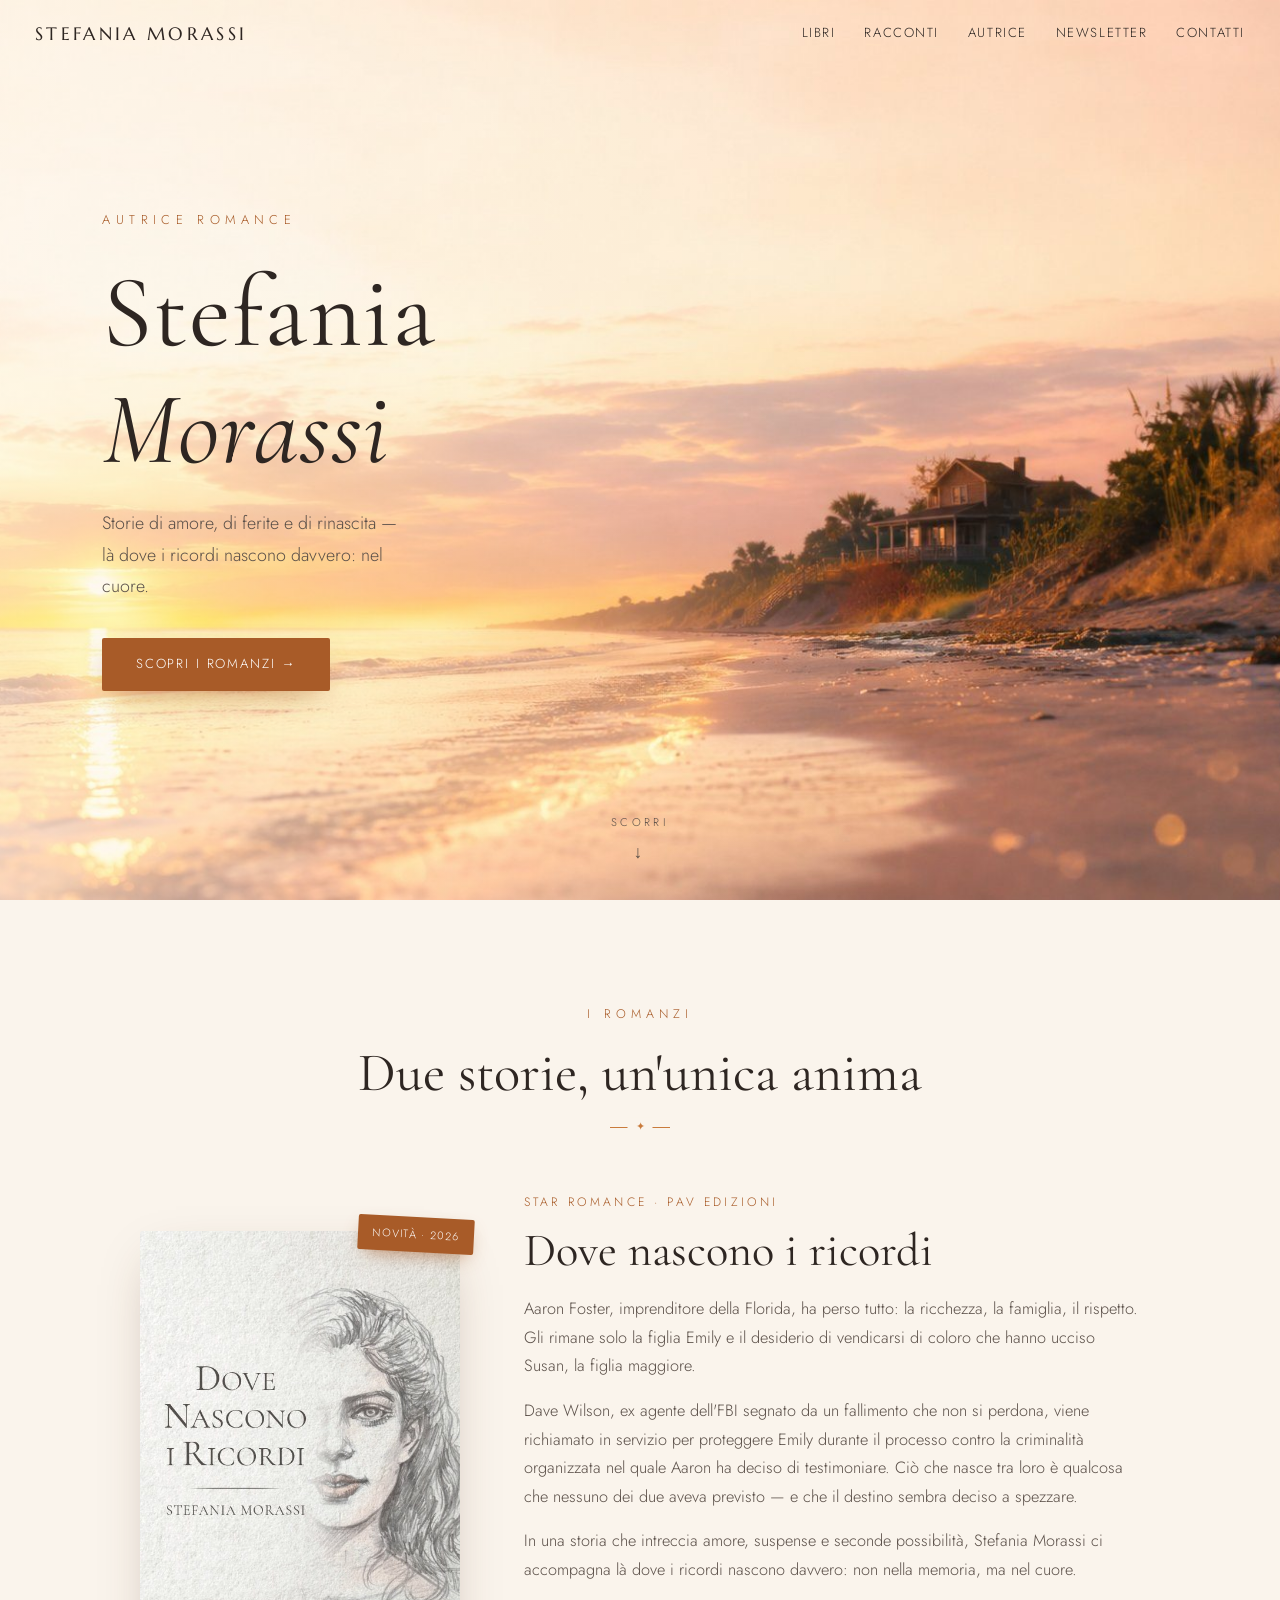
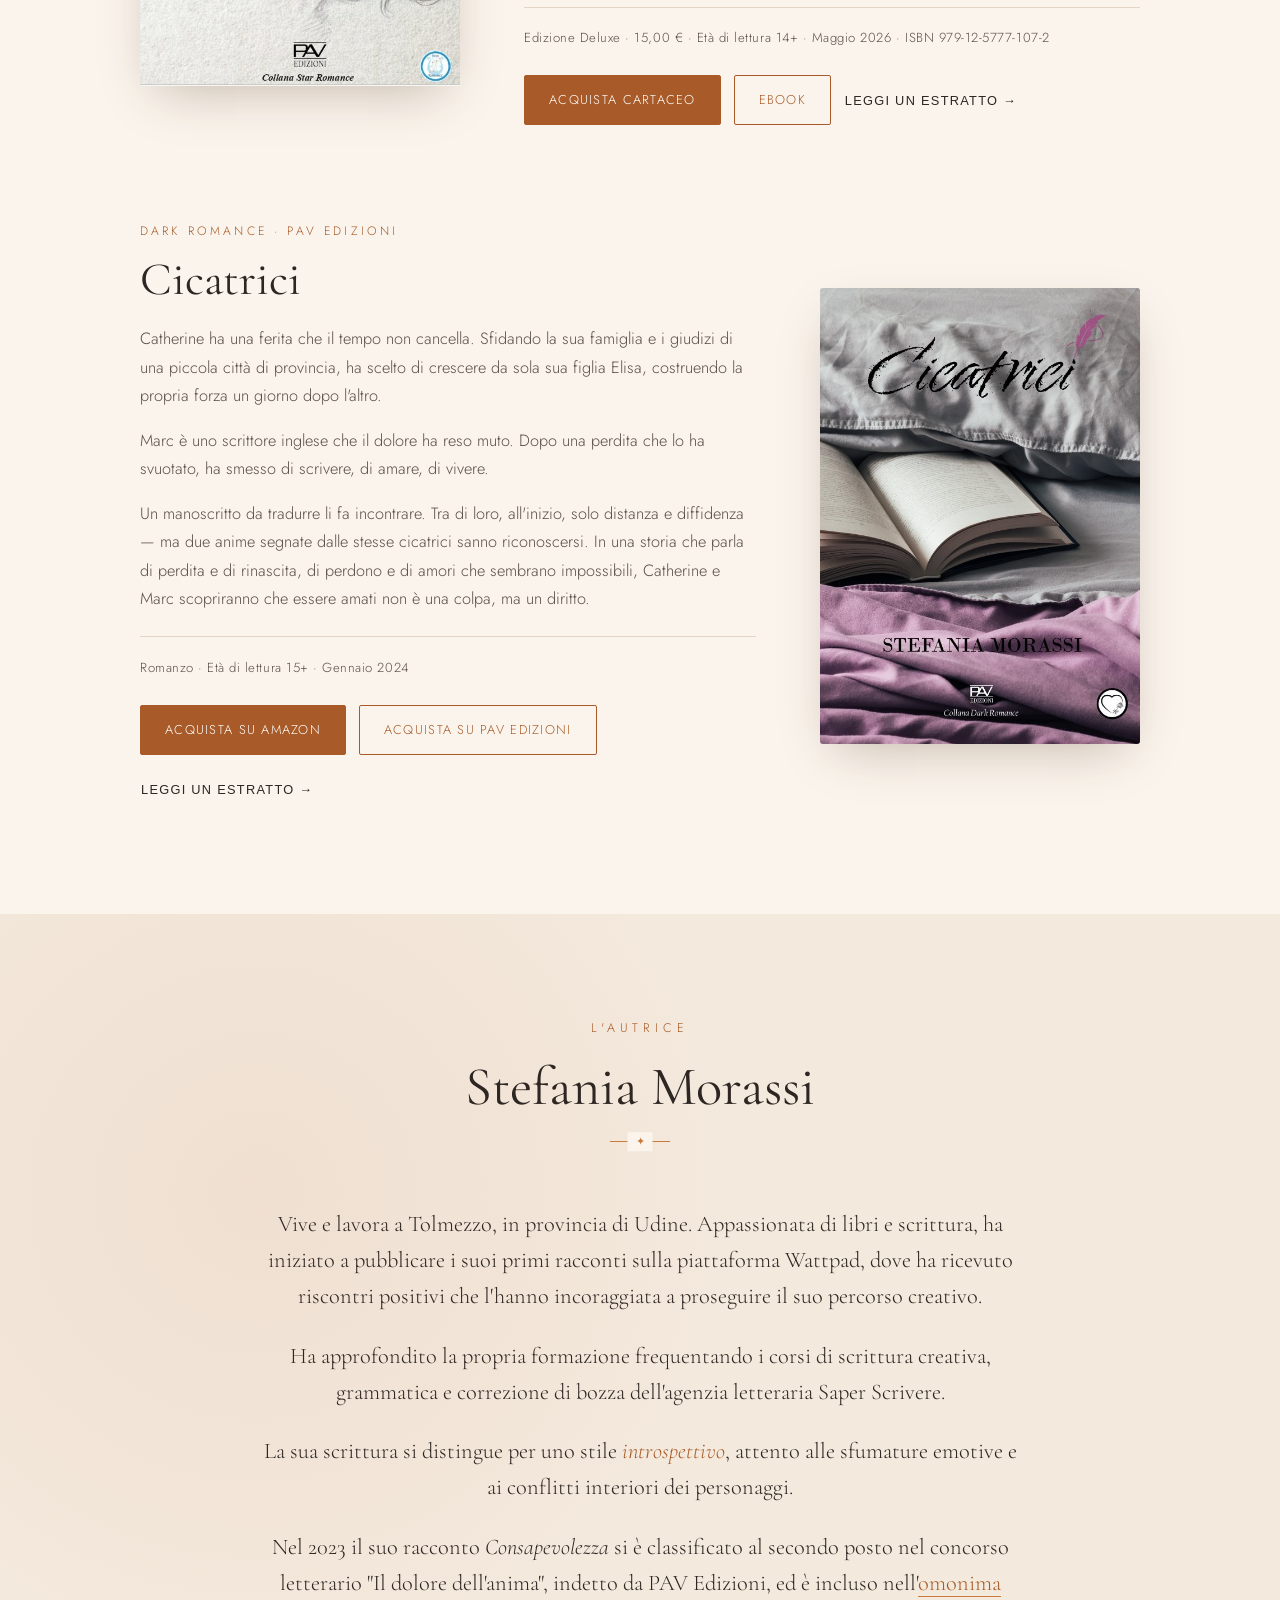
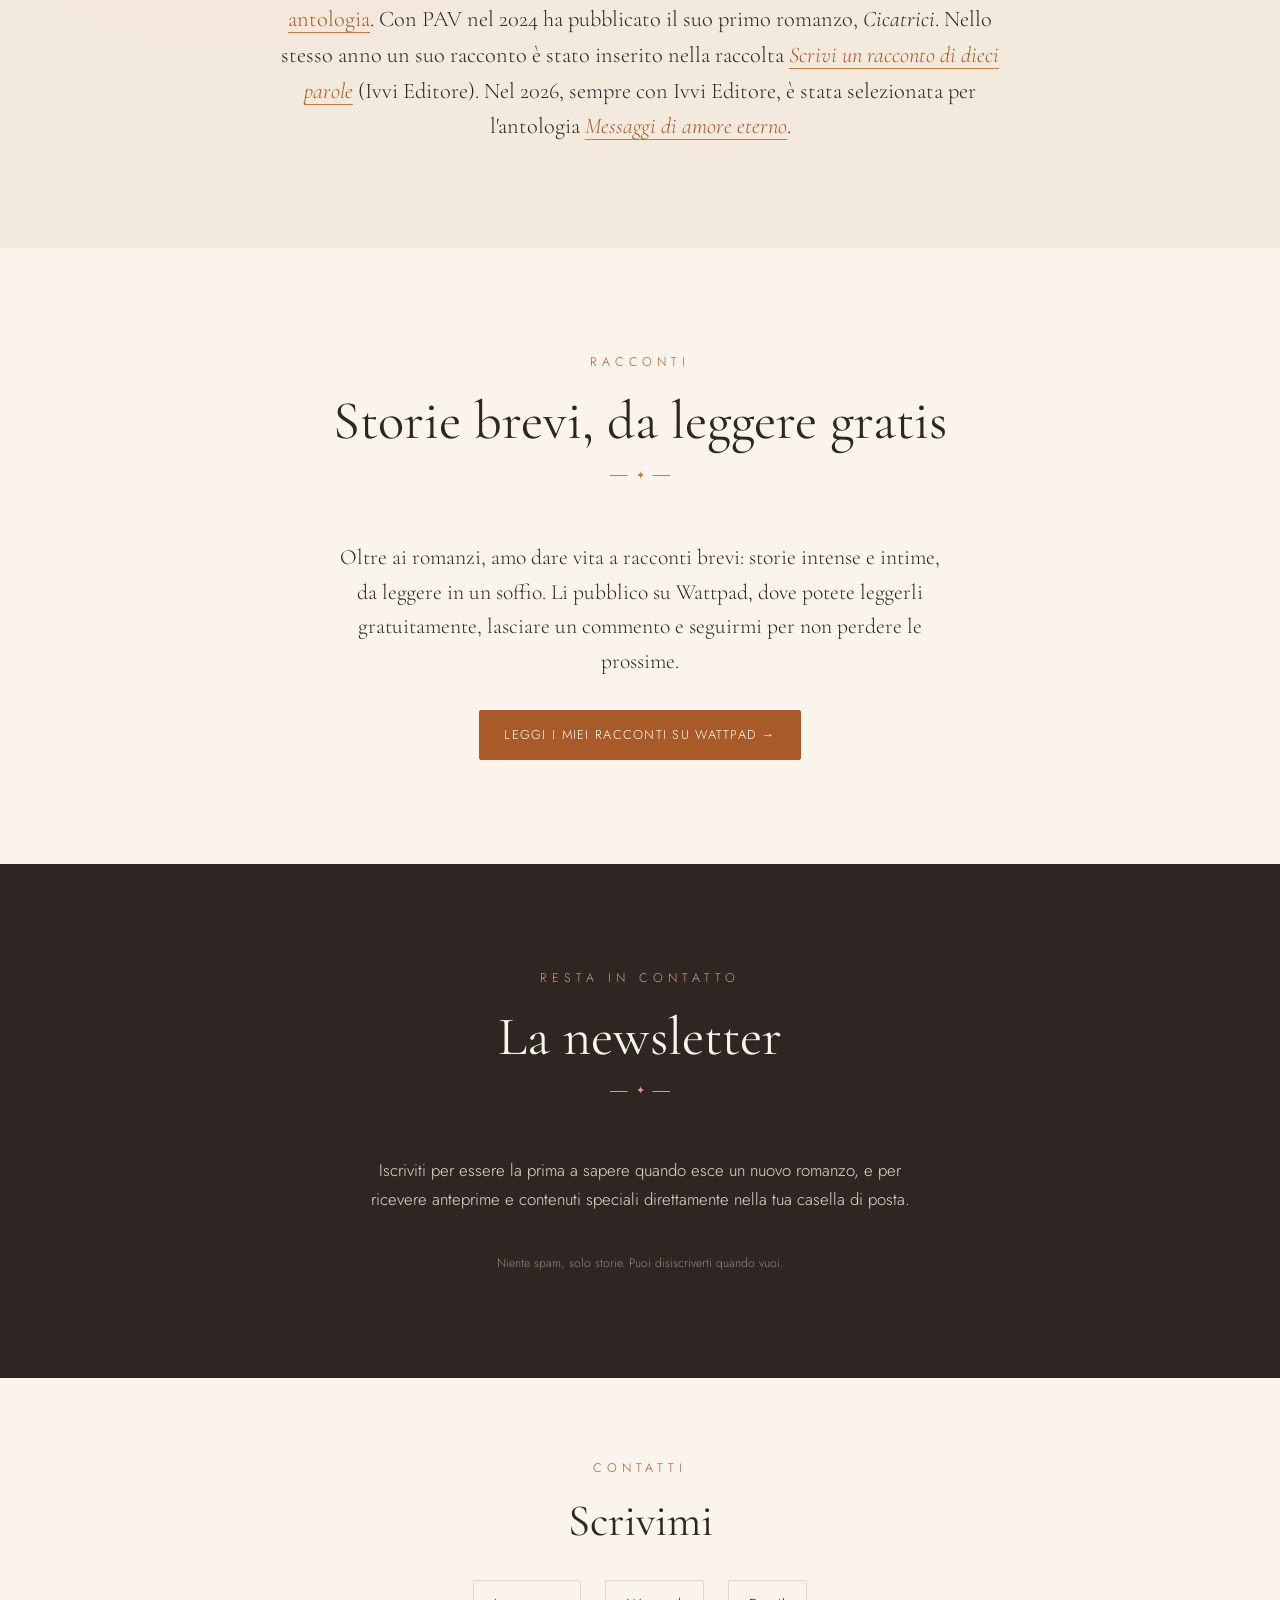
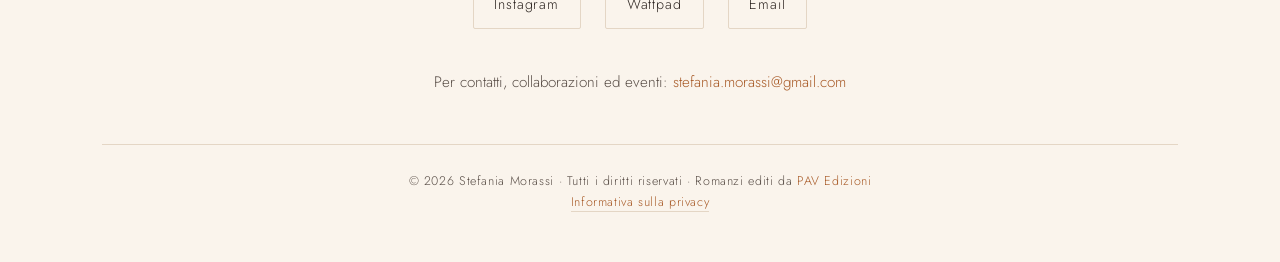
==== index.html @ f65576db "Rename index (18).html to index.html" ====
<!DOCTYPE html>
<html lang="it">
<head>
<meta charset="UTF-8">
<meta name="viewport" content="width=device-width, initial-scale=1.0">
<title>Stefania Morassi — Autrice Romance</title>
<meta name="description" content="Sito ufficiale di Stefania Morassi, autrice di romance pubblicata da PAV Edizioni. Scopri i romanzi Cicatrici e Dove nascono i ricordi.">
<meta name="author" content="Stefania Morassi">

<!-- Open Graph (anteprima sui social) -->
<meta property="og:type" content="website">
<meta property="og:title" content="Stefania Morassi — Autrice Romance">
<meta property="og:description" content="Storie di amore, perdita e rinascita. I romanzi Cicatrici e Dove nascono i ricordi, editi da PAV Edizioni.">
<meta property="og:image" content="images/dove-nascono-i-ricordi.jpg">
<meta property="og:locale" content="it_IT">

<link href="fonts.css" rel="stylesheet">

<style>
  :root {
    --ink: #2e2622;          /* testo principale, bruno scuro */
    --ink-soft: #5a4f48;     /* testo secondario */
    --amber: #c97b3c;        /* accento ambra/tramonto */
    --amber-deep: #a85b28;   /* accento più intenso */
    --rose: #d99a86;         /* rosa cipria */
    --cream: #faf4ec;        /* sfondo chiaro caldo */
    --cream-2: #f3e9dc;      /* sfondo alternato */
    --line: #e4d6c5;         /* linee sottili */
    --shadow: 0 18px 50px -18px rgba(80, 50, 30, 0.35);
  }

  * { margin: 0; padding: 0; box-sizing: border-box; }

  html { scroll-behavior: smooth; }

  body {
    font-family: 'Jost', sans-serif;
    color: var(--ink);
    background: var(--cream);
    line-height: 1.75;
    font-weight: 300;
    overflow-x: hidden;
  }

  h1, h2, h3 { font-weight: normal; line-height: 1.15; }

  /* ---------- NAV ---------- */
  nav {
    position: fixed;
    top: 0; left: 0; right: 0;
    z-index: 100;
    display: flex;
    justify-content: space-between;
    align-items: center;
    padding: 1.1rem 2.2rem;
    transition: background .4s ease, box-shadow .4s ease, padding .4s ease;
  }
  nav.scrolled {
    background: rgba(250, 244, 236, 0.92);
    backdrop-filter: blur(10px);
    box-shadow: 0 2px 20px -10px rgba(80,50,30,.4);
    padding: .7rem 2.2rem;
  }
  nav .brand {
    font-family: 'Marcellus', serif;
    font-size: 1.15rem;
    letter-spacing: .18em;
    text-transform: uppercase;
    color: var(--ink);
    text-decoration: none;
    opacity: 0;
    transition: opacity .4s ease;
  }
  nav.scrolled .brand { opacity: 1; }
  nav .links { display: flex; gap: 1.8rem; }
  nav .links a {
    font-size: .82rem;
    letter-spacing: .12em;
    text-transform: uppercase;
    color: var(--ink);
    text-decoration: none;
    position: relative;
    padding: .2rem 0;
    transition: color .3s;
  }
  nav.scrolled .links a { color: var(--ink); }
  nav .links a::after {
    content: '';
    position: absolute;
    left: 0; bottom: -2px;
    width: 0; height: 1px;
    background: var(--amber-deep);
    transition: width .35s ease;
  }
  nav .links a:hover::after { width: 100%; }
  nav .links a:hover { color: var(--amber-deep); }

  /* Nav su hero: testo scuro perché lo sfondo è chiaro */
  nav:not(.scrolled) .links a { color: var(--ink); text-shadow: 0 1px 6px rgba(255,250,242,.6); }

  .nav-toggle { display: none; }

  /* ---------- HERO ---------- */
  header.hero {
    position: relative;
    min-height: 100vh;
    display: flex;
    flex-direction: column;
    justify-content: center;
    align-items: flex-start;
    padding: 0 8vw;
    background: url('images/sfondo-home.jpg') center 30% / cover no-repeat;
  }
  header.hero::after {
    /* velo chiaro sul lato sinistro per leggibilità del testo scuro */
    content: '';
    position: absolute; inset: 0;
    background: linear-gradient(90deg, rgba(255,251,244,.55) 0%, rgba(255,251,244,.2) 45%, rgba(255,251,244,0) 70%);
    pointer-events: none;
  }
  .hero-content { position: relative; z-index: 2; max-width: 640px; }
  .hero-eyebrow {
    font-family: 'Jost', sans-serif;
    font-size: .8rem;
    letter-spacing: .42em;
    text-transform: uppercase;
    color: var(--amber-deep);
    margin-bottom: 1.4rem;
    opacity: 0;
    animation: fadeUp 1s ease .3s forwards;
  }
  .hero h1 {
    font-family: 'Cormorant Garamond', serif;
    font-size: clamp(3.2rem, 9vw, 6.4rem);
    color: var(--ink);
    letter-spacing: .01em;
    margin-bottom: 1.2rem;
    opacity: 0;
    animation: fadeUp 1s ease .5s forwards;
  }
  .hero h1 .light { display: block; font-style: italic; font-weight: 400; }
  .hero .tagline {
    font-size: 1.12rem;
    color: var(--ink-soft);
    max-width: 30ch;
    margin-bottom: 2.2rem;
    opacity: 0;
    animation: fadeUp 1s ease .7s forwards;
  }
  .hero-cta {
    display: inline-flex;
    align-items: center;
    gap: .7rem;
    background: var(--amber-deep);
    color: #fff;
    text-decoration: none;
    padding: .95rem 2.1rem;
    font-size: .82rem;
    letter-spacing: .14em;
    text-transform: uppercase;
    border-radius: 2px;
    transition: transform .3s ease, background .3s ease, box-shadow .3s ease;
    box-shadow: 0 10px 30px -12px rgba(168,91,40,.7);
    opacity: 0;
    animation: fadeUp 1s ease .9s forwards;
  }
  .hero-cta:hover { background: var(--amber); transform: translateY(-3px); box-shadow: 0 16px 36px -12px rgba(168,91,40,.8); }
  .scroll-hint {
    position: absolute;
    bottom: 2rem; left: 50%;
    transform: translateX(-50%);
    z-index: 2;
    font-size: .7rem;
    letter-spacing: .3em;
    text-transform: uppercase;
    color: var(--ink-soft);
    opacity: 0;
    animation: fadeIn 1s ease 1.4s forwards;
  }
  .scroll-hint span { display: block; text-align: center; font-size: 1.1rem; margin-top: .3rem; animation: bob 2s ease-in-out infinite; }

  @keyframes fadeUp { from { opacity: 0; transform: translateY(24px); } to { opacity: 1; transform: translateY(0); } }
  @keyframes fadeIn { to { opacity: 1; } }
  @keyframes bob { 0%,100% { transform: translateY(0); } 50% { transform: translateY(6px); } }

  /* ---------- SECTIONS ---------- */
  section { padding: 6.5rem 8vw; position: relative; }

  .section-head { text-align: center; max-width: 620px; margin: 0 auto 4rem; }
  .section-head .label {
    font-size: .78rem;
    letter-spacing: .4em;
    text-transform: uppercase;
    color: var(--amber-deep);
    display: block;
    margin-bottom: 1rem;
  }
  .section-head h2 {
    font-family: 'Cormorant Garamond', serif;
    font-size: clamp(2.2rem, 5vw, 3.4rem);
    color: var(--ink);
  }
  .ornament {
    width: 60px; height: 1px;
    background: var(--amber);
    margin: 1.4rem auto 0;
    position: relative;
  }
  .ornament::before {
    content: '✦';
    position: absolute; top: 50%; left: 50%;
    transform: translate(-50%, -50%);
    background: var(--cream);
    color: var(--amber);
    font-size: .7rem;
    padding: 0 .5rem;
  }

  /* ---------- BOOKS ---------- */
  #libri { background: var(--cream); }
  .book {
    display: grid;
    grid-template-columns: 320px 1fr;
    gap: 4rem;
    align-items: center;
    max-width: 1000px;
    margin: 0 auto 6rem;
  }
  .book:last-child { margin-bottom: 0; }
  .book.reverse { grid-template-columns: 1fr 320px; }
  .book.reverse .book-cover { order: 2; }

  .book-cover { position: relative; }
  .book-cover img {
    width: 100%;
    border-radius: 3px;
    box-shadow: var(--shadow);
    display: block;
    transition: transform .5s ease;
  }
  .book-cover:hover img { transform: translateY(-6px) rotate(-1deg); }
  .book-badge {
    position: absolute;
    top: -14px; right: -14px;
    background: var(--amber-deep);
    color: #fff;
    font-size: .68rem;
    letter-spacing: .12em;
    text-transform: uppercase;
    padding: .5rem .9rem;
    border-radius: 2px;
    box-shadow: 0 8px 20px -8px rgba(168,91,40,.8);
    transform: rotate(3deg);
  }

  .book-info .collana {
    font-size: .76rem;
    letter-spacing: .26em;
    text-transform: uppercase;
    color: var(--amber-deep);
    margin-bottom: .8rem;
  }
  .book-info h3 {
    font-family: 'Cormorant Garamond', serif;
    font-size: clamp(2rem, 4vw, 2.9rem);
    color: var(--ink);
    margin-bottom: 1.3rem;
    line-height: 1.05;
  }
  .book-info p.trama {
    color: var(--ink-soft);
    margin-bottom: 1rem;
    font-size: 1.02rem;
  }
  .book-meta {
    font-size: .82rem;
    color: var(--ink-soft);
    letter-spacing: .04em;
    margin: 1.4rem 0 1.6rem;
    padding-top: 1.2rem;
    border-top: 1px solid var(--line);
  }
  .book-actions { display: flex; flex-wrap: wrap; gap: .8rem; }
  .btn {
    display: inline-flex;
    align-items: center;
    gap: .5rem;
    text-decoration: none;
    font-size: .8rem;
    letter-spacing: .1em;
    text-transform: uppercase;
    padding: .8rem 1.5rem;
    border-radius: 2px;
    transition: all .3s ease;
    cursor: pointer;
    border: 1px solid var(--amber-deep);
  }
  .btn-primary { background: var(--amber-deep); color: #fff; }
  .btn-primary:hover { background: var(--amber); border-color: var(--amber); transform: translateY(-2px); }
  .btn-ghost { background: transparent; color: var(--amber-deep); }
  .btn-ghost:hover { background: var(--amber-deep); color: #fff; transform: translateY(-2px); }
  .btn-text { background: transparent; border-color: transparent; color: var(--ink); padding-left: 0; }
  .btn-text:hover { color: var(--amber-deep); }

  /* ---------- ESTRATTO (placeholder) ---------- */
  .estratto-note {
    font-size: .78rem;
    color: var(--ink-soft);
    font-style: italic;
    margin-top: .8rem;
    opacity: .8;
  }

  /* ---------- BIO ---------- */
  #autrice {
    background: var(--cream-2);
    background-image: radial-gradient(circle at 20% 30%, rgba(217,154,134,.12), transparent 40%);
  }
  .bio-wrap { max-width: 760px; margin: 0 auto; text-align: center; }
  .bio-wrap p {
    font-family: 'Cormorant Garamond', serif;
    font-size: 1.4rem;
    color: var(--ink);
    margin-bottom: 1.5rem;
    line-height: 1.6;
  }
  .bio-wrap p:last-of-type { margin-bottom: 0; }
  .bio-wrap .firma {
    font-family: 'Cormorant Garamond', serif;
    font-style: italic;
    font-size: 2rem;
    color: var(--amber-deep);
    margin-top: 2.5rem;
  }
  .bio-highlight { color: var(--amber-deep); font-style: italic; }
  .bio-link {
    color: var(--amber-deep);
    text-decoration: none;
    border-bottom: 1px solid var(--amber);
    transition: color .3s, border-color .3s;
  }
  .bio-link:hover { color: var(--amber); border-color: var(--amber-deep); }

  /* ---------- RACCONTI ---------- */
  #racconti { background: var(--cream); text-align: center; }
  .racconti-wrap { max-width: 620px; margin: 0 auto; }
  .racconti-text {
    font-family: 'Cormorant Garamond', serif;
    font-size: 1.35rem;
    line-height: 1.6;
    color: var(--ink);
    margin-bottom: 2rem;
  }

  /* ---------- NEWSLETTER ---------- */
  #newsletter {
    background: var(--ink);
    color: var(--cream);
    text-align: center;
  }
  #newsletter .section-head h2 { color: var(--cream); }
  #newsletter .section-head .label { color: var(--rose); }
  #newsletter .ornament { background: var(--rose); }
  #newsletter .ornament::before { background: var(--ink); color: var(--rose); }
  .news-text { max-width: 540px; margin: 0 auto 2.4rem; color: #e8dccf; font-size: 1.05rem; }
  .news-form {
    display: flex;
    gap: .8rem;
    max-width: 480px;
    margin: 0 auto;
    flex-wrap: wrap;
    justify-content: center;
  }
  .news-form input {
    flex: 1;
    min-width: 240px;
    padding: .95rem 1.3rem;
    border: 1px solid rgba(255,255,255,.25);
    background: rgba(255,255,255,.06);
    color: #fff;
    font-family: 'Jost', sans-serif;
    font-size: .95rem;
    border-radius: 2px;
  }
  .news-form input::placeholder { color: #b9a89a; }
  .news-form input:focus { outline: none; border-color: var(--rose); }
  .news-form button {
    padding: .95rem 2rem;
    background: var(--amber-deep);
    color: #fff;
    border: none;
    font-family: 'Jost', sans-serif;
    font-size: .82rem;
    letter-spacing: .14em;
    text-transform: uppercase;
    border-radius: 2px;
    cursor: pointer;
    transition: background .3s ease, transform .3s ease;
  }
  .news-form button:hover { background: var(--amber); transform: translateY(-2px); }
  .news-mini { font-size: .76rem; color: #9c8a7c; margin-top: 1.2rem; }
  .news-embed { max-width: 480px; margin: 0 auto; }
  .news-embed .ml-embedded { background: transparent; }

  /* ---------- CONTATTI / FOOTER ---------- */
  footer {
    background: var(--cream);
    text-align: center;
    padding: 5rem 8vw 3rem;
  }
  footer .label {
    font-size: .78rem;
    letter-spacing: .4em;
    text-transform: uppercase;
    color: var(--amber-deep);
    margin-bottom: 1rem;
  }
  footer h2 {
    font-family: 'Cormorant Garamond', serif;
    font-size: clamp(2rem, 4vw, 2.8rem);
    margin-bottom: 2rem;
    color: var(--ink);
  }
  .socials { display: flex; gap: 1.5rem; justify-content: center; margin-bottom: 2.5rem; flex-wrap: wrap; }
  .socials a {
    display: inline-flex;
    align-items: center;
    gap: .5rem;
    color: var(--ink);
    text-decoration: none;
    font-size: .9rem;
    letter-spacing: .06em;
    padding: .7rem 1.3rem;
    border: 1px solid var(--line);
    border-radius: 2px;
    transition: all .3s ease;
  }
  .socials a:hover { border-color: var(--amber-deep); color: var(--amber-deep); transform: translateY(-2px); }
  .footer-contact { color: var(--ink-soft); font-size: .95rem; margin-bottom: .4rem; }
  .footer-contact a { color: var(--amber-deep); text-decoration: none; }
  .footer-contact a:hover { text-decoration: underline; }
  .copyright {
    margin-top: 3rem;
    padding-top: 1.6rem;
    border-top: 1px solid var(--line);
    font-size: .78rem;
    color: var(--ink-soft);
    letter-spacing: .05em;
  }
  .copyright .pav { color: var(--amber-deep); }

  /* ---------- MODAL ESTRATTO ---------- */
  .modal {
    display: none;
    position: fixed; inset: 0;
    z-index: 200;
    background: rgba(46,38,34,.6);
    backdrop-filter: blur(4px);
    justify-content: center;
    align-items: center;
    padding: 2rem;
  }
  .modal.open { display: flex; }
  .modal-box {
    background: var(--cream);
    max-width: 640px;
    width: 100%;
    max-height: 82vh;
    overflow-y: auto;
    padding: 3rem;
    border-radius: 4px;
    position: relative;
    box-shadow: 0 30px 80px -20px rgba(0,0,0,.5);
  }
  .modal-box h3 {
    font-family: 'Cormorant Garamond', serif;
    font-size: 2rem;
    color: var(--ink);
    margin-bottom: .4rem;
  }
  .modal-box .modal-sub { font-size: .8rem; letter-spacing: .2em; text-transform: uppercase; color: var(--amber-deep); margin-bottom: 1.8rem; }
  .modal-box p { color: var(--ink-soft); margin-bottom: 1rem; font-size: 1.02rem; }
  .modal-close {
    position: absolute; top: 1.2rem; right: 1.4rem;
    background: none; border: none;
    font-size: 1.8rem; color: var(--ink-soft);
    cursor: pointer; line-height: 1;
    transition: color .3s;
  }
  .modal-close:hover { color: var(--amber-deep); }
  .modal-placeholder {
    font-style: italic;
    color: var(--ink-soft);
    background: var(--cream-2);
    padding: 1.5rem;
    border-radius: 3px;
    border-left: 3px solid var(--amber);
  }
  .estratto-body { margin-top: .5rem; }
  .estratto-body p {
    font-family: 'Cormorant Garamond', serif;
    font-size: 1.18rem;
    line-height: 1.7;
    color: var(--ink);
    margin-bottom: 1rem;
  }
  .estratto-body .estratto-nota {
    font-family: 'Jost', sans-serif;
    font-style: italic;
    font-size: .92rem;
    color: var(--amber-deep);
    background: var(--cream-2);
    padding: .9rem 1.1rem;
    border-left: 3px solid var(--amber);
    border-radius: 2px;
    margin: 1.6rem 0 1.4rem;
    line-height: 1.55;
  }
  .estratto-body .estratto-nota:first-child { margin-top: 0; }
  .estratto-body .estratto-cit {
    text-align: center;
    font-size: 1.1rem;
    color: var(--ink-soft);
    padding: 0 1rem;
    margin-bottom: 1.4rem;
  }
  .estratto-body .estratto-fine {
    font-family: 'Jost', sans-serif;
    font-style: italic;
    font-size: .9rem;
    color: var(--ink-soft);
    text-align: center;
    margin-top: 2rem;
    padding-top: 1.4rem;
    border-top: 1px solid var(--line);
  }
  .modal-actions { margin-top: 1.8rem; text-align: center; }

  /* ---------- REVEAL ON SCROLL ---------- */
  .reveal { opacity: 0; transform: translateY(40px); transition: opacity .9s ease, transform .9s ease; }
  .reveal.visible { opacity: 1; transform: translateY(0); }

  /* ---------- RESPONSIVE ---------- */
  @media (max-width: 820px) {
    nav { padding: 1rem 1.4rem; }
    nav.scrolled { padding: .7rem 1.4rem; }
    nav .links { gap: 1rem; }
    nav .links a { font-size: .72rem; }
    header.hero { padding: 0 7vw; background-position: center 40%; }
    header.hero::after { background: linear-gradient(180deg, rgba(255,251,244,.3) 0%, rgba(255,251,244,.55) 100%); }
    section { padding: 4.5rem 7vw; }
    .book, .book.reverse { grid-template-columns: 1fr; gap: 2rem; max-width: 420px; }
    .book.reverse .book-cover { order: 0; }
    .book-cover { max-width: 260px; margin: 0 auto; }
    .book-info { text-align: center; }
    .book-meta { text-align: left; }
    .book-actions { justify-content: center; }
    .bio-wrap p { font-size: 1.2rem; }
    .modal-box { padding: 2rem 1.5rem; }
  }
  @media (max-width: 480px) {
    nav .brand { display: none; }
    .hero h1 { font-size: 3rem; }
    .news-form input { min-width: 100%; }
  }
</style>
</head>
<body>

<!-- NAV -->
<nav id="nav">
  <a href="#home" class="brand">Stefania Morassi</a>
  <div class="links">
    <a href="#libri">Libri</a>
    <a href="#racconti">Racconti</a>
    <a href="#autrice">Autrice</a>
    <a href="#newsletter">Newsletter</a>
    <a href="#contatti">Contatti</a>
  </div>
</nav>

<!-- HERO -->
<header class="hero" id="home">
  <div class="hero-content">
    <div class="hero-eyebrow">Autrice Romance</div>
    <h1>Stefania<span class="light">Morassi</span></h1>
    <p class="tagline">Storie di amore, di ferite e di rinascita — là dove i ricordi nascono davvero: nel cuore.</p>
    <a href="#libri" class="hero-cta">Scopri i romanzi →</a>
  </div>
  <div class="scroll-hint">Scorri<span>↓</span></div>
</header>

<!-- LIBRI -->
<section id="libri">
  <div class="section-head reveal">
    <span class="label">I Romanzi</span>
    <h2>Due storie, un'unica anima</h2>
    <div class="ornament"></div>
  </div>

  <!-- Libro 1: Dove nascono i ricordi (novità) -->
  <article class="book reveal">
    <div class="book-cover">
      <span class="book-badge">Novità · 2026</span>
      <img src="images/dove-nascono-i-ricordi.jpg" alt="Copertina del romanzo Dove nascono i ricordi di Stefania Morassi">
    </div>
    <div class="book-info">
      <div class="collana">Star Romance · PAV Edizioni</div>
      <h3>Dove nascono i ricordi</h3>
      <p class="trama">Aaron Foster, imprenditore della Florida, ha perso tutto: la ricchezza, la famiglia, il rispetto. Gli rimane solo la figlia Emily e il desiderio di vendicarsi di coloro che hanno ucciso Susan, la figlia maggiore.</p>
      <p class="trama">Dave Wilson, ex agente dell'FBI segnato da un fallimento che non si perdona, viene richiamato in servizio per proteggere Emily durante il processo contro la criminalità organizzata nel quale Aaron ha deciso di testimoniare. Ciò che nasce tra loro è qualcosa che nessuno dei due aveva previsto — e che il destino sembra deciso a spezzare.</p>
      <p class="trama">In una storia che intreccia amore, suspense e seconde possibilità, Stefania Morassi ci accompagna là dove i ricordi nascono davvero: non nella memoria, ma nel cuore.</p>
      <div class="book-meta">Edizione Deluxe · 15,00 € · Età di lettura 14+ · Maggio 2026 · ISBN 979-12-5777-107-2</div>
      <div class="book-actions">
        <a href="https://www.amazon.it/DOVE-NASCONO-RICORDI-PAV-Editore/dp/B0H2CR21VF/" target="_blank" rel="noopener" class="btn btn-primary">Acquista cartaceo</a>
        <a href="https://www.amazon.it/DOVE-NASCONO-RICORDI-PAV-Editore-ebook/dp/B0H28YP8SX/" target="_blank" rel="noopener" class="btn btn-ghost">Ebook</a>
        <button class="btn btn-text" onclick="openModal('modal-dnr')">Leggi un estratto →</button>
      </div>
    </div>
  </article>

  <!-- Libro 2: Cicatrici -->
  <article class="book reverse reveal">
    <div class="book-cover">
      <img src="images/cicatrici.jpg" alt="Copertina del romanzo Cicatrici di Stefania Morassi">
    </div>
    <div class="book-info">
      <div class="collana">Dark Romance · PAV Edizioni</div>
      <h3>Cicatrici</h3>
      <p class="trama">Catherine ha una ferita che il tempo non cancella. Sfidando la sua famiglia e i giudizi di una piccola città di provincia, ha scelto di crescere da sola sua figlia Elisa, costruendo la propria forza un giorno dopo l'altro.</p>
      <p class="trama">Marc è uno scrittore inglese che il dolore ha reso muto. Dopo una perdita che lo ha svuotato, ha smesso di scrivere, di amare, di vivere.</p>
      <p class="trama">Un manoscritto da tradurre li fa incontrare. Tra di loro, all'inizio, solo distanza e diffidenza — ma due anime segnate dalle stesse cicatrici sanno riconoscersi. In una storia che parla di perdita e di rinascita, di perdono e di amori che sembrano impossibili, Catherine e Marc scopriranno che essere amati non è una colpa, ma un diritto.</p>
      <div class="book-meta">Romanzo · Età di lettura 15+ · Gennaio 2024</div>
      <div class="book-actions">
        <a href="https://www.amazon.it/CICATRICI-PAV-edizioni-editore/dp/B0CS6XB6QN/" target="_blank" rel="noopener" class="btn btn-primary">Acquista su Amazon</a>
        <a href="https://pavedizioni.it/prodotto/cicatrici" target="_blank" rel="noopener" class="btn btn-ghost">Acquista su PAV Edizioni</a>
        <button class="btn btn-text" onclick="openModal('modal-cic')">Leggi un estratto →</button>
      </div>
    </div>
  </article>
</section>

<!-- AUTRICE -->
<section id="autrice">
  <div class="section-head reveal">
    <span class="label">L'Autrice</span>
    <h2>Stefania Morassi</h2>
    <div class="ornament"></div>
  </div>
  <div class="bio-wrap reveal">
    <p>Vive e lavora a Tolmezzo, in provincia di Udine. Appassionata di libri e scrittura, ha iniziato a pubblicare i suoi primi racconti sulla piattaforma Wattpad, dove ha ricevuto riscontri positivi che l'hanno incoraggiata a proseguire il suo percorso creativo.</p>
    <p>Ha approfondito la propria formazione frequentando i corsi di scrittura creativa, grammatica e correzione di bozza dell'agenzia letteraria Saper Scrivere.</p>
    <p>La sua scrittura si distingue per uno stile <span class="bio-highlight">introspettivo</span>, attento alle sfumature emotive e ai conflitti interiori dei personaggi.</p>
    <p>Nel 2023 il suo racconto <em>Consapevolezza</em> si è classificato al secondo posto nel concorso letterario "Il dolore dell'anima", indetto da PAV Edizioni, ed è incluso nell'<a href="https://pavedizioni.it/prodotto/il-dolore-dellanima" target="_blank" rel="noopener" class="bio-link">omonima antologia</a>. Con PAV nel 2024 ha pubblicato il suo primo romanzo, <em>Cicatrici</em>. Nello stesso anno un suo racconto è stato inserito nella raccolta <a href="https://www.ivvi.it/product/scrivi-un-racconto-di-dieci-parole/" target="_blank" rel="noopener" class="bio-link"><em>Scrivi un racconto di dieci parole</em></a> (Ivvi Editore). Nel 2026, sempre con Ivvi Editore, è stata selezionata per l'antologia <a href="https://www.ivvi.it/product/messaggi-di-amore-eterno/" target="_blank" rel="noopener" class="bio-link"><em>Messaggi di amore eterno</em></a>.</p>
  </div>
</section>

<!-- RACCONTI -->
<section id="racconti">
  <div class="section-head reveal">
    <span class="label">Racconti</span>
    <h2>Storie brevi, da leggere gratis</h2>
    <div class="ornament"></div>
  </div>
  <div class="racconti-wrap reveal">
    <p class="racconti-text">Oltre ai romanzi, amo dare vita a racconti brevi: storie intense e intime, da leggere in un soffio. Li pubblico su Wattpad, dove potete leggerli gratuitamente, lasciare un commento e seguirmi per non perdere le prossime.</p>
    <a href="https://www.wattpad.com/user/buinesere" target="_blank" rel="noopener" class="btn btn-primary">Leggi i miei racconti su Wattpad →</a>
  </div>
</section>

<!-- NEWSLETTER -->
<section id="newsletter">
  <div class="section-head reveal">
    <span class="label">Resta in contatto</span>
    <h2>La newsletter</h2>
    <div class="ornament"></div>
  </div>
  <p class="news-text reveal">Iscriviti per essere la prima a sapere quando esce un nuovo romanzo, e per ricevere anteprime e contenuti speciali direttamente nella tua casella di posta.</p>
  <div class="news-embed reveal">
    <!-- MailerLite form -->
    <div class="ml-embedded" data-form="j1P2R1"></div>
  </div>
  <p class="news-mini reveal">Niente spam, solo storie. Puoi disiscriverti quando vuoi.</p>
</section>

<!-- CONTATTI / FOOTER -->
<footer id="contatti">
  <div class="label reveal">Contatti</div>
  <h2 class="reveal">Scrivimi</h2>
  <div class="socials reveal">
    <a href="https://www.instagram.com/s.morassi/" target="_blank" rel="noopener">Instagram</a>
    <a href="https://www.wattpad.com/user/buinesere" target="_blank" rel="noopener">Wattpad</a>
    <a href="mailto:stefania.morassi@gmail.com">Email</a>
  </div>
  <p class="footer-contact reveal">Per contatti, collaborazioni ed eventi: <a href="mailto:stefania.morassi@gmail.com">stefania.morassi@gmail.com</a></p>
  <div class="copyright">
    © <span id="year"></span> Stefania Morassi · Tutti i diritti riservati · Romanzi editi da <span class="pav">PAV Edizioni</span><br>
    <a href="privacy.html" style="color:var(--amber-deep); text-decoration:none; border-bottom:1px solid var(--line);">Informativa sulla privacy</a>
  </div>
</footer>

<!-- MODALI ESTRATTI -->
<div class="modal" id="modal-dnr">
  <div class="modal-box">
    <button class="modal-close" onclick="closeModal('modal-dnr')">&times;</button>
    <h3>Dove nascono i ricordi</h3>
    <div class="modal-sub">Estratto</div>
    <div class="estratto-body">
<p class="estratto-nota">Dall'inizio del romanzo. Il direttore Carter si presenta da Dave Wilson, ex agente dell'FBI, per chiedergli di tornare in servizio.</p>

<p>«Mi conosce, Wilson, se non fosse davvero importante non sarei mai venuto fin qui a chiedere il suo aiuto. Ma in questa indagine abbiamo investito tanto, lei lo sa, e ora che finalmente siamo giunti al processo non posso permettere che tutto venga gettato alle ortiche.»</p>
<p>«La capisco direttore, dico sul serio, ma io ormai non appartengo più a quel mondo. Sono cinque anni che ne ho preso le distanze e ho giurato a me stesso che non sarei più tornato indietro.»</p>
<p>Il direttore Carter, un uomo sulla sessantina piuttosto corpulento, guardò con attenzione Dave e, dopo un attimo di riflessione, parlò di nuovo: «So bene ciò che è accaduto, e so anche che si sente responsabile, ma non deve. Il nostro mestiere comporta dei rischi e&hellip;».</p>
<p>«Quello che lei chiama rischio è stato un colossale errore che poteva essere evitato», lo interruppe Dave accalorandosi, «se solo avessi seguito il mio istinto invece di ubbidire a un ordine che sapevo essere sbagliato. E lei lo sa bene.»</p>
<p>«Ha solo seguito la procedura», insistette ancora il direttore.</p>
<p>«Già, la procedura&hellip; e questo ha portato alla morte della ragazza», concluse amareggiato Dave.</p>

<p class="estratto-nota">Dave accetta l'incarico e porta Emily, la figlia del testimone, in un cottage isolato sulla costa della Florida. Per non destare sospetti, in paese si fingono una coppia in vacanza&hellip; e qualcosa, tra loro, comincia a incrinarsi.</p>

<p>Appena furono all'esterno lei cercò di liberarsi, ma lui rafforzò la presa. «Ti prego non fare scenate», le sussurrò all'orecchio. «Sono sicuro che quel tipo ora ci sta guardando.»</p>
<p>Emily si voltò quel tanto che bastava per controllare, quindi si sporse a dargli un bacio sulla guancia, strusciandosi leggermente su di lui.</p>
<p>«Cosa diavolo stai facendo?» sibilò Dave, più sorpreso che arrabbiato.</p>
<p>«Avevi ragione: ci sta guardando e io cerco di essere credibile.»</p>
<p>Emily aveva capito benissimo qual era il motivo per cui Dave l'aveva definita "la sua fidanzata", ciononostante ne era rimasta lusingata, e quando le aveva afferrato la mano aveva provato un leggero turbamento. Ora gli sedeva accanto, mentre lui guidava verso casa e, di tanto in tanto, ne sbirciava il profilo, chiedendosi se per caso non si stesse invaghendo o, peggio ancora, innamorando.</p>

<p class="estratto-nota">Con il passare dei giorni, tra i due nasce una confidenza inattesa.</p>

<p>«A volte, semplicemente, l'amore finisce e ti accorgi che chi ti sta accanto è diventato un estraneo», osservò Emily.</p>
<p>«Sembra che tu parli per esperienza.»</p>
<p>«Il matrimonio tra mio padre e mia madre, credo sia stato un buon matrimonio, ma tra loro non ho mai percepito un gran trasporto o un'intesa particolare, e spesso mi sono chiesta quanto, in realtà, si amassero.»</p>
<p>«Mi dispiace», commentò Dave, stringendole la mano. Lei ricambiò, grata di quel contatto.</p>

<p class="estratto-fine">L'estratto finisce qui. La storia continua tra le pagine di <em>Dove nascono i ricordi</em>.</p>
    </div>
    <div class="modal-actions">
      <a href="https://www.amazon.it/DOVE-NASCONO-RICORDI-PAV-Editore/dp/B0H2CR21VF/" target="_blank" rel="noopener" class="btn btn-primary">Acquista il libro</a>
    </div>
  </div>
</div>

<div class="modal" id="modal-cic">
  <div class="modal-box">
    <button class="modal-close" onclick="closeModal('modal-cic')">&times;</button>
    <h3>Cicatrici</h3>
    <div class="modal-sub">Estratto</div>
    <div class="estratto-body">
<p class="estratto-nota">Dall'inizio del romanzo. Catherine custodisce un biglietto di sua nonna.</p>

<p class="estratto-cit"><em>La vita è per il dieci per cento cosa ti accade e per il novanta per cento come reagisci.</em><br>&mdash; Charles R. Swindoll</p>
<p>Catherine ripiegò il biglietto, ormai sgualcito per le innumerevoli volte che lo aveva aperto e letto, e lo ripose con cura nel portagioie in cui conservava i ricordi più cari di sua nonna: la sua fede nuziale, i suoi orecchini di madreperla e numerose fotografie che la ritraevano prima ragazza, poi donna, moglie, madre e infine nonna. Quelle poche parole scritte con una calligrafia minuta ed elegante, com'era stata lei, rappresentavano per Catherine più di un regalo: erano una regola di vita!</p>
<p>Con un sospiro chiuse il portagioie e lo ripose nell'ultimo scatolone. Poi, in punta di piedi si diresse verso la camera dove dormiva il "dieci per cento" della sua vita: sua figlia Elisa.</p>

<p class="estratto-nota">Lontano da lei, in Inghilterra, Marc &mdash; uno scrittore che il dolore ha allontanato dalla vita &mdash; ha appena ripreso a scrivere. Il suo manoscritto custodisce parole che Catherine, incaricata di tradurlo, sentirà stranamente proprie.</p>

<p>Quanto dura un attimo? Ve lo siete mai chiesti? Secondi? Minuti? Un battito di ciglia? Eppure è una parola che usiamo spesso, addirittura ne abusiamo: "Aspetta un attimo&hellip; dammi un attimo&hellip; hai un attimo?"</p>
<p>Quell'attimo significa tutto e niente. Può cambiarti l'esistenza, può nascondersi dietro a uno sguardo, un sorriso, una parola appena sussurrata, una mano tesa&hellip;</p>
<p>Ci sono attimi che aspettiamo per tutta la vita e che non arrivano mai, altri che non vorremmo mai vivere e che invece ci piombano addosso annientandoci&hellip; Ci sono attimi eterni che sembrano non passare e altri che sono talmente fugaci che ci pare di non averli neppure vissuti. Io li ho incontrati entrambi, anzi sono convinto che per tutti sia così, perché la vita è questo: una successione di attimi, di istanti unici e irripetibili. Pensateci!</p>

<p class="estratto-nota">Dopo un primo, burrascoso incontro con Catherine, Marc si ritrova a provare qualcosa che non sentiva da tempo.</p>

<p>Marc era arrabbiato. Per la prima volta dopo tanto tempo provava un sentimento diverso dalla compassione per se stesso, e quella rabbia lo faceva sentire stranamente vivo, aumentando per questo i suoi sensi di colpa.</p>
<p>Seguito da Spike, corse per chilometri fino a sentire i polmoni bruciare per lo sforzo e la mancanza d'aria. Allora si fermò, accorgendosi solo in quel momento di essere arrivato al faro di Falmouth, dove lui e Brian si recavano spesso a guardare le navi in lontananza. Ricordare faceva male, ma non poteva evitarlo.</p>

<p class="estratto-fine">L'estratto finisce qui. La storia continua tra le pagine di <em>Cicatrici</em>.</p>
    </div>
    <div class="modal-actions">
      <a href="https://www.amazon.it/CICATRICI-PAV-edizioni-editore/dp/B0CS6XB6QN/" target="_blank" rel="noopener" class="btn btn-primary">Acquista il libro</a>
    </div>
  </div>
</div>

<script>
  // Anno corrente
  document.getElementById('year').textContent = new Date().getFullYear();

  // Nav che cambia allo scroll
  const nav = document.getElementById('nav');
  window.addEventListener('scroll', () => {
    if (window.scrollY > 60) nav.classList.add('scrolled');
    else nav.classList.remove('scrolled');
  });

  // Reveal on scroll
  const io = new IntersectionObserver((entries) => {
    entries.forEach(e => { if (e.isIntersecting) e.target.classList.add('visible'); });
  }, { threshold: 0.15 });
  document.querySelectorAll('.reveal').forEach(el => io.observe(el));

  // Modali estratto
  function openModal(id) { document.getElementById(id).classList.add('open'); document.body.style.overflow = 'hidden'; }
  function closeModal(id) { document.getElementById(id).classList.remove('open'); document.body.style.overflow = ''; }
  document.querySelectorAll('.modal').forEach(m => {
    m.addEventListener('click', (e) => { if (e.target === m) { m.classList.remove('open'); document.body.style.overflow = ''; } });
  });
  document.addEventListener('keydown', (e) => {
    if (e.key === 'Escape') document.querySelectorAll('.modal.open').forEach(m => { m.classList.remove('open'); document.body.style.overflow = ''; });
  });
</script>

<!-- MailerLite Universal -->
<script>
  (function(w,d,e,u,f,l,n){w[f]=w[f]||function(){(w[f].q=w[f].q||[])
  .push(arguments);},l=d.createElement(e),l.async=1,l.src=u,
  n=d.getElementsByTagName(e)[0],n.parentNode.insertBefore(l,n);})
  (window,document,'script','https://assets.mailerlite.com/js/universal.js','ml');
  ml('account', '2404253');
</script>
<!-- End MailerLite Universal -->
</body>
</html>
---- fonts.css ----
/* Font ospitati localmente — nessuna chiamata a Google */

/* Cormorant Garamond (variable, pesi 400–600) */
@font-face {
  font-family: 'Cormorant Garamond';
  src: url('CormorantGaramond-variable.woff2') format('woff2');
  font-weight: 300 700;
  font-style: normal;
  font-display: swap;
}
@font-face {
  font-family: 'Cormorant Garamond';
  src: url('CormorantGaramond-Italic-variable.woff2') format('woff2');
  font-weight: 300 700;
  font-style: italic;
  font-display: swap;
}

/* Marcellus (un solo peso) */
@font-face {
  font-family: 'Marcellus';
  src: url('Marcellus-Regular.woff2') format('woff2');
  font-weight: 400;
  font-style: normal;
  font-display: swap;
}

/* Jost (variable, pesi 300–500) */
@font-face {
  font-family: 'Jost';
  src: url('Jost-variable.woff2') format('woff2');
  font-weight: 300 500;
  font-style: normal;
  font-display: swap;
}
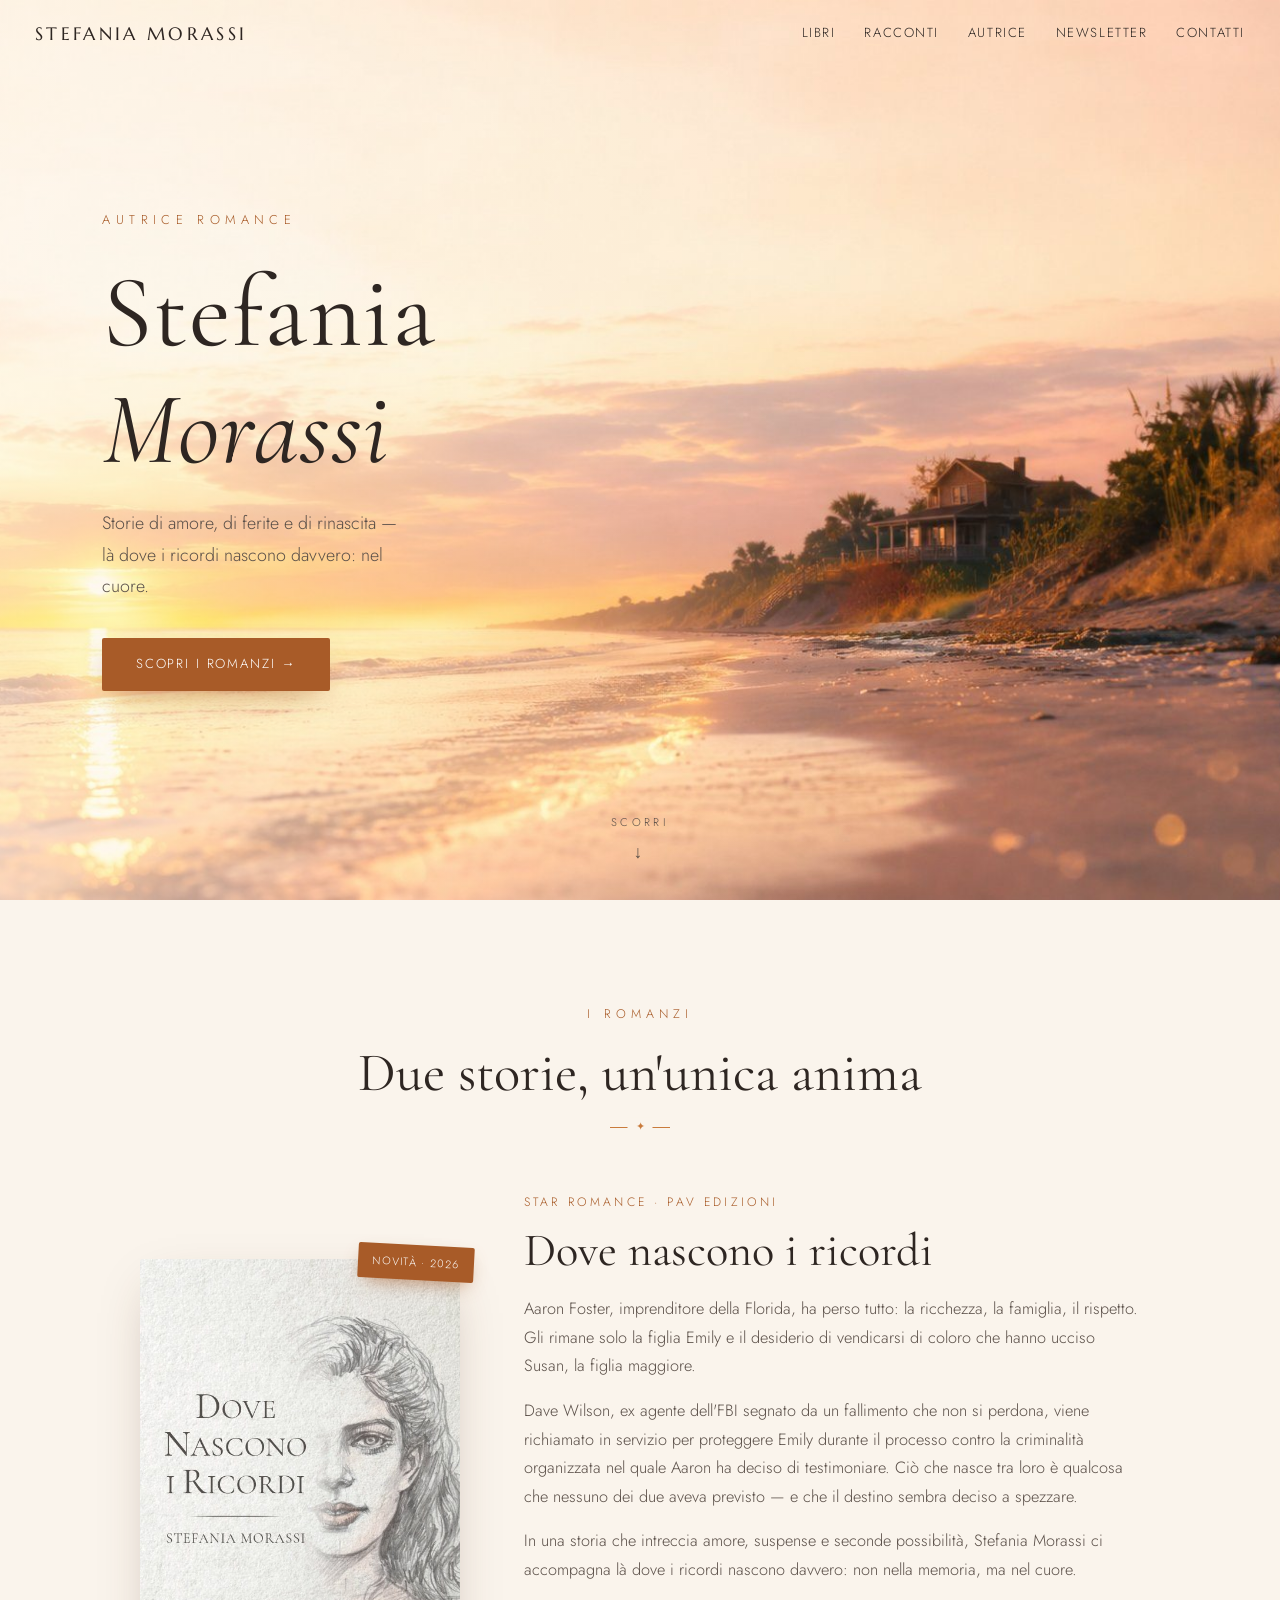
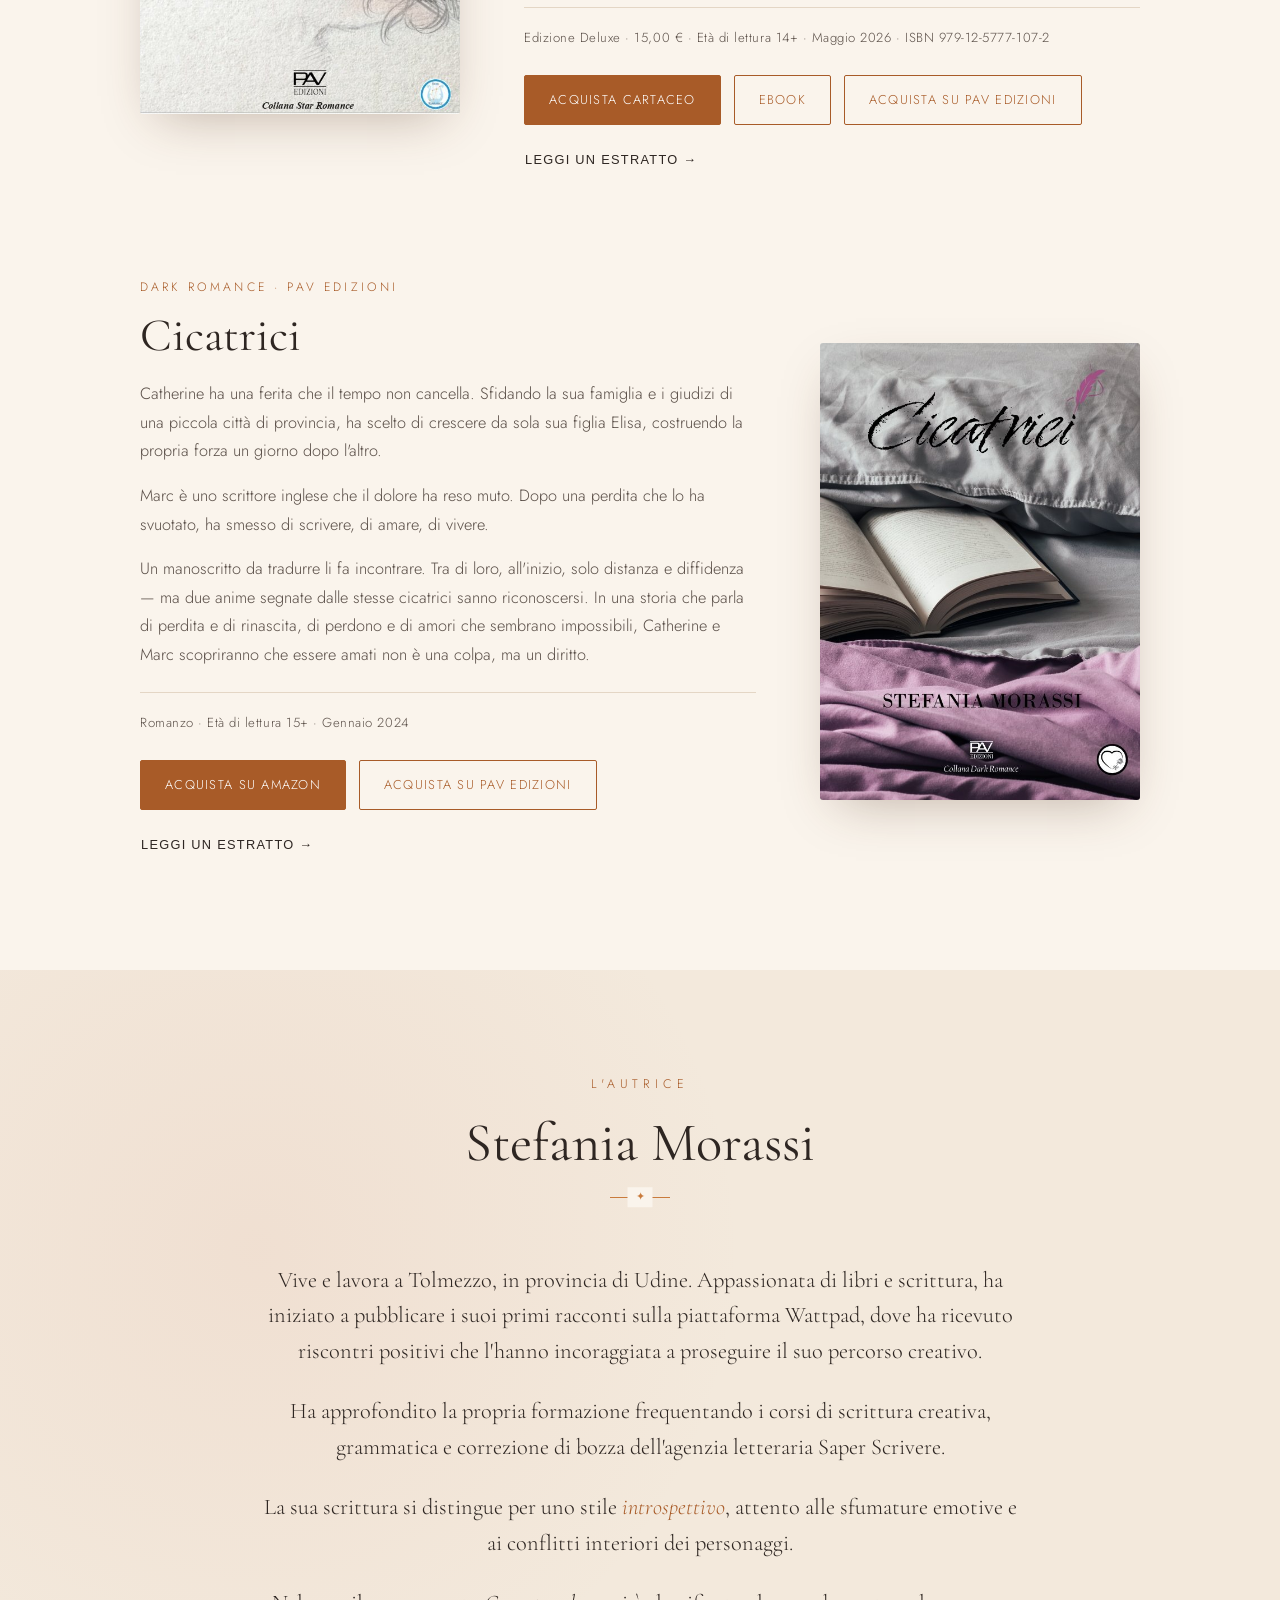
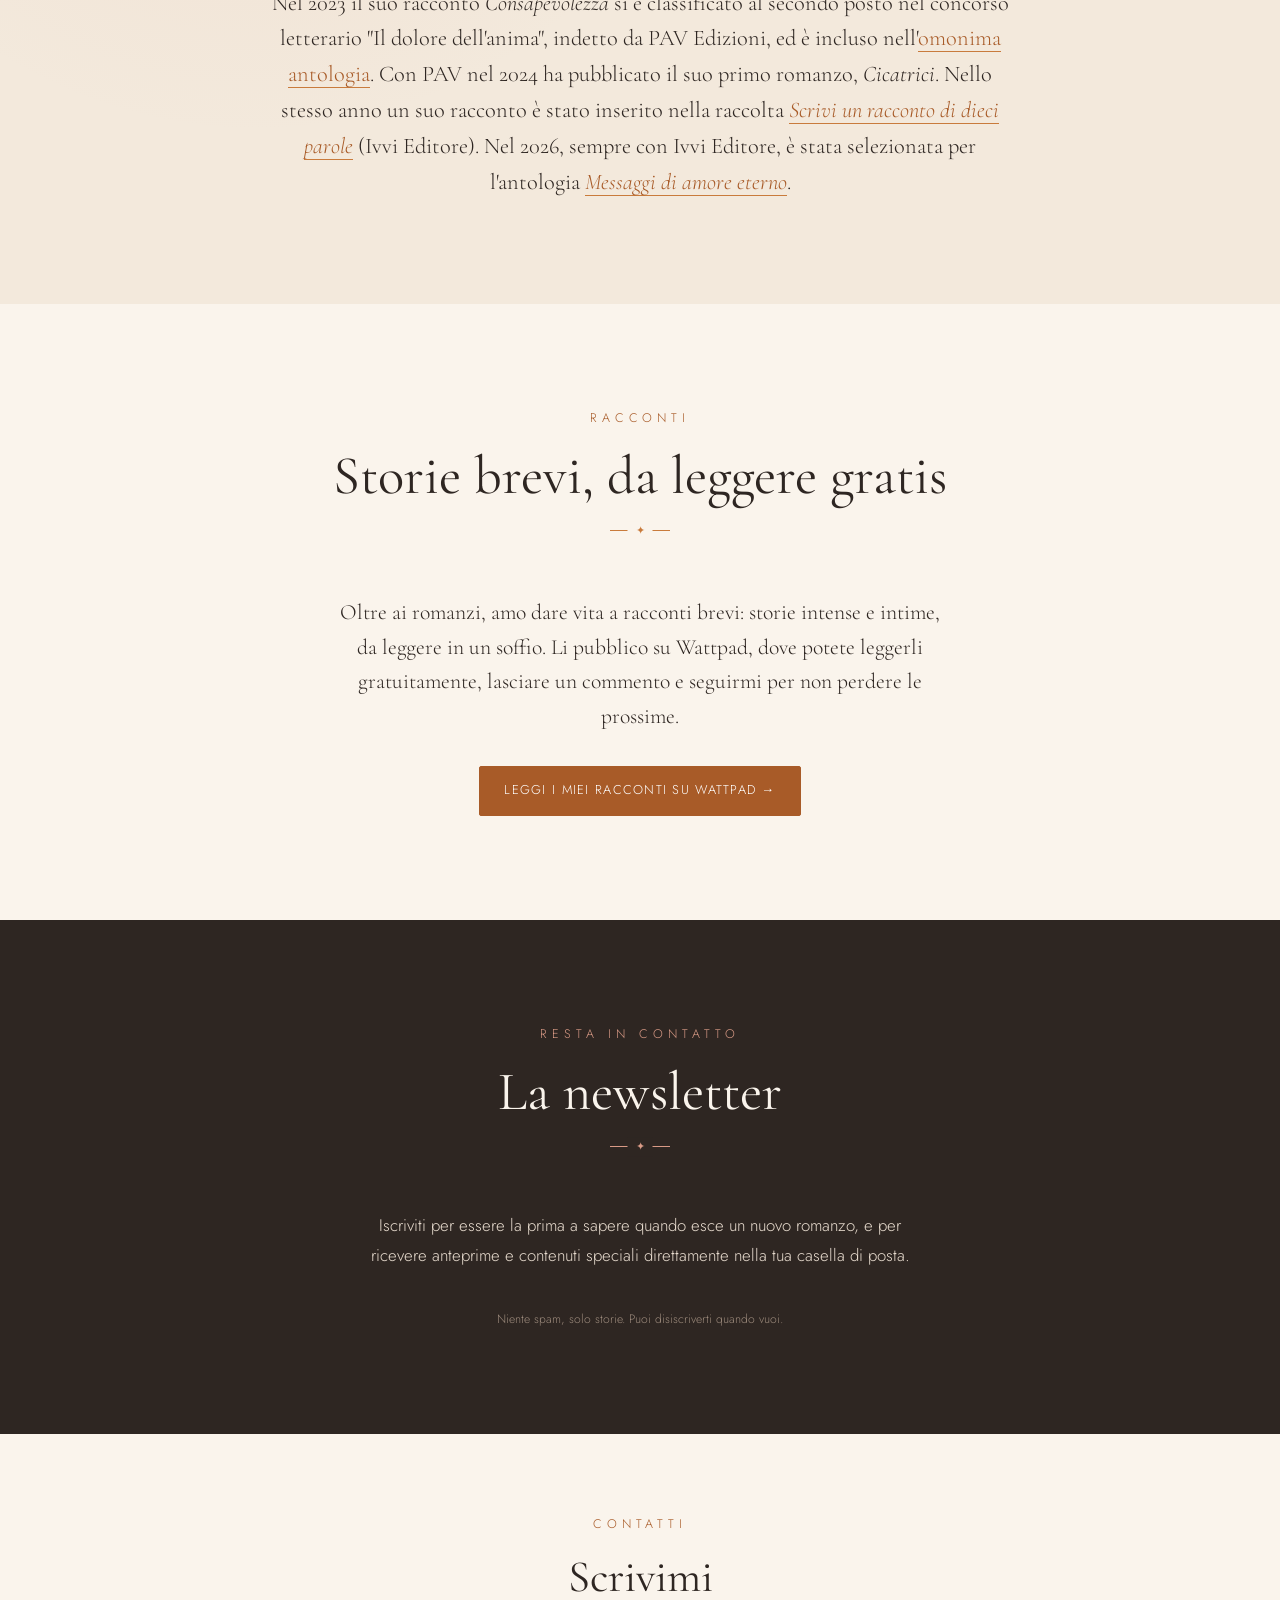
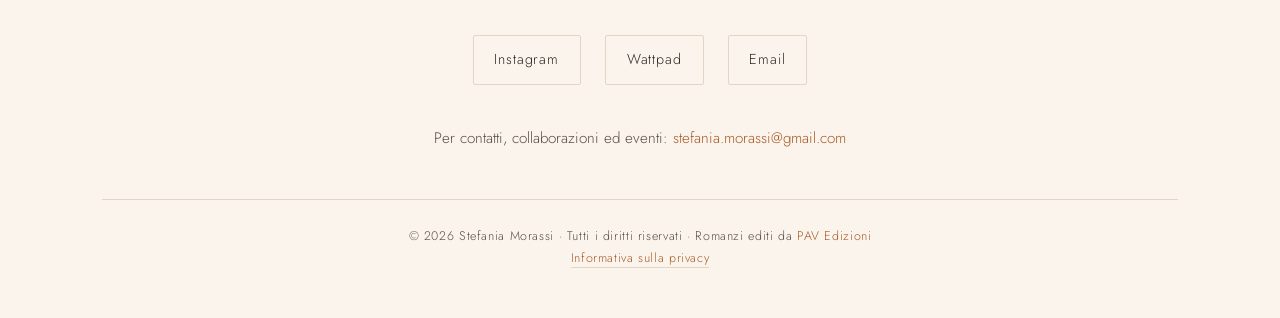
==== commit f63e0708: "Add files via upload" ====
--- a/index.html
+++ b/index.html
@@ -1,810 +1,811 @@
-<!DOCTYPE html>
-<html lang="it">
-<head>
-<meta charset="UTF-8">
-<meta name="viewport" content="width=device-width, initial-scale=1.0">
-<title>Stefania Morassi — Autrice Romance</title>
-<meta name="description" content="Sito ufficiale di Stefania Morassi, autrice di romance pubblicata da PAV Edizioni. Scopri i romanzi Cicatrici e Dove nascono i ricordi.">
-<meta name="author" content="Stefania Morassi">
-
-<!-- Open Graph (anteprima sui social) -->
-<meta property="og:type" content="website">
-<meta property="og:title" content="Stefania Morassi — Autrice Romance">
-<meta property="og:description" content="Storie di amore, perdita e rinascita. I romanzi Cicatrici e Dove nascono i ricordi, editi da PAV Edizioni.">
-<meta property="og:image" content="images/dove-nascono-i-ricordi.jpg">
-<meta property="og:locale" content="it_IT">
-
-<link href="fonts.css" rel="stylesheet">
-
-<style>
-  :root {
-    --ink: #2e2622;          /* testo principale, bruno scuro */
-    --ink-soft: #5a4f48;     /* testo secondario */
-    --amber: #c97b3c;        /* accento ambra/tramonto */
-    --amber-deep: #a85b28;   /* accento più intenso */
-    --rose: #d99a86;         /* rosa cipria */
-    --cream: #faf4ec;        /* sfondo chiaro caldo */
-    --cream-2: #f3e9dc;      /* sfondo alternato */
-    --line: #e4d6c5;         /* linee sottili */
-    --shadow: 0 18px 50px -18px rgba(80, 50, 30, 0.35);
-  }
-
-  * { margin: 0; padding: 0; box-sizing: border-box; }
-
-  html { scroll-behavior: smooth; }
-
-  body {
-    font-family: 'Jost', sans-serif;
-    color: var(--ink);
-    background: var(--cream);
-    line-height: 1.75;
-    font-weight: 300;
-    overflow-x: hidden;
-  }
-
-  h1, h2, h3 { font-weight: normal; line-height: 1.15; }
-
-  /* ---------- NAV ---------- */
-  nav {
-    position: fixed;
-    top: 0; left: 0; right: 0;
-    z-index: 100;
-    display: flex;
-    justify-content: space-between;
-    align-items: center;
-    padding: 1.1rem 2.2rem;
-    transition: background .4s ease, box-shadow .4s ease, padding .4s ease;
-  }
-  nav.scrolled {
-    background: rgba(250, 244, 236, 0.92);
-    backdrop-filter: blur(10px);
-    box-shadow: 0 2px 20px -10px rgba(80,50,30,.4);
-    padding: .7rem 2.2rem;
-  }
-  nav .brand {
-    font-family: 'Marcellus', serif;
-    font-size: 1.15rem;
-    letter-spacing: .18em;
-    text-transform: uppercase;
-    color: var(--ink);
-    text-decoration: none;
-    opacity: 0;
-    transition: opacity .4s ease;
-  }
-  nav.scrolled .brand { opacity: 1; }
-  nav .links { display: flex; gap: 1.8rem; }
-  nav .links a {
-    font-size: .82rem;
-    letter-spacing: .12em;
-    text-transform: uppercase;
-    color: var(--ink);
-    text-decoration: none;
-    position: relative;
-    padding: .2rem 0;
-    transition: color .3s;
-  }
-  nav.scrolled .links a { color: var(--ink); }
-  nav .links a::after {
-    content: '';
-    position: absolute;
-    left: 0; bottom: -2px;
-    width: 0; height: 1px;
-    background: var(--amber-deep);
-    transition: width .35s ease;
-  }
-  nav .links a:hover::after { width: 100%; }
-  nav .links a:hover { color: var(--amber-deep); }
-
-  /* Nav su hero: testo scuro perché lo sfondo è chiaro */
-  nav:not(.scrolled) .links a { color: var(--ink); text-shadow: 0 1px 6px rgba(255,250,242,.6); }
-
-  .nav-toggle { display: none; }
-
-  /* ---------- HERO ---------- */
-  header.hero {
-    position: relative;
-    min-height: 100vh;
-    display: flex;
-    flex-direction: column;
-    justify-content: center;
-    align-items: flex-start;
-    padding: 0 8vw;
-    background: url('images/sfondo-home.jpg') center 30% / cover no-repeat;
-  }
-  header.hero::after {
-    /* velo chiaro sul lato sinistro per leggibilità del testo scuro */
-    content: '';
-    position: absolute; inset: 0;
-    background: linear-gradient(90deg, rgba(255,251,244,.55) 0%, rgba(255,251,244,.2) 45%, rgba(255,251,244,0) 70%);
-    pointer-events: none;
-  }
-  .hero-content { position: relative; z-index: 2; max-width: 640px; }
-  .hero-eyebrow {
-    font-family: 'Jost', sans-serif;
-    font-size: .8rem;
-    letter-spacing: .42em;
-    text-transform: uppercase;
-    color: var(--amber-deep);
-    margin-bottom: 1.4rem;
-    opacity: 0;
-    animation: fadeUp 1s ease .3s forwards;
-  }
-  .hero h1 {
-    font-family: 'Cormorant Garamond', serif;
-    font-size: clamp(3.2rem, 9vw, 6.4rem);
-    color: var(--ink);
-    letter-spacing: .01em;
-    margin-bottom: 1.2rem;
-    opacity: 0;
-    animation: fadeUp 1s ease .5s forwards;
-  }
-  .hero h1 .light { display: block; font-style: italic; font-weight: 400; }
-  .hero .tagline {
-    font-size: 1.12rem;
-    color: var(--ink-soft);
-    max-width: 30ch;
-    margin-bottom: 2.2rem;
-    opacity: 0;
-    animation: fadeUp 1s ease .7s forwards;
-  }
-  .hero-cta {
-    display: inline-flex;
-    align-items: center;
-    gap: .7rem;
-    background: var(--amber-deep);
-    color: #fff;
-    text-decoration: none;
-    padding: .95rem 2.1rem;
-    font-size: .82rem;
-    letter-spacing: .14em;
-    text-transform: uppercase;
-    border-radius: 2px;
-    transition: transform .3s ease, background .3s ease, box-shadow .3s ease;
-    box-shadow: 0 10px 30px -12px rgba(168,91,40,.7);
-    opacity: 0;
-    animation: fadeUp 1s ease .9s forwards;
-  }
-  .hero-cta:hover { background: var(--amber); transform: translateY(-3px); box-shadow: 0 16px 36px -12px rgba(168,91,40,.8); }
-  .scroll-hint {
-    position: absolute;
-    bottom: 2rem; left: 50%;
-    transform: translateX(-50%);
-    z-index: 2;
-    font-size: .7rem;
-    letter-spacing: .3em;
-    text-transform: uppercase;
-    color: var(--ink-soft);
-    opacity: 0;
-    animation: fadeIn 1s ease 1.4s forwards;
-  }
-  .scroll-hint span { display: block; text-align: center; font-size: 1.1rem; margin-top: .3rem; animation: bob 2s ease-in-out infinite; }
-
-  @keyframes fadeUp { from { opacity: 0; transform: translateY(24px); } to { opacity: 1; transform: translateY(0); } }
-  @keyframes fadeIn { to { opacity: 1; } }
-  @keyframes bob { 0%,100% { transform: translateY(0); } 50% { transform: translateY(6px); } }
-
-  /* ---------- SECTIONS ---------- */
-  section { padding: 6.5rem 8vw; position: relative; }
-
-  .section-head { text-align: center; max-width: 620px; margin: 0 auto 4rem; }
-  .section-head .label {
-    font-size: .78rem;
-    letter-spacing: .4em;
-    text-transform: uppercase;
-    color: var(--amber-deep);
-    display: block;
-    margin-bottom: 1rem;
-  }
-  .section-head h2 {
-    font-family: 'Cormorant Garamond', serif;
-    font-size: clamp(2.2rem, 5vw, 3.4rem);
-    color: var(--ink);
-  }
-  .ornament {
-    width: 60px; height: 1px;
-    background: var(--amber);
-    margin: 1.4rem auto 0;
-    position: relative;
-  }
-  .ornament::before {
-    content: '✦';
-    position: absolute; top: 50%; left: 50%;
-    transform: translate(-50%, -50%);
-    background: var(--cream);
-    color: var(--amber);
-    font-size: .7rem;
-    padding: 0 .5rem;
-  }
-
-  /* ---------- BOOKS ---------- */
-  #libri { background: var(--cream); }
-  .book {
-    display: grid;
-    grid-template-columns: 320px 1fr;
-    gap: 4rem;
-    align-items: center;
-    max-width: 1000px;
-    margin: 0 auto 6rem;
-  }
-  .book:last-child { margin-bottom: 0; }
-  .book.reverse { grid-template-columns: 1fr 320px; }
-  .book.reverse .book-cover { order: 2; }
-
-  .book-cover { position: relative; }
-  .book-cover img {
-    width: 100%;
-    border-radius: 3px;
-    box-shadow: var(--shadow);
-    display: block;
-    transition: transform .5s ease;
-  }
-  .book-cover:hover img { transform: translateY(-6px) rotate(-1deg); }
-  .book-badge {
-    position: absolute;
-    top: -14px; right: -14px;
-    background: var(--amber-deep);
-    color: #fff;
-    font-size: .68rem;
-    letter-spacing: .12em;
-    text-transform: uppercase;
-    padding: .5rem .9rem;
-    border-radius: 2px;
-    box-shadow: 0 8px 20px -8px rgba(168,91,40,.8);
-    transform: rotate(3deg);
-  }
-
-  .book-info .collana {
-    font-size: .76rem;
-    letter-spacing: .26em;
-    text-transform: uppercase;
-    color: var(--amber-deep);
-    margin-bottom: .8rem;
-  }
-  .book-info h3 {
-    font-family: 'Cormorant Garamond', serif;
-    font-size: clamp(2rem, 4vw, 2.9rem);
-    color: var(--ink);
-    margin-bottom: 1.3rem;
-    line-height: 1.05;
-  }
-  .book-info p.trama {
-    color: var(--ink-soft);
-    margin-bottom: 1rem;
-    font-size: 1.02rem;
-  }
-  .book-meta {
-    font-size: .82rem;
-    color: var(--ink-soft);
-    letter-spacing: .04em;
-    margin: 1.4rem 0 1.6rem;
-    padding-top: 1.2rem;
-    border-top: 1px solid var(--line);
-  }
-  .book-actions { display: flex; flex-wrap: wrap; gap: .8rem; }
-  .btn {
-    display: inline-flex;
-    align-items: center;
-    gap: .5rem;
-    text-decoration: none;
-    font-size: .8rem;
-    letter-spacing: .1em;
-    text-transform: uppercase;
-    padding: .8rem 1.5rem;
-    border-radius: 2px;
-    transition: all .3s ease;
-    cursor: pointer;
-    border: 1px solid var(--amber-deep);
-  }
-  .btn-primary { background: var(--amber-deep); color: #fff; }
-  .btn-primary:hover { background: var(--amber); border-color: var(--amber); transform: translateY(-2px); }
-  .btn-ghost { background: transparent; color: var(--amber-deep); }
-  .btn-ghost:hover { background: var(--amber-deep); color: #fff; transform: translateY(-2px); }
-  .btn-text { background: transparent; border-color: transparent; color: var(--ink); padding-left: 0; }
-  .btn-text:hover { color: var(--amber-deep); }
-
-  /* ---------- ESTRATTO (placeholder) ---------- */
-  .estratto-note {
-    font-size: .78rem;
-    color: var(--ink-soft);
-    font-style: italic;
-    margin-top: .8rem;
-    opacity: .8;
-  }
-
-  /* ---------- BIO ---------- */
-  #autrice {
-    background: var(--cream-2);
-    background-image: radial-gradient(circle at 20% 30%, rgba(217,154,134,.12), transparent 40%);
-  }
-  .bio-wrap { max-width: 760px; margin: 0 auto; text-align: center; }
-  .bio-wrap p {
-    font-family: 'Cormorant Garamond', serif;
-    font-size: 1.4rem;
-    color: var(--ink);
-    margin-bottom: 1.5rem;
-    line-height: 1.6;
-  }
-  .bio-wrap p:last-of-type { margin-bottom: 0; }
-  .bio-wrap .firma {
-    font-family: 'Cormorant Garamond', serif;
-    font-style: italic;
-    font-size: 2rem;
-    color: var(--amber-deep);
-    margin-top: 2.5rem;
-  }
-  .bio-highlight { color: var(--amber-deep); font-style: italic; }
-  .bio-link {
-    color: var(--amber-deep);
-    text-decoration: none;
-    border-bottom: 1px solid var(--amber);
-    transition: color .3s, border-color .3s;
-  }
-  .bio-link:hover { color: var(--amber); border-color: var(--amber-deep); }
-
-  /* ---------- RACCONTI ---------- */
-  #racconti { background: var(--cream); text-align: center; }
-  .racconti-wrap { max-width: 620px; margin: 0 auto; }
-  .racconti-text {
-    font-family: 'Cormorant Garamond', serif;
-    font-size: 1.35rem;
-    line-height: 1.6;
-    color: var(--ink);
-    margin-bottom: 2rem;
-  }
-
-  /* ---------- NEWSLETTER ---------- */
-  #newsletter {
-    background: var(--ink);
-    color: var(--cream);
-    text-align: center;
-  }
-  #newsletter .section-head h2 { color: var(--cream); }
-  #newsletter .section-head .label { color: var(--rose); }
-  #newsletter .ornament { background: var(--rose); }
-  #newsletter .ornament::before { background: var(--ink); color: var(--rose); }
-  .news-text { max-width: 540px; margin: 0 auto 2.4rem; color: #e8dccf; font-size: 1.05rem; }
-  .news-form {
-    display: flex;
-    gap: .8rem;
-    max-width: 480px;
-    margin: 0 auto;
-    flex-wrap: wrap;
-    justify-content: center;
-  }
-  .news-form input {
-    flex: 1;
-    min-width: 240px;
-    padding: .95rem 1.3rem;
-    border: 1px solid rgba(255,255,255,.25);
-    background: rgba(255,255,255,.06);
-    color: #fff;
-    font-family: 'Jost', sans-serif;
-    font-size: .95rem;
-    border-radius: 2px;
-  }
-  .news-form input::placeholder { color: #b9a89a; }
-  .news-form input:focus { outline: none; border-color: var(--rose); }
-  .news-form button {
-    padding: .95rem 2rem;
-    background: var(--amber-deep);
-    color: #fff;
-    border: none;
-    font-family: 'Jost', sans-serif;
-    font-size: .82rem;
-    letter-spacing: .14em;
-    text-transform: uppercase;
-    border-radius: 2px;
-    cursor: pointer;
-    transition: background .3s ease, transform .3s ease;
-  }
-  .news-form button:hover { background: var(--amber); transform: translateY(-2px); }
-  .news-mini { font-size: .76rem; color: #9c8a7c; margin-top: 1.2rem; }
-  .news-embed { max-width: 480px; margin: 0 auto; }
-  .news-embed .ml-embedded { background: transparent; }
-
-  /* ---------- CONTATTI / FOOTER ---------- */
-  footer {
-    background: var(--cream);
-    text-align: center;
-    padding: 5rem 8vw 3rem;
-  }
-  footer .label {
-    font-size: .78rem;
-    letter-spacing: .4em;
-    text-transform: uppercase;
-    color: var(--amber-deep);
-    margin-bottom: 1rem;
-  }
-  footer h2 {
-    font-family: 'Cormorant Garamond', serif;
-    font-size: clamp(2rem, 4vw, 2.8rem);
-    margin-bottom: 2rem;
-    color: var(--ink);
-  }
-  .socials { display: flex; gap: 1.5rem; justify-content: center; margin-bottom: 2.5rem; flex-wrap: wrap; }
-  .socials a {
-    display: inline-flex;
-    align-items: center;
-    gap: .5rem;
-    color: var(--ink);
-    text-decoration: none;
-    font-size: .9rem;
-    letter-spacing: .06em;
-    padding: .7rem 1.3rem;
-    border: 1px solid var(--line);
-    border-radius: 2px;
-    transition: all .3s ease;
-  }
-  .socials a:hover { border-color: var(--amber-deep); color: var(--amber-deep); transform: translateY(-2px); }
-  .footer-contact { color: var(--ink-soft); font-size: .95rem; margin-bottom: .4rem; }
-  .footer-contact a { color: var(--amber-deep); text-decoration: none; }
-  .footer-contact a:hover { text-decoration: underline; }
-  .copyright {
-    margin-top: 3rem;
-    padding-top: 1.6rem;
-    border-top: 1px solid var(--line);
-    font-size: .78rem;
-    color: var(--ink-soft);
-    letter-spacing: .05em;
-  }
-  .copyright .pav { color: var(--amber-deep); }
-
-  /* ---------- MODAL ESTRATTO ---------- */
-  .modal {
-    display: none;
-    position: fixed; inset: 0;
-    z-index: 200;
-    background: rgba(46,38,34,.6);
-    backdrop-filter: blur(4px);
-    justify-content: center;
-    align-items: center;
-    padding: 2rem;
-  }
-  .modal.open { display: flex; }
-  .modal-box {
-    background: var(--cream);
-    max-width: 640px;
-    width: 100%;
-    max-height: 82vh;
-    overflow-y: auto;
-    padding: 3rem;
-    border-radius: 4px;
-    position: relative;
-    box-shadow: 0 30px 80px -20px rgba(0,0,0,.5);
-  }
-  .modal-box h3 {
-    font-family: 'Cormorant Garamond', serif;
-    font-size: 2rem;
-    color: var(--ink);
-    margin-bottom: .4rem;
-  }
-  .modal-box .modal-sub { font-size: .8rem; letter-spacing: .2em; text-transform: uppercase; color: var(--amber-deep); margin-bottom: 1.8rem; }
-  .modal-box p { color: var(--ink-soft); margin-bottom: 1rem; font-size: 1.02rem; }
-  .modal-close {
-    position: absolute; top: 1.2rem; right: 1.4rem;
-    background: none; border: none;
-    font-size: 1.8rem; color: var(--ink-soft);
-    cursor: pointer; line-height: 1;
-    transition: color .3s;
-  }
-  .modal-close:hover { color: var(--amber-deep); }
-  .modal-placeholder {
-    font-style: italic;
-    color: var(--ink-soft);
-    background: var(--cream-2);
-    padding: 1.5rem;
-    border-radius: 3px;
-    border-left: 3px solid var(--amber);
-  }
-  .estratto-body { margin-top: .5rem; }
-  .estratto-body p {
-    font-family: 'Cormorant Garamond', serif;
-    font-size: 1.18rem;
-    line-height: 1.7;
-    color: var(--ink);
-    margin-bottom: 1rem;
-  }
-  .estratto-body .estratto-nota {
-    font-family: 'Jost', sans-serif;
-    font-style: italic;
-    font-size: .92rem;
-    color: var(--amber-deep);
-    background: var(--cream-2);
-    padding: .9rem 1.1rem;
-    border-left: 3px solid var(--amber);
-    border-radius: 2px;
-    margin: 1.6rem 0 1.4rem;
-    line-height: 1.55;
-  }
-  .estratto-body .estratto-nota:first-child { margin-top: 0; }
-  .estratto-body .estratto-cit {
-    text-align: center;
-    font-size: 1.1rem;
-    color: var(--ink-soft);
-    padding: 0 1rem;
-    margin-bottom: 1.4rem;
-  }
-  .estratto-body .estratto-fine {
-    font-family: 'Jost', sans-serif;
-    font-style: italic;
-    font-size: .9rem;
-    color: var(--ink-soft);
-    text-align: center;
-    margin-top: 2rem;
-    padding-top: 1.4rem;
-    border-top: 1px solid var(--line);
-  }
-  .modal-actions { margin-top: 1.8rem; text-align: center; }
-
-  /* ---------- REVEAL ON SCROLL ---------- */
-  .reveal { opacity: 0; transform: translateY(40px); transition: opacity .9s ease, transform .9s ease; }
-  .reveal.visible { opacity: 1; transform: translateY(0); }
-
-  /* ---------- RESPONSIVE ---------- */
-  @media (max-width: 820px) {
-    nav { padding: 1rem 1.4rem; }
-    nav.scrolled { padding: .7rem 1.4rem; }
-    nav .links { gap: 1rem; }
-    nav .links a { font-size: .72rem; }
-    header.hero { padding: 0 7vw; background-position: center 40%; }
-    header.hero::after { background: linear-gradient(180deg, rgba(255,251,244,.3) 0%, rgba(255,251,244,.55) 100%); }
-    section { padding: 4.5rem 7vw; }
-    .book, .book.reverse { grid-template-columns: 1fr; gap: 2rem; max-width: 420px; }
-    .book.reverse .book-cover { order: 0; }
-    .book-cover { max-width: 260px; margin: 0 auto; }
-    .book-info { text-align: center; }
-    .book-meta { text-align: left; }
-    .book-actions { justify-content: center; }
-    .bio-wrap p { font-size: 1.2rem; }
-    .modal-box { padding: 2rem 1.5rem; }
-  }
-  @media (max-width: 480px) {
-    nav .brand { display: none; }
-    .hero h1 { font-size: 3rem; }
-    .news-form input { min-width: 100%; }
-  }
-</style>
-</head>
-<body>
-
-<!-- NAV -->
-<nav id="nav">
-  <a href="#home" class="brand">Stefania Morassi</a>
-  <div class="links">
-    <a href="#libri">Libri</a>
-    <a href="#racconti">Racconti</a>
-    <a href="#autrice">Autrice</a>
-    <a href="#newsletter">Newsletter</a>
-    <a href="#contatti">Contatti</a>
-  </div>
-</nav>
-
-<!-- HERO -->
-<header class="hero" id="home">
-  <div class="hero-content">
-    <div class="hero-eyebrow">Autrice Romance</div>
-    <h1>Stefania<span class="light">Morassi</span></h1>
-    <p class="tagline">Storie di amore, di ferite e di rinascita — là dove i ricordi nascono davvero: nel cuore.</p>
-    <a href="#libri" class="hero-cta">Scopri i romanzi →</a>
-  </div>
-  <div class="scroll-hint">Scorri<span>↓</span></div>
-</header>
-
-<!-- LIBRI -->
-<section id="libri">
-  <div class="section-head reveal">
-    <span class="label">I Romanzi</span>
-    <h2>Due storie, un'unica anima</h2>
-    <div class="ornament"></div>
-  </div>
-
-  <!-- Libro 1: Dove nascono i ricordi (novità) -->
-  <article class="book reveal">
-    <div class="book-cover">
-      <span class="book-badge">Novità · 2026</span>
-      <img src="images/dove-nascono-i-ricordi.jpg" alt="Copertina del romanzo Dove nascono i ricordi di Stefania Morassi">
-    </div>
-    <div class="book-info">
-      <div class="collana">Star Romance · PAV Edizioni</div>
-      <h3>Dove nascono i ricordi</h3>
-      <p class="trama">Aaron Foster, imprenditore della Florida, ha perso tutto: la ricchezza, la famiglia, il rispetto. Gli rimane solo la figlia Emily e il desiderio di vendicarsi di coloro che hanno ucciso Susan, la figlia maggiore.</p>
-      <p class="trama">Dave Wilson, ex agente dell'FBI segnato da un fallimento che non si perdona, viene richiamato in servizio per proteggere Emily durante il processo contro la criminalità organizzata nel quale Aaron ha deciso di testimoniare. Ciò che nasce tra loro è qualcosa che nessuno dei due aveva previsto — e che il destino sembra deciso a spezzare.</p>
-      <p class="trama">In una storia che intreccia amore, suspense e seconde possibilità, Stefania Morassi ci accompagna là dove i ricordi nascono davvero: non nella memoria, ma nel cuore.</p>
-      <div class="book-meta">Edizione Deluxe · 15,00 € · Età di lettura 14+ · Maggio 2026 · ISBN 979-12-5777-107-2</div>
-      <div class="book-actions">
-        <a href="https://www.amazon.it/DOVE-NASCONO-RICORDI-PAV-Editore/dp/B0H2CR21VF/" target="_blank" rel="noopener" class="btn btn-primary">Acquista cartaceo</a>
-        <a href="https://www.amazon.it/DOVE-NASCONO-RICORDI-PAV-Editore-ebook/dp/B0H28YP8SX/" target="_blank" rel="noopener" class="btn btn-ghost">Ebook</a>
-        <button class="btn btn-text" onclick="openModal('modal-dnr')">Leggi un estratto →</button>
-      </div>
-    </div>
-  </article>
-
-  <!-- Libro 2: Cicatrici -->
-  <article class="book reverse reveal">
-    <div class="book-cover">
-      <img src="images/cicatrici.jpg" alt="Copertina del romanzo Cicatrici di Stefania Morassi">
-    </div>
-    <div class="book-info">
-      <div class="collana">Dark Romance · PAV Edizioni</div>
-      <h3>Cicatrici</h3>
-      <p class="trama">Catherine ha una ferita che il tempo non cancella. Sfidando la sua famiglia e i giudizi di una piccola città di provincia, ha scelto di crescere da sola sua figlia Elisa, costruendo la propria forza un giorno dopo l'altro.</p>
-      <p class="trama">Marc è uno scrittore inglese che il dolore ha reso muto. Dopo una perdita che lo ha svuotato, ha smesso di scrivere, di amare, di vivere.</p>
-      <p class="trama">Un manoscritto da tradurre li fa incontrare. Tra di loro, all'inizio, solo distanza e diffidenza — ma due anime segnate dalle stesse cicatrici sanno riconoscersi. In una storia che parla di perdita e di rinascita, di perdono e di amori che sembrano impossibili, Catherine e Marc scopriranno che essere amati non è una colpa, ma un diritto.</p>
-      <div class="book-meta">Romanzo · Età di lettura 15+ · Gennaio 2024</div>
-      <div class="book-actions">
-        <a href="https://www.amazon.it/CICATRICI-PAV-edizioni-editore/dp/B0CS6XB6QN/" target="_blank" rel="noopener" class="btn btn-primary">Acquista su Amazon</a>
-        <a href="https://pavedizioni.it/prodotto/cicatrici" target="_blank" rel="noopener" class="btn btn-ghost">Acquista su PAV Edizioni</a>
-        <button class="btn btn-text" onclick="openModal('modal-cic')">Leggi un estratto →</button>
-      </div>
-    </div>
-  </article>
-</section>
-
-<!-- AUTRICE -->
-<section id="autrice">
-  <div class="section-head reveal">
-    <span class="label">L'Autrice</span>
-    <h2>Stefania Morassi</h2>
-    <div class="ornament"></div>
-  </div>
-  <div class="bio-wrap reveal">
-    <p>Vive e lavora a Tolmezzo, in provincia di Udine. Appassionata di libri e scrittura, ha iniziato a pubblicare i suoi primi racconti sulla piattaforma Wattpad, dove ha ricevuto riscontri positivi che l'hanno incoraggiata a proseguire il suo percorso creativo.</p>
-    <p>Ha approfondito la propria formazione frequentando i corsi di scrittura creativa, grammatica e correzione di bozza dell'agenzia letteraria Saper Scrivere.</p>
-    <p>La sua scrittura si distingue per uno stile <span class="bio-highlight">introspettivo</span>, attento alle sfumature emotive e ai conflitti interiori dei personaggi.</p>
-    <p>Nel 2023 il suo racconto <em>Consapevolezza</em> si è classificato al secondo posto nel concorso letterario "Il dolore dell'anima", indetto da PAV Edizioni, ed è incluso nell'<a href="https://pavedizioni.it/prodotto/il-dolore-dellanima" target="_blank" rel="noopener" class="bio-link">omonima antologia</a>. Con PAV nel 2024 ha pubblicato il suo primo romanzo, <em>Cicatrici</em>. Nello stesso anno un suo racconto è stato inserito nella raccolta <a href="https://www.ivvi.it/product/scrivi-un-racconto-di-dieci-parole/" target="_blank" rel="noopener" class="bio-link"><em>Scrivi un racconto di dieci parole</em></a> (Ivvi Editore). Nel 2026, sempre con Ivvi Editore, è stata selezionata per l'antologia <a href="https://www.ivvi.it/product/messaggi-di-amore-eterno/" target="_blank" rel="noopener" class="bio-link"><em>Messaggi di amore eterno</em></a>.</p>
-  </div>
-</section>
-
-<!-- RACCONTI -->
-<section id="racconti">
-  <div class="section-head reveal">
-    <span class="label">Racconti</span>
-    <h2>Storie brevi, da leggere gratis</h2>
-    <div class="ornament"></div>
-  </div>
-  <div class="racconti-wrap reveal">
-    <p class="racconti-text">Oltre ai romanzi, amo dare vita a racconti brevi: storie intense e intime, da leggere in un soffio. Li pubblico su Wattpad, dove potete leggerli gratuitamente, lasciare un commento e seguirmi per non perdere le prossime.</p>
-    <a href="https://www.wattpad.com/user/buinesere" target="_blank" rel="noopener" class="btn btn-primary">Leggi i miei racconti su Wattpad →</a>
-  </div>
-</section>
-
-<!-- NEWSLETTER -->
-<section id="newsletter">
-  <div class="section-head reveal">
-    <span class="label">Resta in contatto</span>
-    <h2>La newsletter</h2>
-    <div class="ornament"></div>
-  </div>
-  <p class="news-text reveal">Iscriviti per essere la prima a sapere quando esce un nuovo romanzo, e per ricevere anteprime e contenuti speciali direttamente nella tua casella di posta.</p>
-  <div class="news-embed reveal">
-    <!-- MailerLite form -->
-    <div class="ml-embedded" data-form="j1P2R1"></div>
-  </div>
-  <p class="news-mini reveal">Niente spam, solo storie. Puoi disiscriverti quando vuoi.</p>
-</section>
-
-<!-- CONTATTI / FOOTER -->
-<footer id="contatti">
-  <div class="label reveal">Contatti</div>
-  <h2 class="reveal">Scrivimi</h2>
-  <div class="socials reveal">
-    <a href="https://www.instagram.com/s.morassi/" target="_blank" rel="noopener">Instagram</a>
-    <a href="https://www.wattpad.com/user/buinesere" target="_blank" rel="noopener">Wattpad</a>
-    <a href="mailto:stefania.morassi@gmail.com">Email</a>
-  </div>
-  <p class="footer-contact reveal">Per contatti, collaborazioni ed eventi: <a href="mailto:stefania.morassi@gmail.com">stefania.morassi@gmail.com</a></p>
-  <div class="copyright">
-    © <span id="year"></span> Stefania Morassi · Tutti i diritti riservati · Romanzi editi da <span class="pav">PAV Edizioni</span><br>
-    <a href="privacy.html" style="color:var(--amber-deep); text-decoration:none; border-bottom:1px solid var(--line);">Informativa sulla privacy</a>
-  </div>
-</footer>
-
-<!-- MODALI ESTRATTI -->
-<div class="modal" id="modal-dnr">
-  <div class="modal-box">
-    <button class="modal-close" onclick="closeModal('modal-dnr')">&times;</button>
-    <h3>Dove nascono i ricordi</h3>
-    <div class="modal-sub">Estratto</div>
-    <div class="estratto-body">
-<p class="estratto-nota">Dall'inizio del romanzo. Il direttore Carter si presenta da Dave Wilson, ex agente dell'FBI, per chiedergli di tornare in servizio.</p>
-
-<p>«Mi conosce, Wilson, se non fosse davvero importante non sarei mai venuto fin qui a chiedere il suo aiuto. Ma in questa indagine abbiamo investito tanto, lei lo sa, e ora che finalmente siamo giunti al processo non posso permettere che tutto venga gettato alle ortiche.»</p>
-<p>«La capisco direttore, dico sul serio, ma io ormai non appartengo più a quel mondo. Sono cinque anni che ne ho preso le distanze e ho giurato a me stesso che non sarei più tornato indietro.»</p>
-<p>Il direttore Carter, un uomo sulla sessantina piuttosto corpulento, guardò con attenzione Dave e, dopo un attimo di riflessione, parlò di nuovo: «So bene ciò che è accaduto, e so anche che si sente responsabile, ma non deve. Il nostro mestiere comporta dei rischi e&hellip;».</p>
-<p>«Quello che lei chiama rischio è stato un colossale errore che poteva essere evitato», lo interruppe Dave accalorandosi, «se solo avessi seguito il mio istinto invece di ubbidire a un ordine che sapevo essere sbagliato. E lei lo sa bene.»</p>
-<p>«Ha solo seguito la procedura», insistette ancora il direttore.</p>
-<p>«Già, la procedura&hellip; e questo ha portato alla morte della ragazza», concluse amareggiato Dave.</p>
-
-<p class="estratto-nota">Dave accetta l'incarico e porta Emily, la figlia del testimone, in un cottage isolato sulla costa della Florida. Per non destare sospetti, in paese si fingono una coppia in vacanza&hellip; e qualcosa, tra loro, comincia a incrinarsi.</p>
-
-<p>Appena furono all'esterno lei cercò di liberarsi, ma lui rafforzò la presa. «Ti prego non fare scenate», le sussurrò all'orecchio. «Sono sicuro che quel tipo ora ci sta guardando.»</p>
-<p>Emily si voltò quel tanto che bastava per controllare, quindi si sporse a dargli un bacio sulla guancia, strusciandosi leggermente su di lui.</p>
-<p>«Cosa diavolo stai facendo?» sibilò Dave, più sorpreso che arrabbiato.</p>
-<p>«Avevi ragione: ci sta guardando e io cerco di essere credibile.»</p>
-<p>Emily aveva capito benissimo qual era il motivo per cui Dave l'aveva definita "la sua fidanzata", ciononostante ne era rimasta lusingata, e quando le aveva afferrato la mano aveva provato un leggero turbamento. Ora gli sedeva accanto, mentre lui guidava verso casa e, di tanto in tanto, ne sbirciava il profilo, chiedendosi se per caso non si stesse invaghendo o, peggio ancora, innamorando.</p>
-
-<p class="estratto-nota">Con il passare dei giorni, tra i due nasce una confidenza inattesa.</p>
-
-<p>«A volte, semplicemente, l'amore finisce e ti accorgi che chi ti sta accanto è diventato un estraneo», osservò Emily.</p>
-<p>«Sembra che tu parli per esperienza.»</p>
-<p>«Il matrimonio tra mio padre e mia madre, credo sia stato un buon matrimonio, ma tra loro non ho mai percepito un gran trasporto o un'intesa particolare, e spesso mi sono chiesta quanto, in realtà, si amassero.»</p>
-<p>«Mi dispiace», commentò Dave, stringendole la mano. Lei ricambiò, grata di quel contatto.</p>
-
-<p class="estratto-fine">L'estratto finisce qui. La storia continua tra le pagine di <em>Dove nascono i ricordi</em>.</p>
-    </div>
-    <div class="modal-actions">
-      <a href="https://www.amazon.it/DOVE-NASCONO-RICORDI-PAV-Editore/dp/B0H2CR21VF/" target="_blank" rel="noopener" class="btn btn-primary">Acquista il libro</a>
-    </div>
-  </div>
-</div>
-
-<div class="modal" id="modal-cic">
-  <div class="modal-box">
-    <button class="modal-close" onclick="closeModal('modal-cic')">&times;</button>
-    <h3>Cicatrici</h3>
-    <div class="modal-sub">Estratto</div>
-    <div class="estratto-body">
-<p class="estratto-nota">Dall'inizio del romanzo. Catherine custodisce un biglietto di sua nonna.</p>
-
-<p class="estratto-cit"><em>La vita è per il dieci per cento cosa ti accade e per il novanta per cento come reagisci.</em><br>&mdash; Charles R. Swindoll</p>
-<p>Catherine ripiegò il biglietto, ormai sgualcito per le innumerevoli volte che lo aveva aperto e letto, e lo ripose con cura nel portagioie in cui conservava i ricordi più cari di sua nonna: la sua fede nuziale, i suoi orecchini di madreperla e numerose fotografie che la ritraevano prima ragazza, poi donna, moglie, madre e infine nonna. Quelle poche parole scritte con una calligrafia minuta ed elegante, com'era stata lei, rappresentavano per Catherine più di un regalo: erano una regola di vita!</p>
-<p>Con un sospiro chiuse il portagioie e lo ripose nell'ultimo scatolone. Poi, in punta di piedi si diresse verso la camera dove dormiva il "dieci per cento" della sua vita: sua figlia Elisa.</p>
-
-<p class="estratto-nota">Lontano da lei, in Inghilterra, Marc &mdash; uno scrittore che il dolore ha allontanato dalla vita &mdash; ha appena ripreso a scrivere. Il suo manoscritto custodisce parole che Catherine, incaricata di tradurlo, sentirà stranamente proprie.</p>
-
-<p>Quanto dura un attimo? Ve lo siete mai chiesti? Secondi? Minuti? Un battito di ciglia? Eppure è una parola che usiamo spesso, addirittura ne abusiamo: "Aspetta un attimo&hellip; dammi un attimo&hellip; hai un attimo?"</p>
-<p>Quell'attimo significa tutto e niente. Può cambiarti l'esistenza, può nascondersi dietro a uno sguardo, un sorriso, una parola appena sussurrata, una mano tesa&hellip;</p>
-<p>Ci sono attimi che aspettiamo per tutta la vita e che non arrivano mai, altri che non vorremmo mai vivere e che invece ci piombano addosso annientandoci&hellip; Ci sono attimi eterni che sembrano non passare e altri che sono talmente fugaci che ci pare di non averli neppure vissuti. Io li ho incontrati entrambi, anzi sono convinto che per tutti sia così, perché la vita è questo: una successione di attimi, di istanti unici e irripetibili. Pensateci!</p>
-
-<p class="estratto-nota">Dopo un primo, burrascoso incontro con Catherine, Marc si ritrova a provare qualcosa che non sentiva da tempo.</p>
-
-<p>Marc era arrabbiato. Per la prima volta dopo tanto tempo provava un sentimento diverso dalla compassione per se stesso, e quella rabbia lo faceva sentire stranamente vivo, aumentando per questo i suoi sensi di colpa.</p>
-<p>Seguito da Spike, corse per chilometri fino a sentire i polmoni bruciare per lo sforzo e la mancanza d'aria. Allora si fermò, accorgendosi solo in quel momento di essere arrivato al faro di Falmouth, dove lui e Brian si recavano spesso a guardare le navi in lontananza. Ricordare faceva male, ma non poteva evitarlo.</p>
-
-<p class="estratto-fine">L'estratto finisce qui. La storia continua tra le pagine di <em>Cicatrici</em>.</p>
-    </div>
-    <div class="modal-actions">
-      <a href="https://www.amazon.it/CICATRICI-PAV-edizioni-editore/dp/B0CS6XB6QN/" target="_blank" rel="noopener" class="btn btn-primary">Acquista il libro</a>
-    </div>
-  </div>
-</div>
-
-<script>
-  // Anno corrente
-  document.getElementById('year').textContent = new Date().getFullYear();
-
-  // Nav che cambia allo scroll
-  const nav = document.getElementById('nav');
-  window.addEventListener('scroll', () => {
-    if (window.scrollY > 60) nav.classList.add('scrolled');
-    else nav.classList.remove('scrolled');
-  });
-
-  // Reveal on scroll
-  const io = new IntersectionObserver((entries) => {
-    entries.forEach(e => { if (e.isIntersecting) e.target.classList.add('visible'); });
-  }, { threshold: 0.15 });
-  document.querySelectorAll('.reveal').forEach(el => io.observe(el));
-
-  // Modali estratto
-  function openModal(id) { document.getElementById(id).classList.add('open'); document.body.style.overflow = 'hidden'; }
-  function closeModal(id) { document.getElementById(id).classList.remove('open'); document.body.style.overflow = ''; }
-  document.querySelectorAll('.modal').forEach(m => {
-    m.addEventListener('click', (e) => { if (e.target === m) { m.classList.remove('open'); document.body.style.overflow = ''; } });
-  });
-  document.addEventListener('keydown', (e) => {
-    if (e.key === 'Escape') document.querySelectorAll('.modal.open').forEach(m => { m.classList.remove('open'); document.body.style.overflow = ''; });
-  });
-</script>
-
-<!-- MailerLite Universal -->
-<script>
-  (function(w,d,e,u,f,l,n){w[f]=w[f]||function(){(w[f].q=w[f].q||[])
-  .push(arguments);},l=d.createElement(e),l.async=1,l.src=u,
-  n=d.getElementsByTagName(e)[0],n.parentNode.insertBefore(l,n);})
-  (window,document,'script','https://assets.mailerlite.com/js/universal.js','ml');
-  ml('account', '2404253');
-</script>
-<!-- End MailerLite Universal -->
-</body>
-</html>
+<!DOCTYPE html>
+<html lang="it">
+<head>
+<meta charset="UTF-8">
+<meta name="viewport" content="width=device-width, initial-scale=1.0">
+<title>Stefania Morassi — Autrice Romance</title>
+<meta name="description" content="Sito ufficiale di Stefania Morassi, autrice di romance pubblicata da PAV Edizioni. Scopri i romanzi Cicatrici e Dove nascono i ricordi.">
+<meta name="author" content="Stefania Morassi">
+
+<!-- Open Graph (anteprima sui social) -->
+<meta property="og:type" content="website">
+<meta property="og:title" content="Stefania Morassi — Autrice Romance">
+<meta property="og:description" content="Storie di amore, perdita e rinascita. I romanzi Cicatrici e Dove nascono i ricordi, editi da PAV Edizioni.">
+<meta property="og:image" content="images/dove-nascono-i-ricordi.jpg">
+<meta property="og:locale" content="it_IT">
+
+<link href="fonts.css" rel="stylesheet">
+
+<style>
+  :root {
+    --ink: #2e2622;          /* testo principale, bruno scuro */
+    --ink-soft: #5a4f48;     /* testo secondario */
+    --amber: #c97b3c;        /* accento ambra/tramonto */
+    --amber-deep: #a85b28;   /* accento più intenso */
+    --rose: #d99a86;         /* rosa cipria */
+    --cream: #faf4ec;        /* sfondo chiaro caldo */
+    --cream-2: #f3e9dc;      /* sfondo alternato */
+    --line: #e4d6c5;         /* linee sottili */
+    --shadow: 0 18px 50px -18px rgba(80, 50, 30, 0.35);
+  }
+
+  * { margin: 0; padding: 0; box-sizing: border-box; }
+
+  html { scroll-behavior: smooth; }
+
+  body {
+    font-family: 'Jost', sans-serif;
+    color: var(--ink);
+    background: var(--cream);
+    line-height: 1.75;
+    font-weight: 300;
+    overflow-x: hidden;
+  }
+
+  h1, h2, h3 { font-weight: normal; line-height: 1.15; }
+
+  /* ---------- NAV ---------- */
+  nav {
+    position: fixed;
+    top: 0; left: 0; right: 0;
+    z-index: 100;
+    display: flex;
+    justify-content: space-between;
+    align-items: center;
+    padding: 1.1rem 2.2rem;
+    transition: background .4s ease, box-shadow .4s ease, padding .4s ease;
+  }
+  nav.scrolled {
+    background: rgba(250, 244, 236, 0.92);
+    backdrop-filter: blur(10px);
+    box-shadow: 0 2px 20px -10px rgba(80,50,30,.4);
+    padding: .7rem 2.2rem;
+  }
+  nav .brand {
+    font-family: 'Marcellus', serif;
+    font-size: 1.15rem;
+    letter-spacing: .18em;
+    text-transform: uppercase;
+    color: var(--ink);
+    text-decoration: none;
+    opacity: 0;
+    transition: opacity .4s ease;
+  }
+  nav.scrolled .brand { opacity: 1; }
+  nav .links { display: flex; gap: 1.8rem; }
+  nav .links a {
+    font-size: .82rem;
+    letter-spacing: .12em;
+    text-transform: uppercase;
+    color: var(--ink);
+    text-decoration: none;
+    position: relative;
+    padding: .2rem 0;
+    transition: color .3s;
+  }
+  nav.scrolled .links a { color: var(--ink); }
+  nav .links a::after {
+    content: '';
+    position: absolute;
+    left: 0; bottom: -2px;
+    width: 0; height: 1px;
+    background: var(--amber-deep);
+    transition: width .35s ease;
+  }
+  nav .links a:hover::after { width: 100%; }
+  nav .links a:hover { color: var(--amber-deep); }
+
+  /* Nav su hero: testo scuro perché lo sfondo è chiaro */
+  nav:not(.scrolled) .links a { color: var(--ink); text-shadow: 0 1px 6px rgba(255,250,242,.6); }
+
+  .nav-toggle { display: none; }
+
+  /* ---------- HERO ---------- */
+  header.hero {
+    position: relative;
+    min-height: 100vh;
+    display: flex;
+    flex-direction: column;
+    justify-content: center;
+    align-items: flex-start;
+    padding: 0 8vw;
+    background: url('images/sfondo-home.jpg') center 30% / cover no-repeat;
+  }
+  header.hero::after {
+    /* velo chiaro sul lato sinistro per leggibilità del testo scuro */
+    content: '';
+    position: absolute; inset: 0;
+    background: linear-gradient(90deg, rgba(255,251,244,.55) 0%, rgba(255,251,244,.2) 45%, rgba(255,251,244,0) 70%);
+    pointer-events: none;
+  }
+  .hero-content { position: relative; z-index: 2; max-width: 640px; }
+  .hero-eyebrow {
+    font-family: 'Jost', sans-serif;
+    font-size: .8rem;
+    letter-spacing: .42em;
+    text-transform: uppercase;
+    color: var(--amber-deep);
+    margin-bottom: 1.4rem;
+    opacity: 0;
+    animation: fadeUp 1s ease .3s forwards;
+  }
+  .hero h1 {
+    font-family: 'Cormorant Garamond', serif;
+    font-size: clamp(3.2rem, 9vw, 6.4rem);
+    color: var(--ink);
+    letter-spacing: .01em;
+    margin-bottom: 1.2rem;
+    opacity: 0;
+    animation: fadeUp 1s ease .5s forwards;
+  }
+  .hero h1 .light { display: block; font-style: italic; font-weight: 400; }
+  .hero .tagline {
+    font-size: 1.12rem;
+    color: var(--ink-soft);
+    max-width: 30ch;
+    margin-bottom: 2.2rem;
+    opacity: 0;
+    animation: fadeUp 1s ease .7s forwards;
+  }
+  .hero-cta {
+    display: inline-flex;
+    align-items: center;
+    gap: .7rem;
+    background: var(--amber-deep);
+    color: #fff;
+    text-decoration: none;
+    padding: .95rem 2.1rem;
+    font-size: .82rem;
+    letter-spacing: .14em;
+    text-transform: uppercase;
+    border-radius: 2px;
+    transition: transform .3s ease, background .3s ease, box-shadow .3s ease;
+    box-shadow: 0 10px 30px -12px rgba(168,91,40,.7);
+    opacity: 0;
+    animation: fadeUp 1s ease .9s forwards;
+  }
+  .hero-cta:hover { background: var(--amber); transform: translateY(-3px); box-shadow: 0 16px 36px -12px rgba(168,91,40,.8); }
+  .scroll-hint {
+    position: absolute;
+    bottom: 2rem; left: 50%;
+    transform: translateX(-50%);
+    z-index: 2;
+    font-size: .7rem;
+    letter-spacing: .3em;
+    text-transform: uppercase;
+    color: var(--ink-soft);
+    opacity: 0;
+    animation: fadeIn 1s ease 1.4s forwards;
+  }
+  .scroll-hint span { display: block; text-align: center; font-size: 1.1rem; margin-top: .3rem; animation: bob 2s ease-in-out infinite; }
+
+  @keyframes fadeUp { from { opacity: 0; transform: translateY(24px); } to { opacity: 1; transform: translateY(0); } }
+  @keyframes fadeIn { to { opacity: 1; } }
+  @keyframes bob { 0%,100% { transform: translateY(0); } 50% { transform: translateY(6px); } }
+
+  /* ---------- SECTIONS ---------- */
+  section { padding: 6.5rem 8vw; position: relative; }
+
+  .section-head { text-align: center; max-width: 620px; margin: 0 auto 4rem; }
+  .section-head .label {
+    font-size: .78rem;
+    letter-spacing: .4em;
+    text-transform: uppercase;
+    color: var(--amber-deep);
+    display: block;
+    margin-bottom: 1rem;
+  }
+  .section-head h2 {
+    font-family: 'Cormorant Garamond', serif;
+    font-size: clamp(2.2rem, 5vw, 3.4rem);
+    color: var(--ink);
+  }
+  .ornament {
+    width: 60px; height: 1px;
+    background: var(--amber);
+    margin: 1.4rem auto 0;
+    position: relative;
+  }
+  .ornament::before {
+    content: '✦';
+    position: absolute; top: 50%; left: 50%;
+    transform: translate(-50%, -50%);
+    background: var(--cream);
+    color: var(--amber);
+    font-size: .7rem;
+    padding: 0 .5rem;
+  }
+
+  /* ---------- BOOKS ---------- */
+  #libri { background: var(--cream); }
+  .book {
+    display: grid;
+    grid-template-columns: 320px 1fr;
+    gap: 4rem;
+    align-items: center;
+    max-width: 1000px;
+    margin: 0 auto 6rem;
+  }
+  .book:last-child { margin-bottom: 0; }
+  .book.reverse { grid-template-columns: 1fr 320px; }
+  .book.reverse .book-cover { order: 2; }
+
+  .book-cover { position: relative; }
+  .book-cover img {
+    width: 100%;
+    border-radius: 3px;
+    box-shadow: var(--shadow);
+    display: block;
+    transition: transform .5s ease;
+  }
+  .book-cover:hover img { transform: translateY(-6px) rotate(-1deg); }
+  .book-badge {
+    position: absolute;
+    top: -14px; right: -14px;
+    background: var(--amber-deep);
+    color: #fff;
+    font-size: .68rem;
+    letter-spacing: .12em;
+    text-transform: uppercase;
+    padding: .5rem .9rem;
+    border-radius: 2px;
+    box-shadow: 0 8px 20px -8px rgba(168,91,40,.8);
+    transform: rotate(3deg);
+  }
+
+  .book-info .collana {
+    font-size: .76rem;
+    letter-spacing: .26em;
+    text-transform: uppercase;
+    color: var(--amber-deep);
+    margin-bottom: .8rem;
+  }
+  .book-info h3 {
+    font-family: 'Cormorant Garamond', serif;
+    font-size: clamp(2rem, 4vw, 2.9rem);
+    color: var(--ink);
+    margin-bottom: 1.3rem;
+    line-height: 1.05;
+  }
+  .book-info p.trama {
+    color: var(--ink-soft);
+    margin-bottom: 1rem;
+    font-size: 1.02rem;
+  }
+  .book-meta {
+    font-size: .82rem;
+    color: var(--ink-soft);
+    letter-spacing: .04em;
+    margin: 1.4rem 0 1.6rem;
+    padding-top: 1.2rem;
+    border-top: 1px solid var(--line);
+  }
+  .book-actions { display: flex; flex-wrap: wrap; gap: .8rem; }
+  .btn {
+    display: inline-flex;
+    align-items: center;
+    gap: .5rem;
+    text-decoration: none;
+    font-size: .8rem;
+    letter-spacing: .1em;
+    text-transform: uppercase;
+    padding: .8rem 1.5rem;
+    border-radius: 2px;
+    transition: all .3s ease;
+    cursor: pointer;
+    border: 1px solid var(--amber-deep);
+  }
+  .btn-primary { background: var(--amber-deep); color: #fff; }
+  .btn-primary:hover { background: var(--amber); border-color: var(--amber); transform: translateY(-2px); }
+  .btn-ghost { background: transparent; color: var(--amber-deep); }
+  .btn-ghost:hover { background: var(--amber-deep); color: #fff; transform: translateY(-2px); }
+  .btn-text { background: transparent; border-color: transparent; color: var(--ink); padding-left: 0; }
+  .btn-text:hover { color: var(--amber-deep); }
+
+  /* ---------- ESTRATTO (placeholder) ---------- */
+  .estratto-note {
+    font-size: .78rem;
+    color: var(--ink-soft);
+    font-style: italic;
+    margin-top: .8rem;
+    opacity: .8;
+  }
+
+  /* ---------- BIO ---------- */
+  #autrice {
+    background: var(--cream-2);
+    background-image: radial-gradient(circle at 20% 30%, rgba(217,154,134,.12), transparent 40%);
+  }
+  .bio-wrap { max-width: 760px; margin: 0 auto; text-align: center; }
+  .bio-wrap p {
+    font-family: 'Cormorant Garamond', serif;
+    font-size: 1.4rem;
+    color: var(--ink);
+    margin-bottom: 1.5rem;
+    line-height: 1.6;
+  }
+  .bio-wrap p:last-of-type { margin-bottom: 0; }
+  .bio-wrap .firma {
+    font-family: 'Cormorant Garamond', serif;
+    font-style: italic;
+    font-size: 2rem;
+    color: var(--amber-deep);
+    margin-top: 2.5rem;
+  }
+  .bio-highlight { color: var(--amber-deep); font-style: italic; }
+  .bio-link {
+    color: var(--amber-deep);
+    text-decoration: none;
+    border-bottom: 1px solid var(--amber);
+    transition: color .3s, border-color .3s;
+  }
+  .bio-link:hover { color: var(--amber); border-color: var(--amber-deep); }
+
+  /* ---------- RACCONTI ---------- */
+  #racconti { background: var(--cream); text-align: center; }
+  .racconti-wrap { max-width: 620px; margin: 0 auto; }
+  .racconti-text {
+    font-family: 'Cormorant Garamond', serif;
+    font-size: 1.35rem;
+    line-height: 1.6;
+    color: var(--ink);
+    margin-bottom: 2rem;
+  }
+
+  /* ---------- NEWSLETTER ---------- */
+  #newsletter {
+    background: var(--ink);
+    color: var(--cream);
+    text-align: center;
+  }
+  #newsletter .section-head h2 { color: var(--cream); }
+  #newsletter .section-head .label { color: var(--rose); }
+  #newsletter .ornament { background: var(--rose); }
+  #newsletter .ornament::before { background: var(--ink); color: var(--rose); }
+  .news-text { max-width: 540px; margin: 0 auto 2.4rem; color: #e8dccf; font-size: 1.05rem; }
+  .news-form {
+    display: flex;
+    gap: .8rem;
+    max-width: 480px;
+    margin: 0 auto;
+    flex-wrap: wrap;
+    justify-content: center;
+  }
+  .news-form input {
+    flex: 1;
+    min-width: 240px;
+    padding: .95rem 1.3rem;
+    border: 1px solid rgba(255,255,255,.25);
+    background: rgba(255,255,255,.06);
+    color: #fff;
+    font-family: 'Jost', sans-serif;
+    font-size: .95rem;
+    border-radius: 2px;
+  }
+  .news-form input::placeholder { color: #b9a89a; }
+  .news-form input:focus { outline: none; border-color: var(--rose); }
+  .news-form button {
+    padding: .95rem 2rem;
+    background: var(--amber-deep);
+    color: #fff;
+    border: none;
+    font-family: 'Jost', sans-serif;
+    font-size: .82rem;
+    letter-spacing: .14em;
+    text-transform: uppercase;
+    border-radius: 2px;
+    cursor: pointer;
+    transition: background .3s ease, transform .3s ease;
+  }
+  .news-form button:hover { background: var(--amber); transform: translateY(-2px); }
+  .news-mini { font-size: .76rem; color: #9c8a7c; margin-top: 1.2rem; }
+  .news-embed { max-width: 480px; margin: 0 auto; }
+  .news-embed .ml-embedded { background: transparent; }
+
+  /* ---------- CONTATTI / FOOTER ---------- */
+  footer {
+    background: var(--cream);
+    text-align: center;
+    padding: 5rem 8vw 3rem;
+  }
+  footer .label {
+    font-size: .78rem;
+    letter-spacing: .4em;
+    text-transform: uppercase;
+    color: var(--amber-deep);
+    margin-bottom: 1rem;
+  }
+  footer h2 {
+    font-family: 'Cormorant Garamond', serif;
+    font-size: clamp(2rem, 4vw, 2.8rem);
+    margin-bottom: 2rem;
+    color: var(--ink);
+  }
+  .socials { display: flex; gap: 1.5rem; justify-content: center; margin-bottom: 2.5rem; flex-wrap: wrap; }
+  .socials a {
+    display: inline-flex;
+    align-items: center;
+    gap: .5rem;
+    color: var(--ink);
+    text-decoration: none;
+    font-size: .9rem;
+    letter-spacing: .06em;
+    padding: .7rem 1.3rem;
+    border: 1px solid var(--line);
+    border-radius: 2px;
+    transition: all .3s ease;
+  }
+  .socials a:hover { border-color: var(--amber-deep); color: var(--amber-deep); transform: translateY(-2px); }
+  .footer-contact { color: var(--ink-soft); font-size: .95rem; margin-bottom: .4rem; }
+  .footer-contact a { color: var(--amber-deep); text-decoration: none; }
+  .footer-contact a:hover { text-decoration: underline; }
+  .copyright {
+    margin-top: 3rem;
+    padding-top: 1.6rem;
+    border-top: 1px solid var(--line);
+    font-size: .78rem;
+    color: var(--ink-soft);
+    letter-spacing: .05em;
+  }
+  .copyright .pav { color: var(--amber-deep); }
+
+  /* ---------- MODAL ESTRATTO ---------- */
+  .modal {
+    display: none;
+    position: fixed; inset: 0;
+    z-index: 200;
+    background: rgba(46,38,34,.6);
+    backdrop-filter: blur(4px);
+    justify-content: center;
+    align-items: center;
+    padding: 2rem;
+  }
+  .modal.open { display: flex; }
+  .modal-box {
+    background: var(--cream);
+    max-width: 640px;
+    width: 100%;
+    max-height: 82vh;
+    overflow-y: auto;
+    padding: 3rem;
+    border-radius: 4px;
+    position: relative;
+    box-shadow: 0 30px 80px -20px rgba(0,0,0,.5);
+  }
+  .modal-box h3 {
+    font-family: 'Cormorant Garamond', serif;
+    font-size: 2rem;
+    color: var(--ink);
+    margin-bottom: .4rem;
+  }
+  .modal-box .modal-sub { font-size: .8rem; letter-spacing: .2em; text-transform: uppercase; color: var(--amber-deep); margin-bottom: 1.8rem; }
+  .modal-box p { color: var(--ink-soft); margin-bottom: 1rem; font-size: 1.02rem; }
+  .modal-close {
+    position: absolute; top: 1.2rem; right: 1.4rem;
+    background: none; border: none;
+    font-size: 1.8rem; color: var(--ink-soft);
+    cursor: pointer; line-height: 1;
+    transition: color .3s;
+  }
+  .modal-close:hover { color: var(--amber-deep); }
+  .modal-placeholder {
+    font-style: italic;
+    color: var(--ink-soft);
+    background: var(--cream-2);
+    padding: 1.5rem;
+    border-radius: 3px;
+    border-left: 3px solid var(--amber);
+  }
+  .estratto-body { margin-top: .5rem; }
+  .estratto-body p {
+    font-family: 'Cormorant Garamond', serif;
+    font-size: 1.18rem;
+    line-height: 1.7;
+    color: var(--ink);
+    margin-bottom: 1rem;
+  }
+  .estratto-body .estratto-nota {
+    font-family: 'Jost', sans-serif;
+    font-style: italic;
+    font-size: .92rem;
+    color: var(--amber-deep);
+    background: var(--cream-2);
+    padding: .9rem 1.1rem;
+    border-left: 3px solid var(--amber);
+    border-radius: 2px;
+    margin: 1.6rem 0 1.4rem;
+    line-height: 1.55;
+  }
+  .estratto-body .estratto-nota:first-child { margin-top: 0; }
+  .estratto-body .estratto-cit {
+    text-align: center;
+    font-size: 1.1rem;
+    color: var(--ink-soft);
+    padding: 0 1rem;
+    margin-bottom: 1.4rem;
+  }
+  .estratto-body .estratto-fine {
+    font-family: 'Jost', sans-serif;
+    font-style: italic;
+    font-size: .9rem;
+    color: var(--ink-soft);
+    text-align: center;
+    margin-top: 2rem;
+    padding-top: 1.4rem;
+    border-top: 1px solid var(--line);
+  }
+  .modal-actions { margin-top: 1.8rem; text-align: center; }
+
+  /* ---------- REVEAL ON SCROLL ---------- */
+  .reveal { opacity: 0; transform: translateY(40px); transition: opacity .9s ease, transform .9s ease; }
+  .reveal.visible { opacity: 1; transform: translateY(0); }
+
+  /* ---------- RESPONSIVE ---------- */
+  @media (max-width: 820px) {
+    nav { padding: 1rem 1.4rem; }
+    nav.scrolled { padding: .7rem 1.4rem; }
+    nav .links { gap: 1rem; }
+    nav .links a { font-size: .72rem; }
+    header.hero { padding: 0 7vw; background-position: center 40%; }
+    header.hero::after { background: linear-gradient(180deg, rgba(255,251,244,.3) 0%, rgba(255,251,244,.55) 100%); }
+    section { padding: 4.5rem 7vw; }
+    .book, .book.reverse { grid-template-columns: 1fr; gap: 2rem; max-width: 420px; }
+    .book.reverse .book-cover { order: 0; }
+    .book-cover { max-width: 260px; margin: 0 auto; }
+    .book-info { text-align: center; }
+    .book-meta { text-align: left; }
+    .book-actions { justify-content: center; }
+    .bio-wrap p { font-size: 1.2rem; }
+    .modal-box { padding: 2rem 1.5rem; }
+  }
+  @media (max-width: 480px) {
+    nav .brand { display: none; }
+    .hero h1 { font-size: 3rem; }
+    .news-form input { min-width: 100%; }
+  }
+</style>
+</head>
+<body>
+
+<!-- NAV -->
+<nav id="nav">
+  <a href="#home" class="brand">Stefania Morassi</a>
+  <div class="links">
+    <a href="#libri">Libri</a>
+    <a href="#racconti">Racconti</a>
+    <a href="#autrice">Autrice</a>
+    <a href="#newsletter">Newsletter</a>
+    <a href="#contatti">Contatti</a>
+  </div>
+</nav>
+
+<!-- HERO -->
+<header class="hero" id="home">
+  <div class="hero-content">
+    <div class="hero-eyebrow">Autrice Romance</div>
+    <h1>Stefania<span class="light">Morassi</span></h1>
+    <p class="tagline">Storie di amore, di ferite e di rinascita — là dove i ricordi nascono davvero: nel cuore.</p>
+    <a href="#libri" class="hero-cta">Scopri i romanzi →</a>
+  </div>
+  <div class="scroll-hint">Scorri<span>↓</span></div>
+</header>
+
+<!-- LIBRI -->
+<section id="libri">
+  <div class="section-head reveal">
+    <span class="label">I Romanzi</span>
+    <h2>Due storie, un'unica anima</h2>
+    <div class="ornament"></div>
+  </div>
+
+  <!-- Libro 1: Dove nascono i ricordi (novità) -->
+  <article class="book reveal">
+    <div class="book-cover">
+      <span class="book-badge">Novità · 2026</span>
+      <img src="images/dove-nascono-i-ricordi.jpg" alt="Copertina del romanzo Dove nascono i ricordi di Stefania Morassi">
+    </div>
+    <div class="book-info">
+      <div class="collana">Star Romance · PAV Edizioni</div>
+      <h3>Dove nascono i ricordi</h3>
+      <p class="trama">Aaron Foster, imprenditore della Florida, ha perso tutto: la ricchezza, la famiglia, il rispetto. Gli rimane solo la figlia Emily e il desiderio di vendicarsi di coloro che hanno ucciso Susan, la figlia maggiore.</p>
+      <p class="trama">Dave Wilson, ex agente dell'FBI segnato da un fallimento che non si perdona, viene richiamato in servizio per proteggere Emily durante il processo contro la criminalità organizzata nel quale Aaron ha deciso di testimoniare. Ciò che nasce tra loro è qualcosa che nessuno dei due aveva previsto — e che il destino sembra deciso a spezzare.</p>
+      <p class="trama">In una storia che intreccia amore, suspense e seconde possibilità, Stefania Morassi ci accompagna là dove i ricordi nascono davvero: non nella memoria, ma nel cuore.</p>
+      <div class="book-meta">Edizione Deluxe · 15,00 € · Età di lettura 14+ · Maggio 2026 · ISBN 979-12-5777-107-2</div>
+      <div class="book-actions">
+        <a href="https://www.amazon.it/DOVE-NASCONO-RICORDI-PAV-Editore/dp/B0H2CR21VF/" target="_blank" rel="noopener" class="btn btn-primary">Acquista cartaceo</a>
+        <a href="https://www.amazon.it/DOVE-NASCONO-RICORDI-PAV-Editore-ebook/dp/B0H28YP8SX/" target="_blank" rel="noopener" class="btn btn-ghost">Ebook</a>
+        <a href="https://pavedizioni.it/prodotto/dove-nascono-i-ricordi" target="_blank" rel="noopener" class="btn btn-ghost">Acquista su PAV Edizioni</a>
+        <button class="btn btn-text" onclick="openModal('modal-dnr')">Leggi un estratto →</button>
+      </div>
+    </div>
+  </article>
+
+  <!-- Libro 2: Cicatrici -->
+  <article class="book reverse reveal">
+    <div class="book-cover">
+      <img src="images/cicatrici.jpg" alt="Copertina del romanzo Cicatrici di Stefania Morassi">
+    </div>
+    <div class="book-info">
+      <div class="collana">Dark Romance · PAV Edizioni</div>
+      <h3>Cicatrici</h3>
+      <p class="trama">Catherine ha una ferita che il tempo non cancella. Sfidando la sua famiglia e i giudizi di una piccola città di provincia, ha scelto di crescere da sola sua figlia Elisa, costruendo la propria forza un giorno dopo l'altro.</p>
+      <p class="trama">Marc è uno scrittore inglese che il dolore ha reso muto. Dopo una perdita che lo ha svuotato, ha smesso di scrivere, di amare, di vivere.</p>
+      <p class="trama">Un manoscritto da tradurre li fa incontrare. Tra di loro, all'inizio, solo distanza e diffidenza — ma due anime segnate dalle stesse cicatrici sanno riconoscersi. In una storia che parla di perdita e di rinascita, di perdono e di amori che sembrano impossibili, Catherine e Marc scopriranno che essere amati non è una colpa, ma un diritto.</p>
+      <div class="book-meta">Romanzo · Età di lettura 15+ · Gennaio 2024</div>
+      <div class="book-actions">
+        <a href="https://www.amazon.it/CICATRICI-PAV-edizioni-editore/dp/B0CS6XB6QN/" target="_blank" rel="noopener" class="btn btn-primary">Acquista su Amazon</a>
+        <a href="https://pavedizioni.it/prodotto/cicatrici" target="_blank" rel="noopener" class="btn btn-ghost">Acquista su PAV Edizioni</a>
+        <button class="btn btn-text" onclick="openModal('modal-cic')">Leggi un estratto →</button>
+      </div>
+    </div>
+  </article>
+</section>
+
+<!-- AUTRICE -->
+<section id="autrice">
+  <div class="section-head reveal">
+    <span class="label">L'Autrice</span>
+    <h2>Stefania Morassi</h2>
+    <div class="ornament"></div>
+  </div>
+  <div class="bio-wrap reveal">
+    <p>Vive e lavora a Tolmezzo, in provincia di Udine. Appassionata di libri e scrittura, ha iniziato a pubblicare i suoi primi racconti sulla piattaforma Wattpad, dove ha ricevuto riscontri positivi che l'hanno incoraggiata a proseguire il suo percorso creativo.</p>
+    <p>Ha approfondito la propria formazione frequentando i corsi di scrittura creativa, grammatica e correzione di bozza dell'agenzia letteraria Saper Scrivere.</p>
+    <p>La sua scrittura si distingue per uno stile <span class="bio-highlight">introspettivo</span>, attento alle sfumature emotive e ai conflitti interiori dei personaggi.</p>
+    <p>Nel 2023 il suo racconto <em>Consapevolezza</em> si è classificato al secondo posto nel concorso letterario "Il dolore dell'anima", indetto da PAV Edizioni, ed è incluso nell'<a href="https://pavedizioni.it/prodotto/il-dolore-dellanima" target="_blank" rel="noopener" class="bio-link">omonima antologia</a>. Con PAV nel 2024 ha pubblicato il suo primo romanzo, <em>Cicatrici</em>. Nello stesso anno un suo racconto è stato inserito nella raccolta <a href="https://www.ivvi.it/product/scrivi-un-racconto-di-dieci-parole/" target="_blank" rel="noopener" class="bio-link"><em>Scrivi un racconto di dieci parole</em></a> (Ivvi Editore). Nel 2026, sempre con Ivvi Editore, è stata selezionata per l'antologia <a href="https://www.ivvi.it/product/messaggi-di-amore-eterno/" target="_blank" rel="noopener" class="bio-link"><em>Messaggi di amore eterno</em></a>.</p>
+  </div>
+</section>
+
+<!-- RACCONTI -->
+<section id="racconti">
+  <div class="section-head reveal">
+    <span class="label">Racconti</span>
+    <h2>Storie brevi, da leggere gratis</h2>
+    <div class="ornament"></div>
+  </div>
+  <div class="racconti-wrap reveal">
+    <p class="racconti-text">Oltre ai romanzi, amo dare vita a racconti brevi: storie intense e intime, da leggere in un soffio. Li pubblico su Wattpad, dove potete leggerli gratuitamente, lasciare un commento e seguirmi per non perdere le prossime.</p>
+    <a href="https://www.wattpad.com/user/buinesere" target="_blank" rel="noopener" class="btn btn-primary">Leggi i miei racconti su Wattpad →</a>
+  </div>
+</section>
+
+<!-- NEWSLETTER -->
+<section id="newsletter">
+  <div class="section-head reveal">
+    <span class="label">Resta in contatto</span>
+    <h2>La newsletter</h2>
+    <div class="ornament"></div>
+  </div>
+  <p class="news-text reveal">Iscriviti per essere la prima a sapere quando esce un nuovo romanzo, e per ricevere anteprime e contenuti speciali direttamente nella tua casella di posta.</p>
+  <div class="news-embed reveal">
+    <!-- MailerLite form -->
+    <div class="ml-embedded" data-form="j1P2R1"></div>
+  </div>
+  <p class="news-mini reveal">Niente spam, solo storie. Puoi disiscriverti quando vuoi.</p>
+</section>
+
+<!-- CONTATTI / FOOTER -->
+<footer id="contatti">
+  <div class="label reveal">Contatti</div>
+  <h2 class="reveal">Scrivimi</h2>
+  <div class="socials reveal">
+    <a href="https://www.instagram.com/s.morassi/" target="_blank" rel="noopener">Instagram</a>
+    <a href="https://www.wattpad.com/user/buinesere" target="_blank" rel="noopener">Wattpad</a>
+    <a href="mailto:stefania.morassi@gmail.com">Email</a>
+  </div>
+  <p class="footer-contact reveal">Per contatti, collaborazioni ed eventi: <a href="mailto:stefania.morassi@gmail.com">stefania.morassi@gmail.com</a></p>
+  <div class="copyright">
+    © <span id="year"></span> Stefania Morassi · Tutti i diritti riservati · Romanzi editi da <span class="pav">PAV Edizioni</span><br>
+    <a href="privacy.html" style="color:var(--amber-deep); text-decoration:none; border-bottom:1px solid var(--line);">Informativa sulla privacy</a>
+  </div>
+</footer>
+
+<!-- MODALI ESTRATTI -->
+<div class="modal" id="modal-dnr">
+  <div class="modal-box">
+    <button class="modal-close" onclick="closeModal('modal-dnr')">&times;</button>
+    <h3>Dove nascono i ricordi</h3>
+    <div class="modal-sub">Estratto</div>
+    <div class="estratto-body">
+<p class="estratto-nota">Dall'inizio del romanzo. Il direttore Carter si presenta da Dave Wilson, ex agente dell'FBI, per chiedergli di tornare in servizio.</p>
+
+<p>«Mi conosce, Wilson, se non fosse davvero importante non sarei mai venuto fin qui a chiedere il suo aiuto. Ma in questa indagine abbiamo investito tanto, lei lo sa, e ora che finalmente siamo giunti al processo non posso permettere che tutto venga gettato alle ortiche.»</p>
+<p>«La capisco direttore, dico sul serio, ma io ormai non appartengo più a quel mondo. Sono cinque anni che ne ho preso le distanze e ho giurato a me stesso che non sarei più tornato indietro.»</p>
+<p>Il direttore Carter, un uomo sulla sessantina piuttosto corpulento, guardò con attenzione Dave e, dopo un attimo di riflessione, parlò di nuovo: «So bene ciò che è accaduto, e so anche che si sente responsabile, ma non deve. Il nostro mestiere comporta dei rischi e&hellip;».</p>
+<p>«Quello che lei chiama rischio è stato un colossale errore che poteva essere evitato», lo interruppe Dave accalorandosi, «se solo avessi seguito il mio istinto invece di ubbidire a un ordine che sapevo essere sbagliato. E lei lo sa bene.»</p>
+<p>«Ha solo seguito la procedura», insistette ancora il direttore.</p>
+<p>«Già, la procedura&hellip; e questo ha portato alla morte della ragazza», concluse amareggiato Dave.</p>
+
+<p class="estratto-nota">Dave accetta l'incarico e porta Emily, la figlia del testimone, in un cottage isolato sulla costa della Florida. Per non destare sospetti, in paese si fingono una coppia in vacanza&hellip; e qualcosa, tra loro, comincia a incrinarsi.</p>
+
+<p>Appena furono all'esterno lei cercò di liberarsi, ma lui rafforzò la presa. «Ti prego non fare scenate», le sussurrò all'orecchio. «Sono sicuro che quel tipo ora ci sta guardando.»</p>
+<p>Emily si voltò quel tanto che bastava per controllare, quindi si sporse a dargli un bacio sulla guancia, strusciandosi leggermente su di lui.</p>
+<p>«Cosa diavolo stai facendo?» sibilò Dave, più sorpreso che arrabbiato.</p>
+<p>«Avevi ragione: ci sta guardando e io cerco di essere credibile.»</p>
+<p>Emily aveva capito benissimo qual era il motivo per cui Dave l'aveva definita "la sua fidanzata", ciononostante ne era rimasta lusingata, e quando le aveva afferrato la mano aveva provato un leggero turbamento. Ora gli sedeva accanto, mentre lui guidava verso casa e, di tanto in tanto, ne sbirciava il profilo, chiedendosi se per caso non si stesse invaghendo o, peggio ancora, innamorando.</p>
+
+<p class="estratto-nota">Con il passare dei giorni, tra i due nasce una confidenza inattesa.</p>
+
+<p>«A volte, semplicemente, l'amore finisce e ti accorgi che chi ti sta accanto è diventato un estraneo», osservò Emily.</p>
+<p>«Sembra che tu parli per esperienza.»</p>
+<p>«Il matrimonio tra mio padre e mia madre, credo sia stato un buon matrimonio, ma tra loro non ho mai percepito un gran trasporto o un'intesa particolare, e spesso mi sono chiesta quanto, in realtà, si amassero.»</p>
+<p>«Mi dispiace», commentò Dave, stringendole la mano. Lei ricambiò, grata di quel contatto.</p>
+
+<p class="estratto-fine">L'estratto finisce qui. La storia continua tra le pagine di <em>Dove nascono i ricordi</em>.</p>
+    </div>
+    <div class="modal-actions">
+      <a href="https://www.amazon.it/DOVE-NASCONO-RICORDI-PAV-Editore/dp/B0H2CR21VF/" target="_blank" rel="noopener" class="btn btn-primary">Acquista il libro</a>
+    </div>
+  </div>
+</div>
+
+<div class="modal" id="modal-cic">
+  <div class="modal-box">
+    <button class="modal-close" onclick="closeModal('modal-cic')">&times;</button>
+    <h3>Cicatrici</h3>
+    <div class="modal-sub">Estratto</div>
+    <div class="estratto-body">
+<p class="estratto-nota">Dall'inizio del romanzo. Catherine custodisce un biglietto di sua nonna.</p>
+
+<p class="estratto-cit"><em>La vita è per il dieci per cento cosa ti accade e per il novanta per cento come reagisci.</em><br>&mdash; Charles R. Swindoll</p>
+<p>Catherine ripiegò il biglietto, ormai sgualcito per le innumerevoli volte che lo aveva aperto e letto, e lo ripose con cura nel portagioie in cui conservava i ricordi più cari di sua nonna: la sua fede nuziale, i suoi orecchini di madreperla e numerose fotografie che la ritraevano prima ragazza, poi donna, moglie, madre e infine nonna. Quelle poche parole scritte con una calligrafia minuta ed elegante, com'era stata lei, rappresentavano per Catherine più di un regalo: erano una regola di vita!</p>
+<p>Con un sospiro chiuse il portagioie e lo ripose nell'ultimo scatolone. Poi, in punta di piedi si diresse verso la camera dove dormiva il "dieci per cento" della sua vita: sua figlia Elisa.</p>
+
+<p class="estratto-nota">Lontano da lei, in Inghilterra, Marc &mdash; uno scrittore che il dolore ha allontanato dalla vita &mdash; ha appena ripreso a scrivere. Il suo manoscritto custodisce parole che Catherine, incaricata di tradurlo, sentirà stranamente proprie.</p>
+
+<p>Quanto dura un attimo? Ve lo siete mai chiesti? Secondi? Minuti? Un battito di ciglia? Eppure è una parola che usiamo spesso, addirittura ne abusiamo: "Aspetta un attimo&hellip; dammi un attimo&hellip; hai un attimo?"</p>
+<p>Quell'attimo significa tutto e niente. Può cambiarti l'esistenza, può nascondersi dietro a uno sguardo, un sorriso, una parola appena sussurrata, una mano tesa&hellip;</p>
+<p>Ci sono attimi che aspettiamo per tutta la vita e che non arrivano mai, altri che non vorremmo mai vivere e che invece ci piombano addosso annientandoci&hellip; Ci sono attimi eterni che sembrano non passare e altri che sono talmente fugaci che ci pare di non averli neppure vissuti. Io li ho incontrati entrambi, anzi sono convinto che per tutti sia così, perché la vita è questo: una successione di attimi, di istanti unici e irripetibili. Pensateci!</p>
+
+<p class="estratto-nota">Dopo un primo, burrascoso incontro con Catherine, Marc si ritrova a provare qualcosa che non sentiva da tempo.</p>
+
+<p>Marc era arrabbiato. Per la prima volta dopo tanto tempo provava un sentimento diverso dalla compassione per se stesso, e quella rabbia lo faceva sentire stranamente vivo, aumentando per questo i suoi sensi di colpa.</p>
+<p>Seguito da Spike, corse per chilometri fino a sentire i polmoni bruciare per lo sforzo e la mancanza d'aria. Allora si fermò, accorgendosi solo in quel momento di essere arrivato al faro di Falmouth, dove lui e Brian si recavano spesso a guardare le navi in lontananza. Ricordare faceva male, ma non poteva evitarlo.</p>
+
+<p class="estratto-fine">L'estratto finisce qui. La storia continua tra le pagine di <em>Cicatrici</em>.</p>
+    </div>
+    <div class="modal-actions">
+      <a href="https://www.amazon.it/CICATRICI-PAV-edizioni-editore/dp/B0CS6XB6QN/" target="_blank" rel="noopener" class="btn btn-primary">Acquista il libro</a>
+    </div>
+  </div>
+</div>
+
+<script>
+  // Anno corrente
+  document.getElementById('year').textContent = new Date().getFullYear();
+
+  // Nav che cambia allo scroll
+  const nav = document.getElementById('nav');
+  window.addEventListener('scroll', () => {
+    if (window.scrollY > 60) nav.classList.add('scrolled');
+    else nav.classList.remove('scrolled');
+  });
+
+  // Reveal on scroll
+  const io = new IntersectionObserver((entries) => {
+    entries.forEach(e => { if (e.isIntersecting) e.target.classList.add('visible'); });
+  }, { threshold: 0.15 });
+  document.querySelectorAll('.reveal').forEach(el => io.observe(el));
+
+  // Modali estratto
+  function openModal(id) { document.getElementById(id).classList.add('open'); document.body.style.overflow = 'hidden'; }
+  function closeModal(id) { document.getElementById(id).classList.remove('open'); document.body.style.overflow = ''; }
+  document.querySelectorAll('.modal').forEach(m => {
+    m.addEventListener('click', (e) => { if (e.target === m) { m.classList.remove('open'); document.body.style.overflow = ''; } });
+  });
+  document.addEventListener('keydown', (e) => {
+    if (e.key === 'Escape') document.querySelectorAll('.modal.open').forEach(m => { m.classList.remove('open'); document.body.style.overflow = ''; });
+  });
+</script>
+
+<!-- MailerLite Universal -->
+<script>
+  (function(w,d,e,u,f,l,n){w[f]=w[f]||function(){(w[f].q=w[f].q||[])
+  .push(arguments);},l=d.createElement(e),l.async=1,l.src=u,
+  n=d.getElementsByTagName(e)[0],n.parentNode.insertBefore(l,n);})
+  (window,document,'script','https://assets.mailerlite.com/js/universal.js','ml');
+  ml('account', '2404253');
+</script>
+<!-- End MailerLite Universal -->
+</body>
+</html>
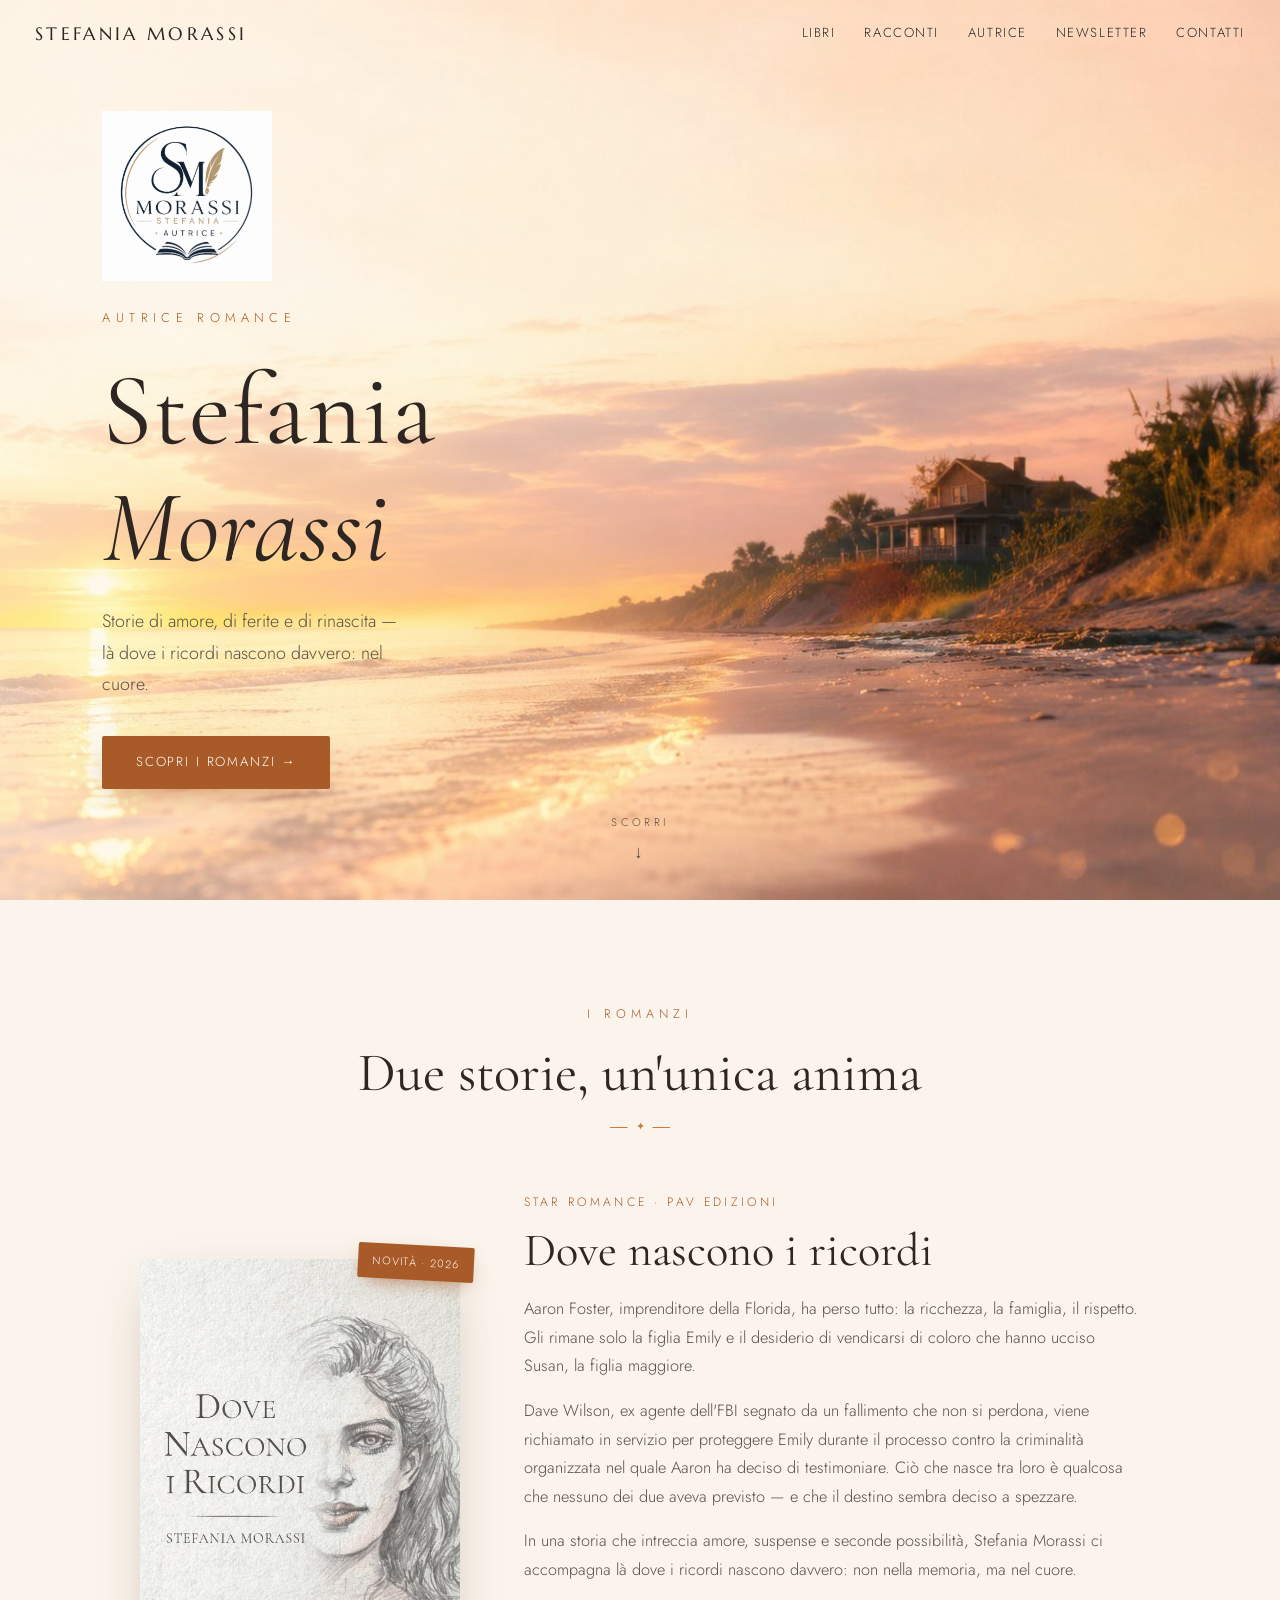
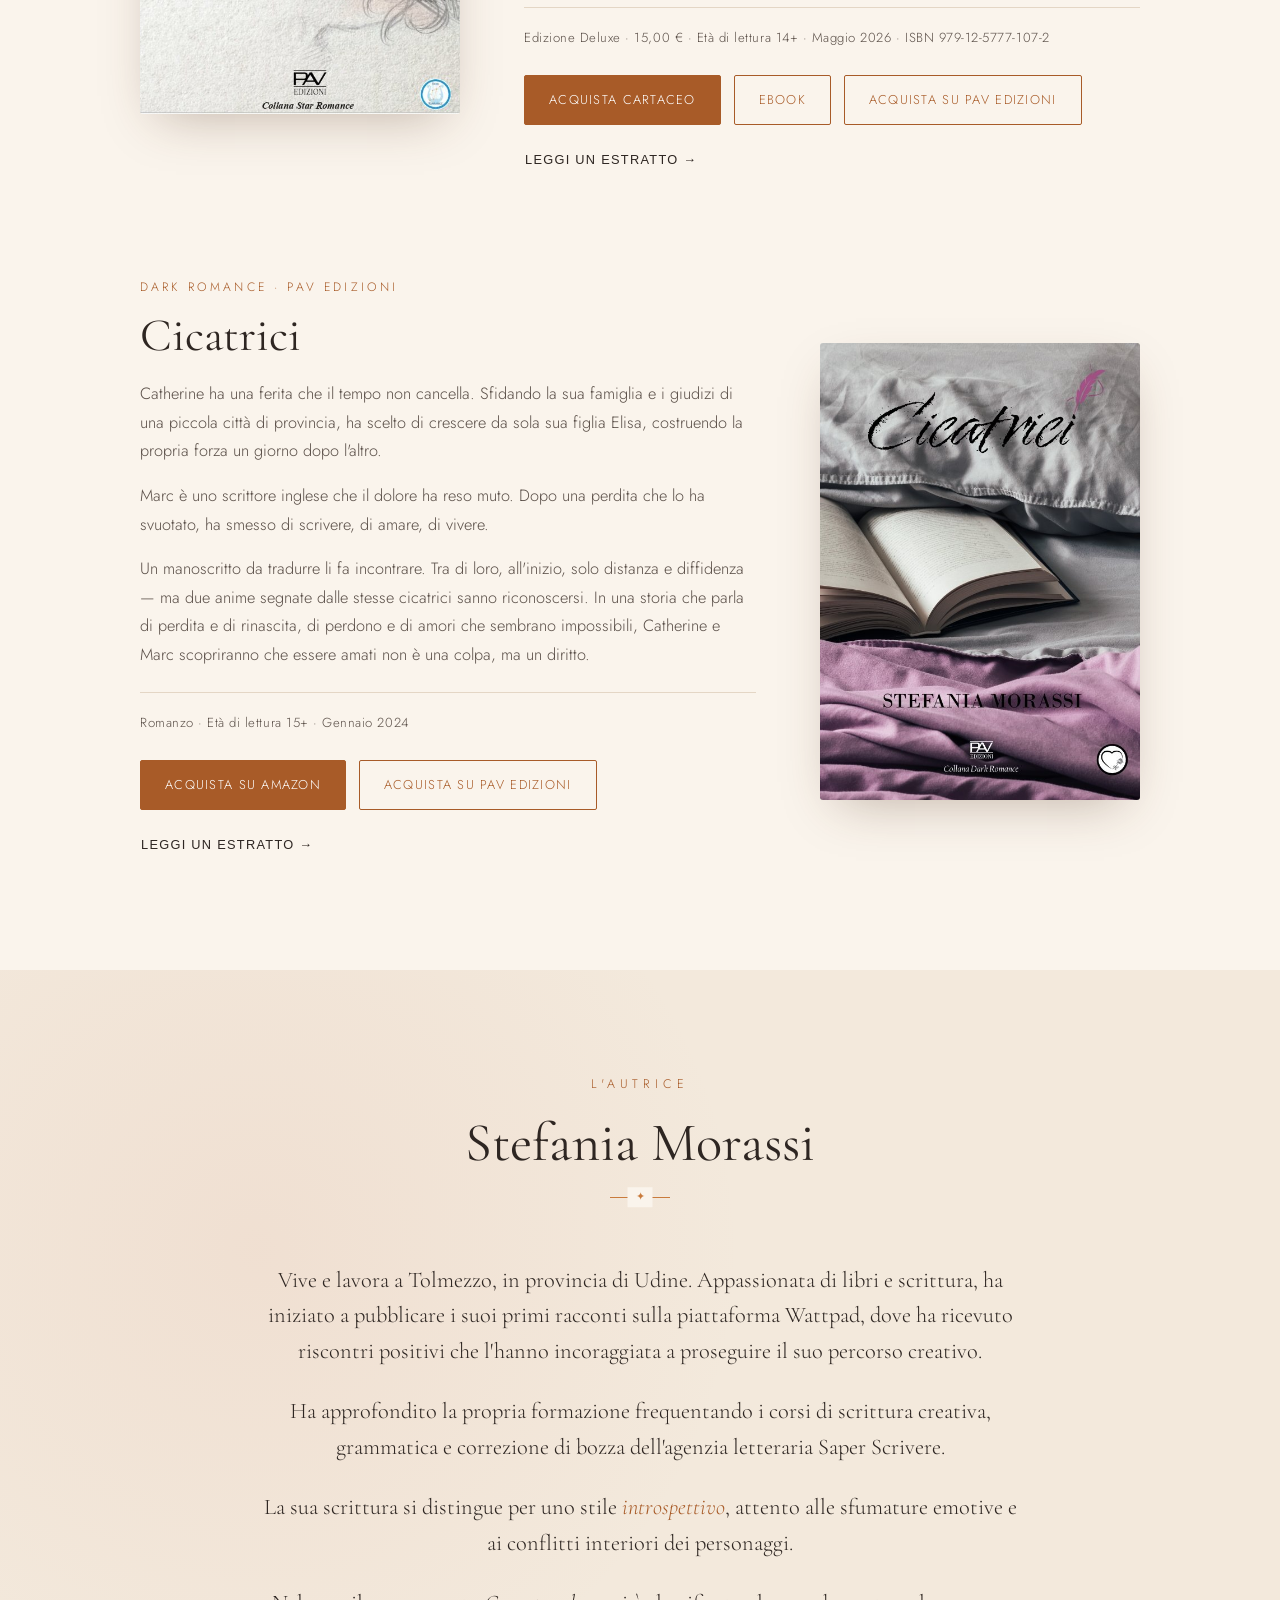
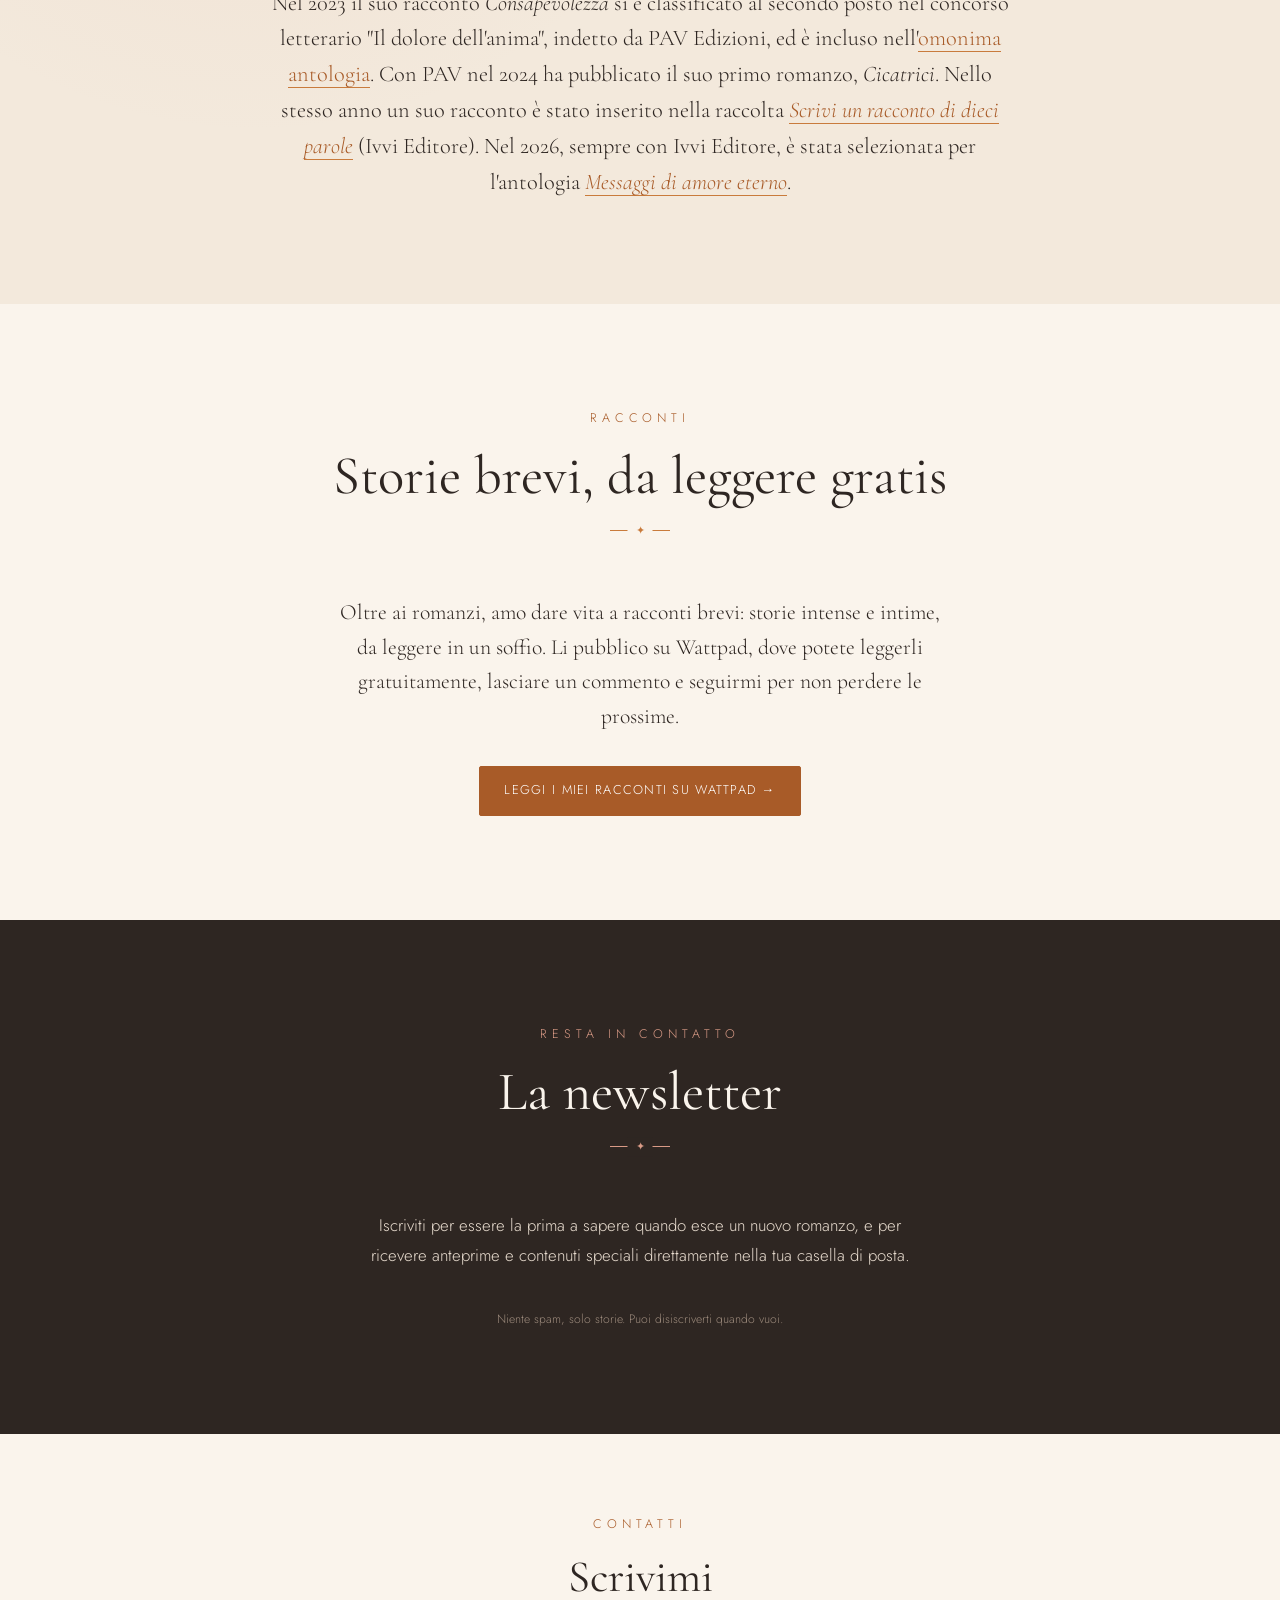
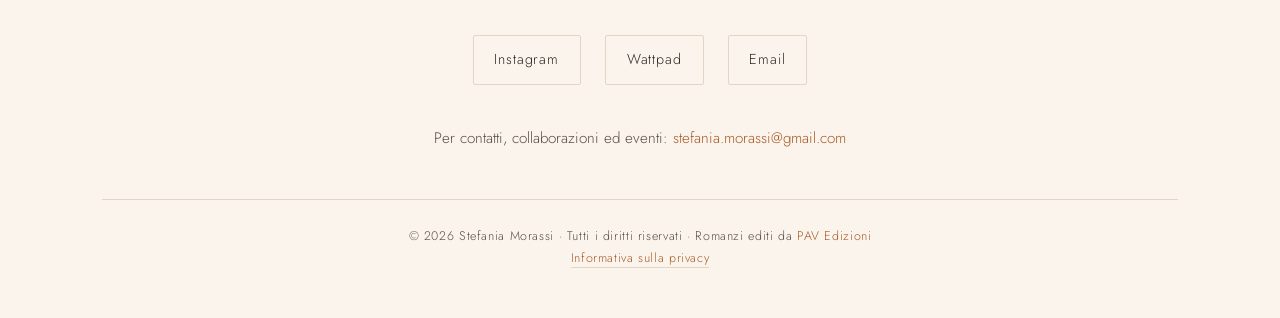
==== commit 1541c8e2: "Add files via upload" ====
--- a/index.html
+++ b/index.html
@@ -119,6 +119,14 @@
     pointer-events: none;
   }
   .hero-content { position: relative; z-index: 2; max-width: 640px; }
+  .hero-logo {
+    display: block;
+    width: clamp(120px, 18vw, 170px);
+    height: auto;
+    margin-bottom: 1.6rem;
+    opacity: 0;
+    animation: fadeUp 1s ease .15s forwards;
+  }
   .hero-eyebrow {
     font-family: 'Jost', sans-serif;
     font-size: .8rem;
@@ -582,6 +590,7 @@
 <!-- HERO -->
 <header class="hero" id="home">
   <div class="hero-content">
+    <img src="images/logo-stefania-morassi.png" alt="Stefania Morassi — Autrice Romance" class="hero-logo">
     <div class="hero-eyebrow">Autrice Romance</div>
     <h1>Stefania<span class="light">Morassi</span></h1>
     <p class="tagline">Storie di amore, di ferite e di rinascita — là dove i ricordi nascono davvero: nel cuore.</p>
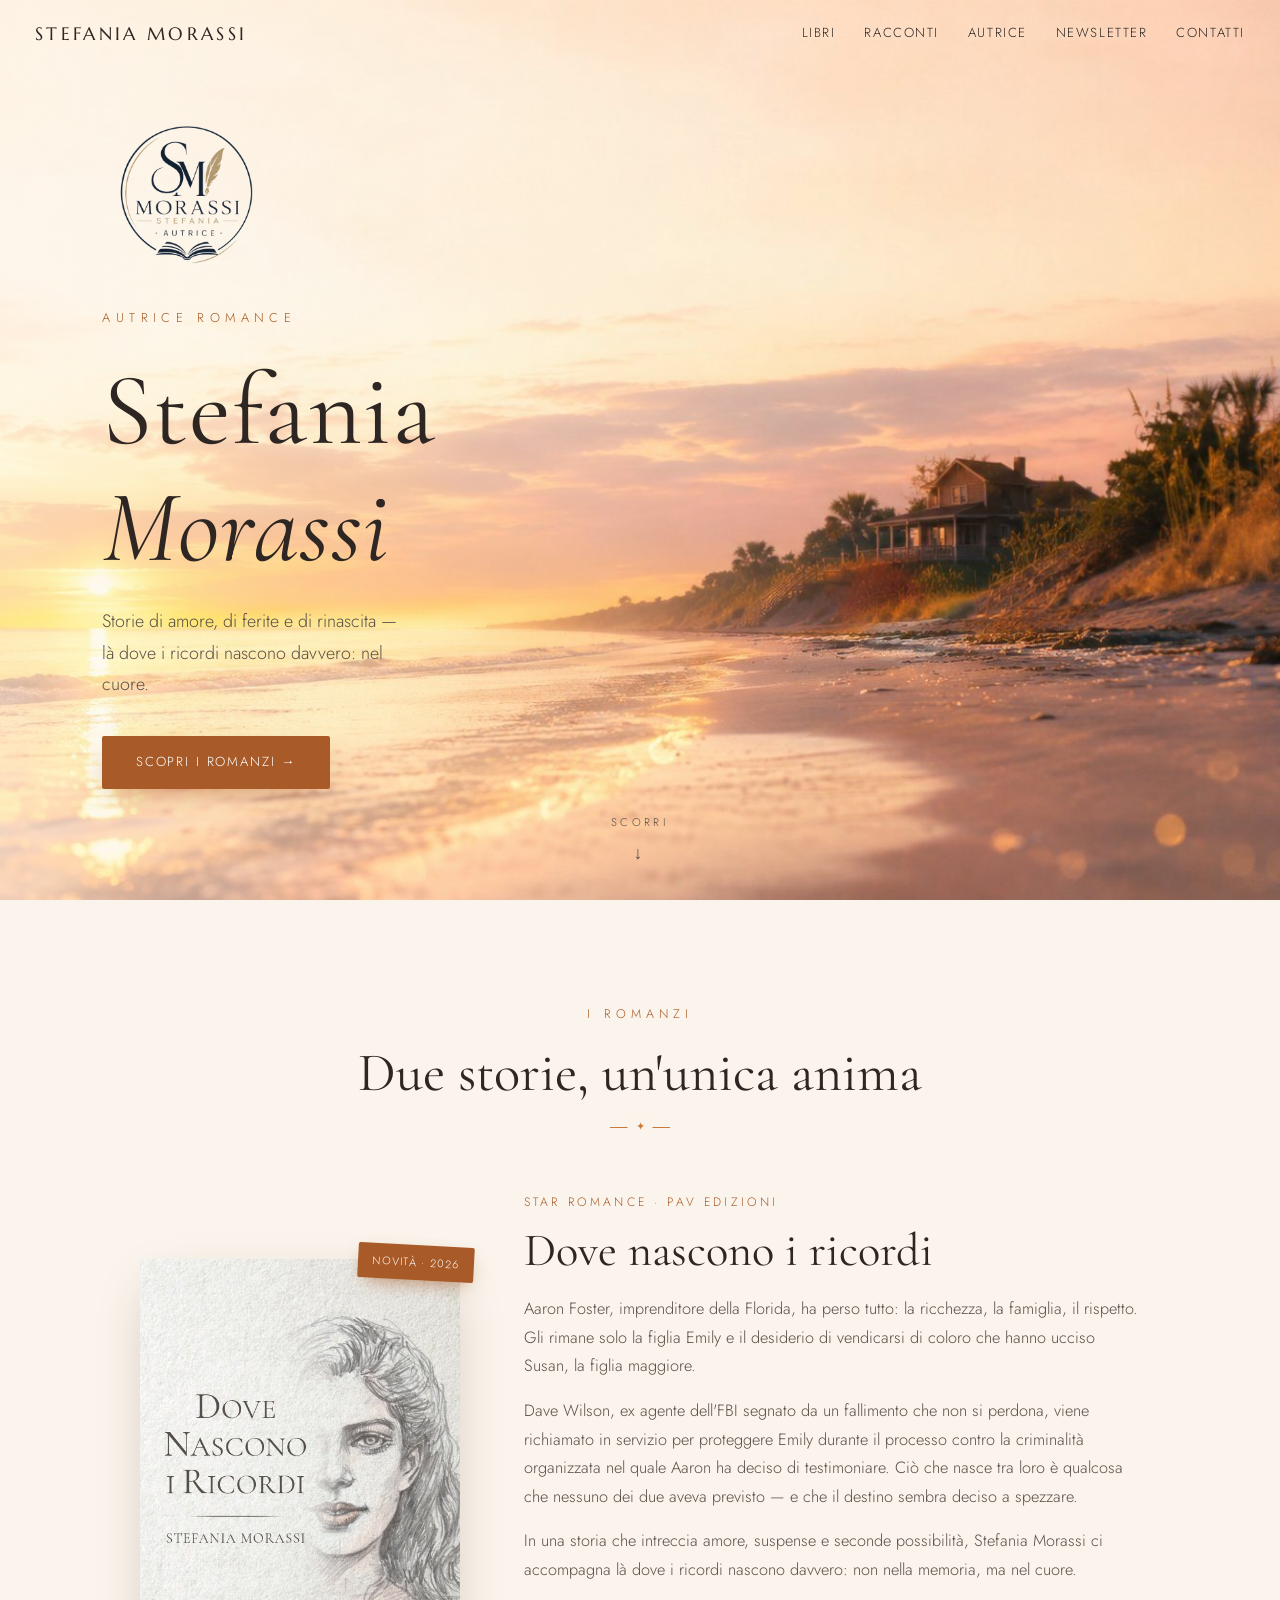
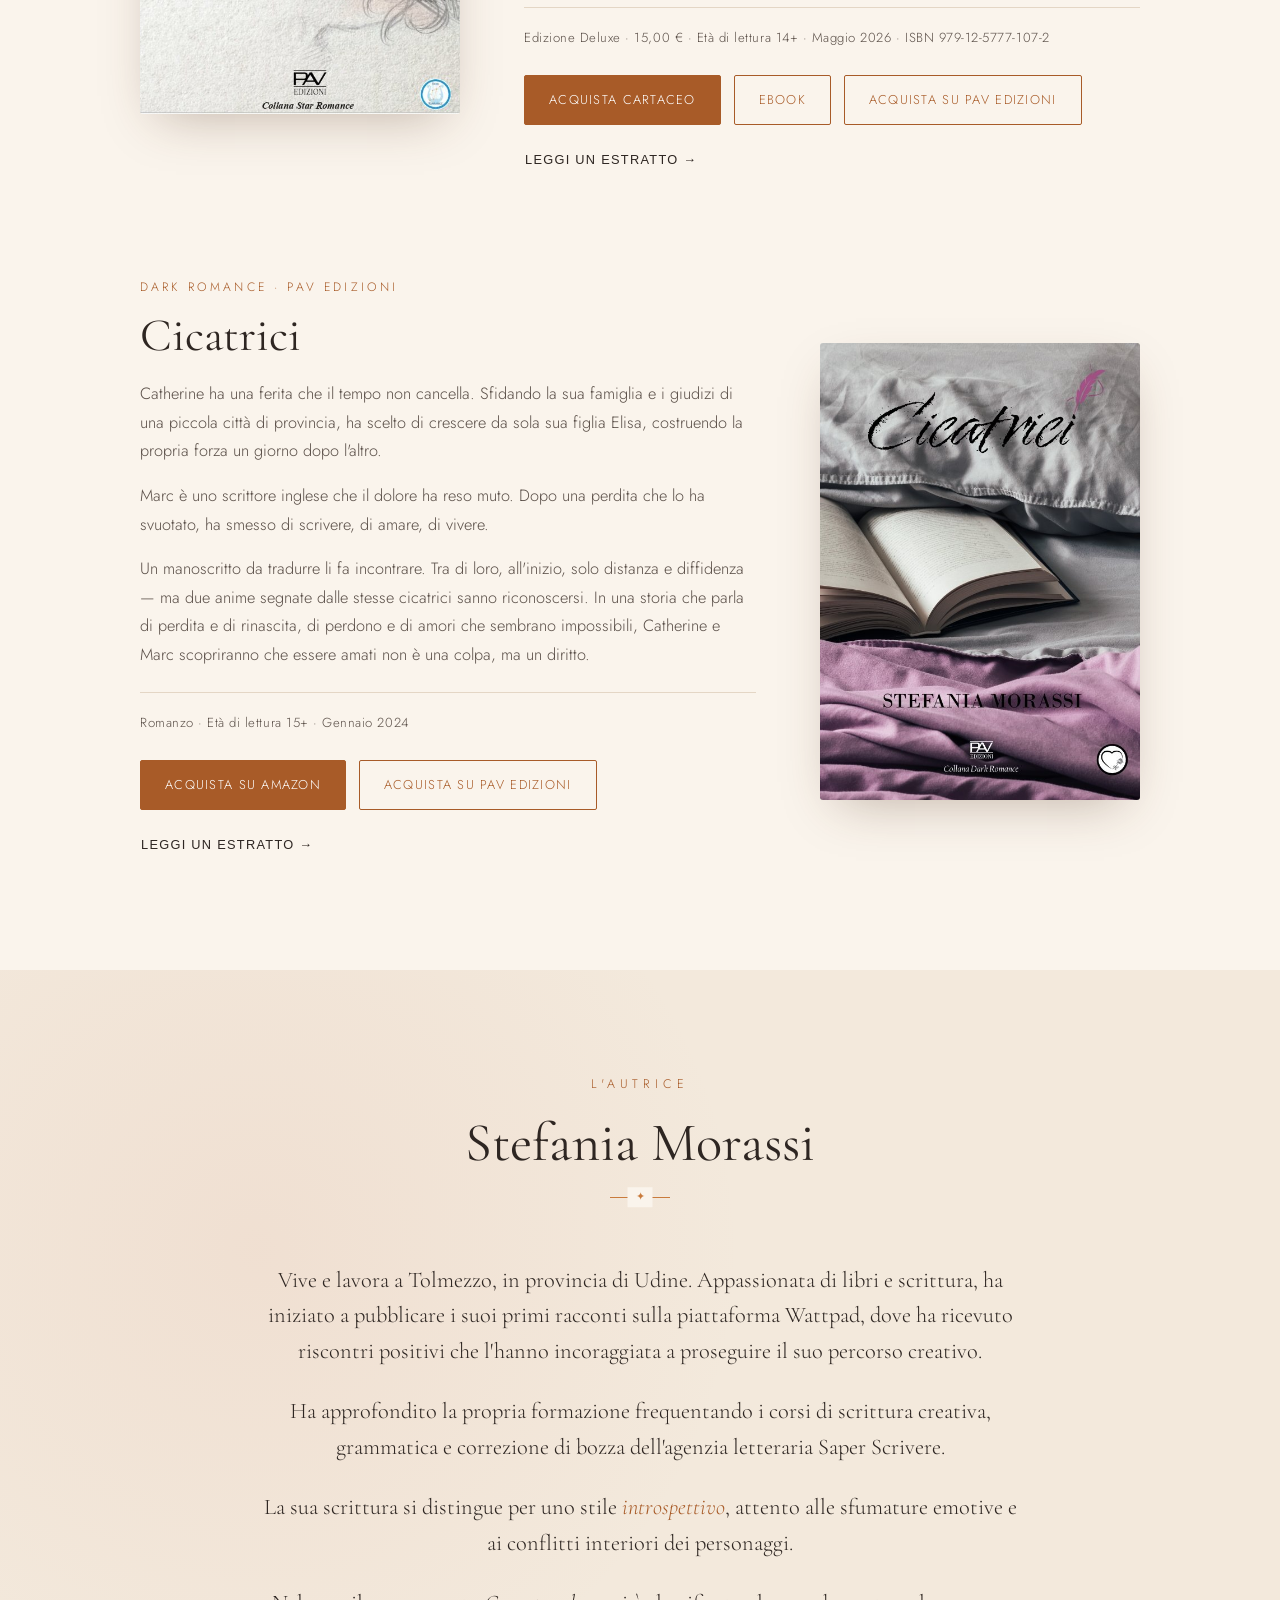
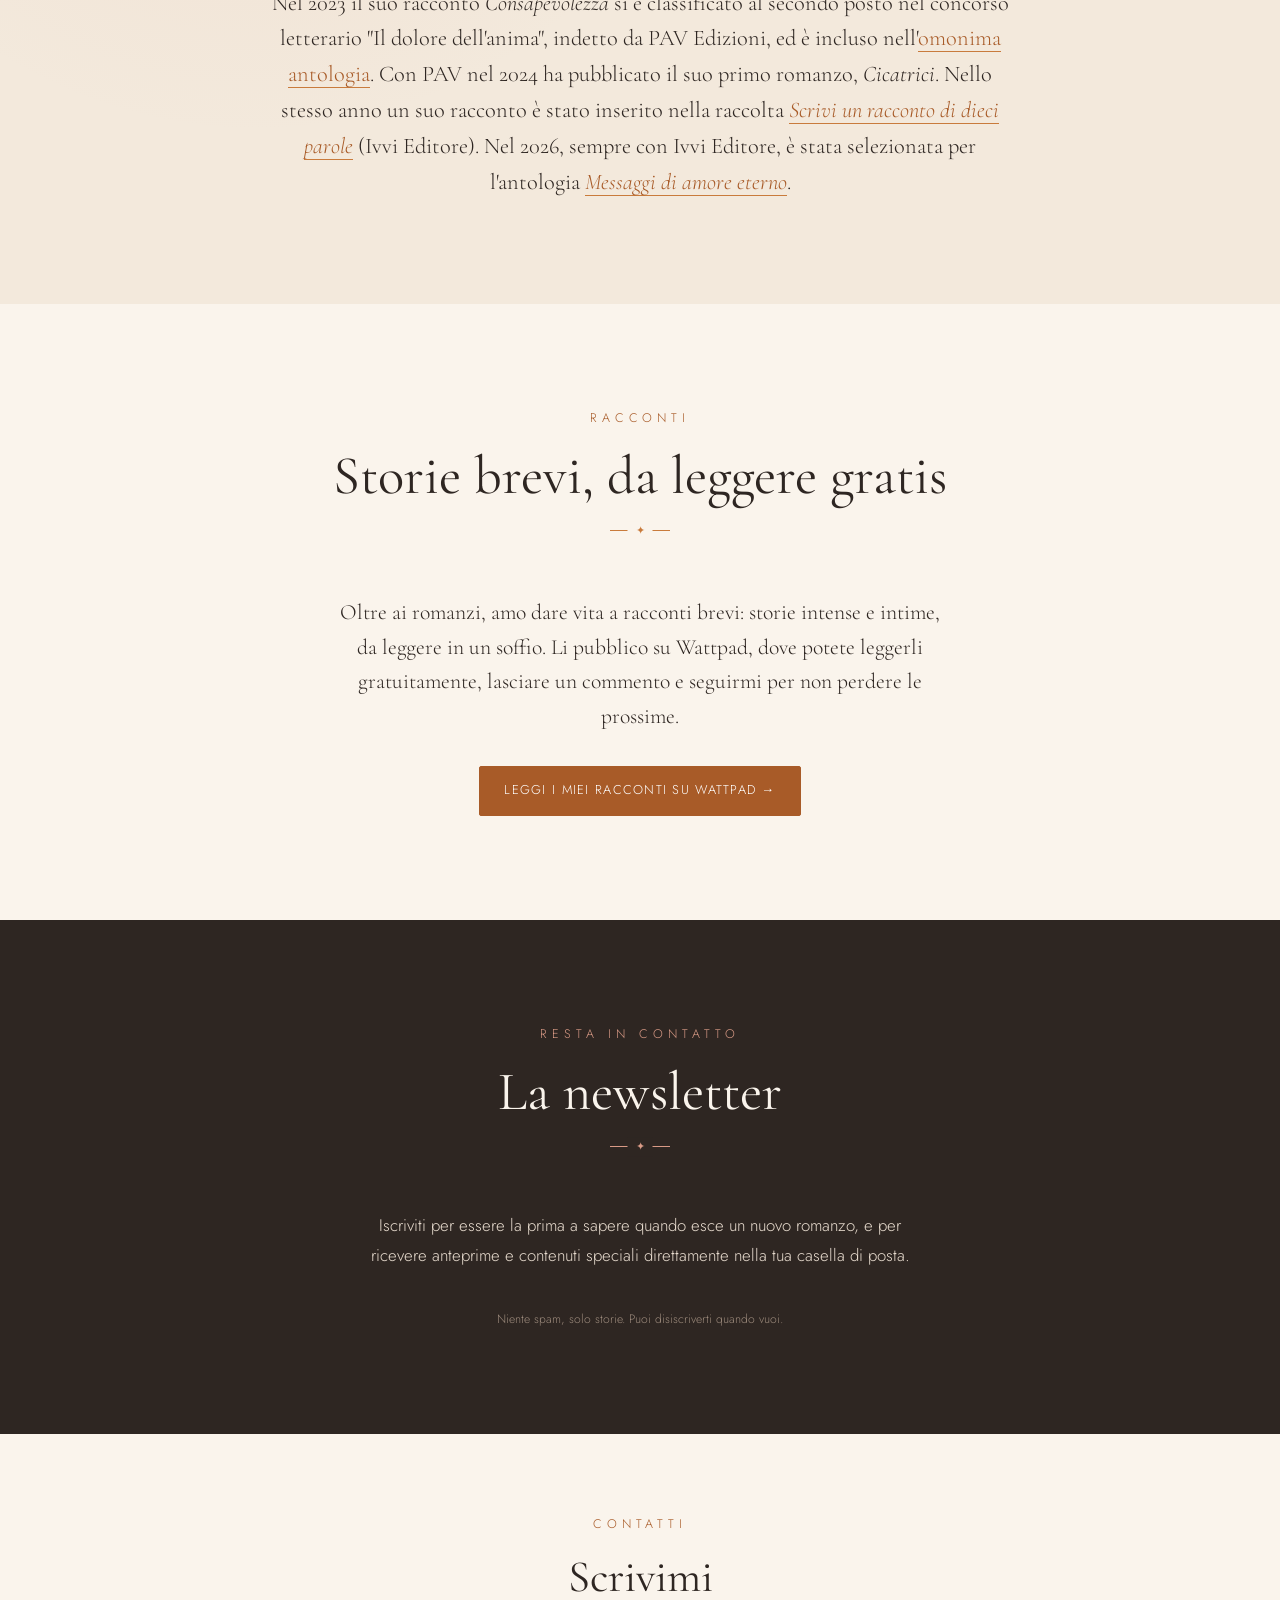
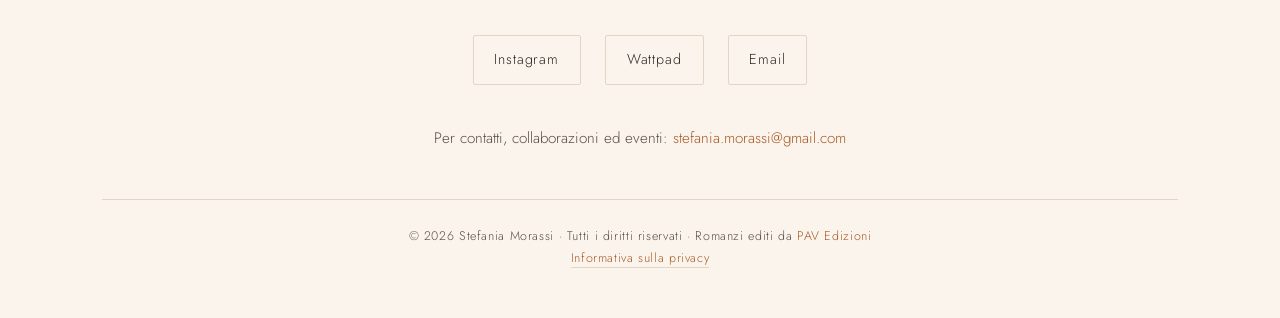
==== commit 011455de: "Add files via upload" ====
--- a/index.html
+++ b/index.html
@@ -590,7 +590,7 @@
 <!-- HERO -->
 <header class="hero" id="home">
   <div class="hero-content">
-    <img src="images/logo-stefania-morassi.png" alt="Stefania Morassi — Autrice Romance" class="hero-logo">
+    <img src="images/logo-stefania-morassi-trasparente.png" alt="Stefania Morassi — Autrice Romance" class="hero-logo">
     <div class="hero-eyebrow">Autrice Romance</div>
     <h1>Stefania<span class="light">Morassi</span></h1>
     <p class="tagline">Storie di amore, di ferite e di rinascita — là dove i ricordi nascono davvero: nel cuore.</p>
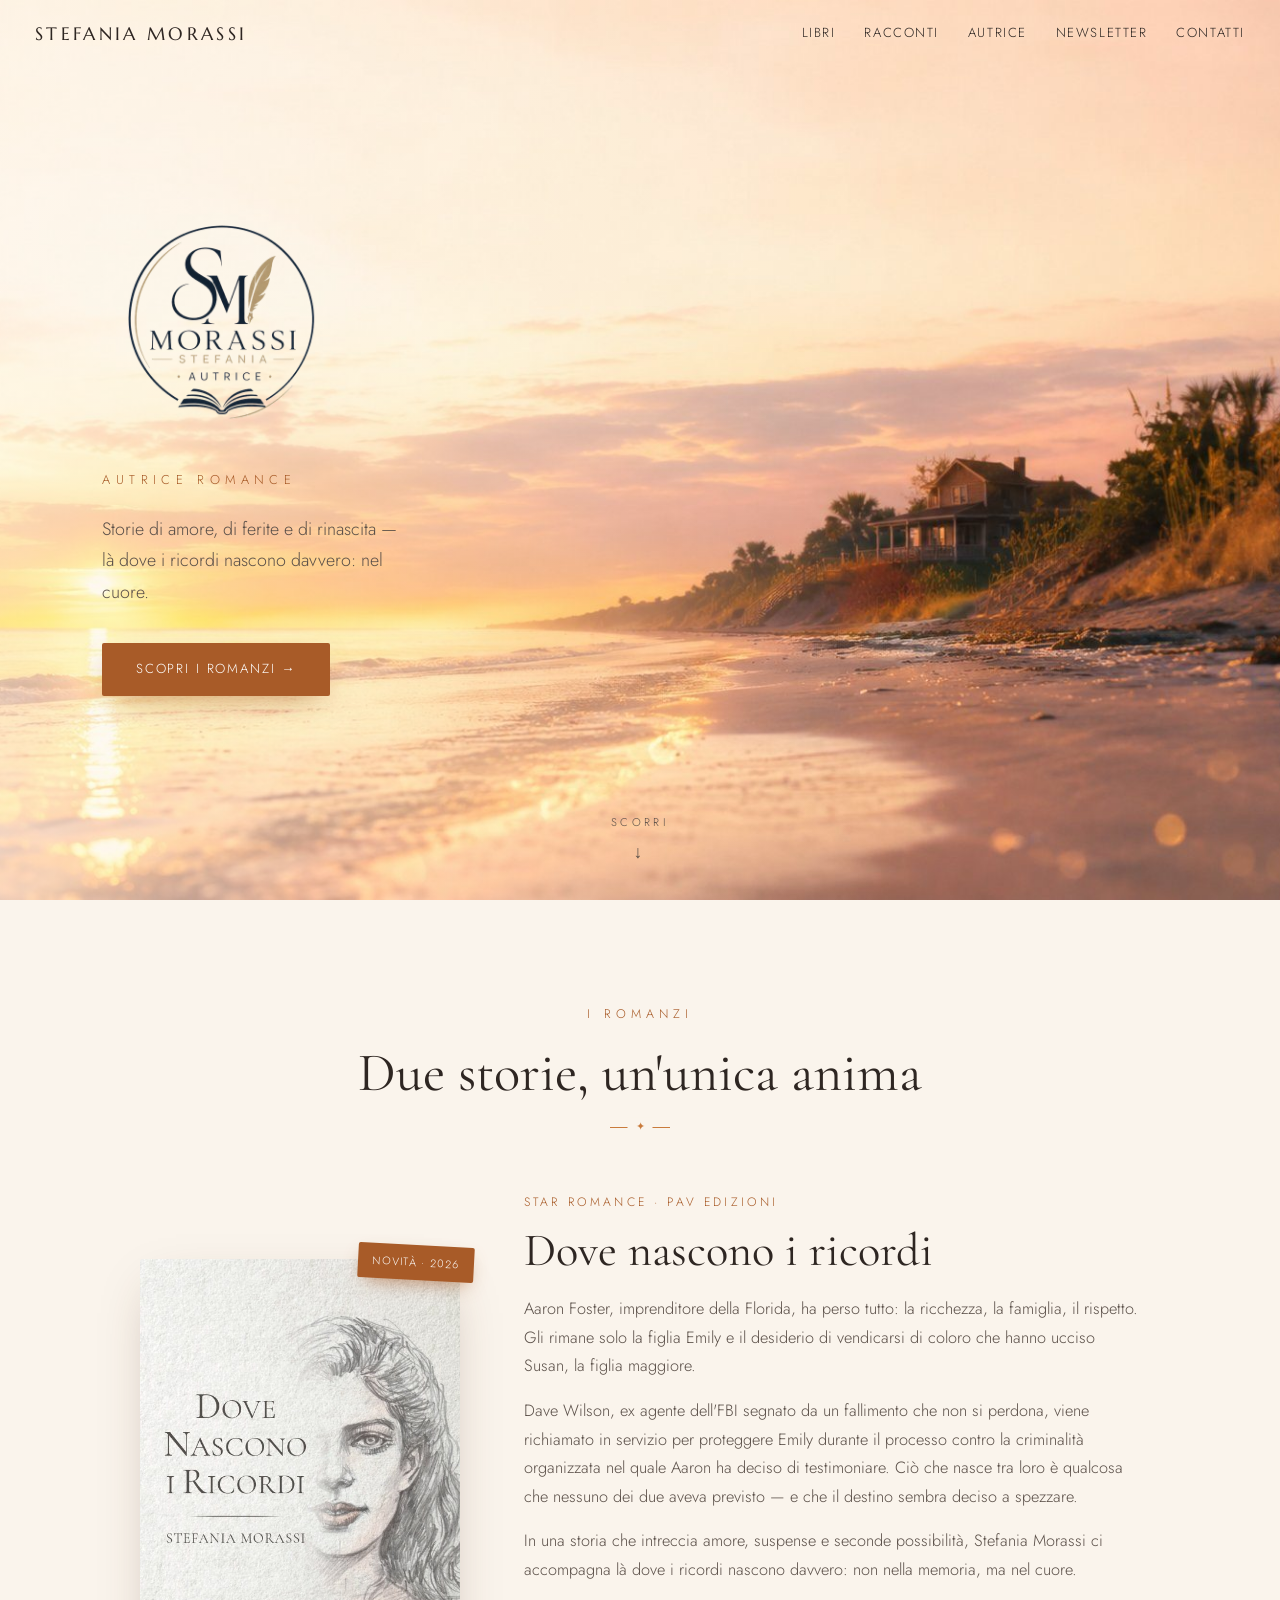
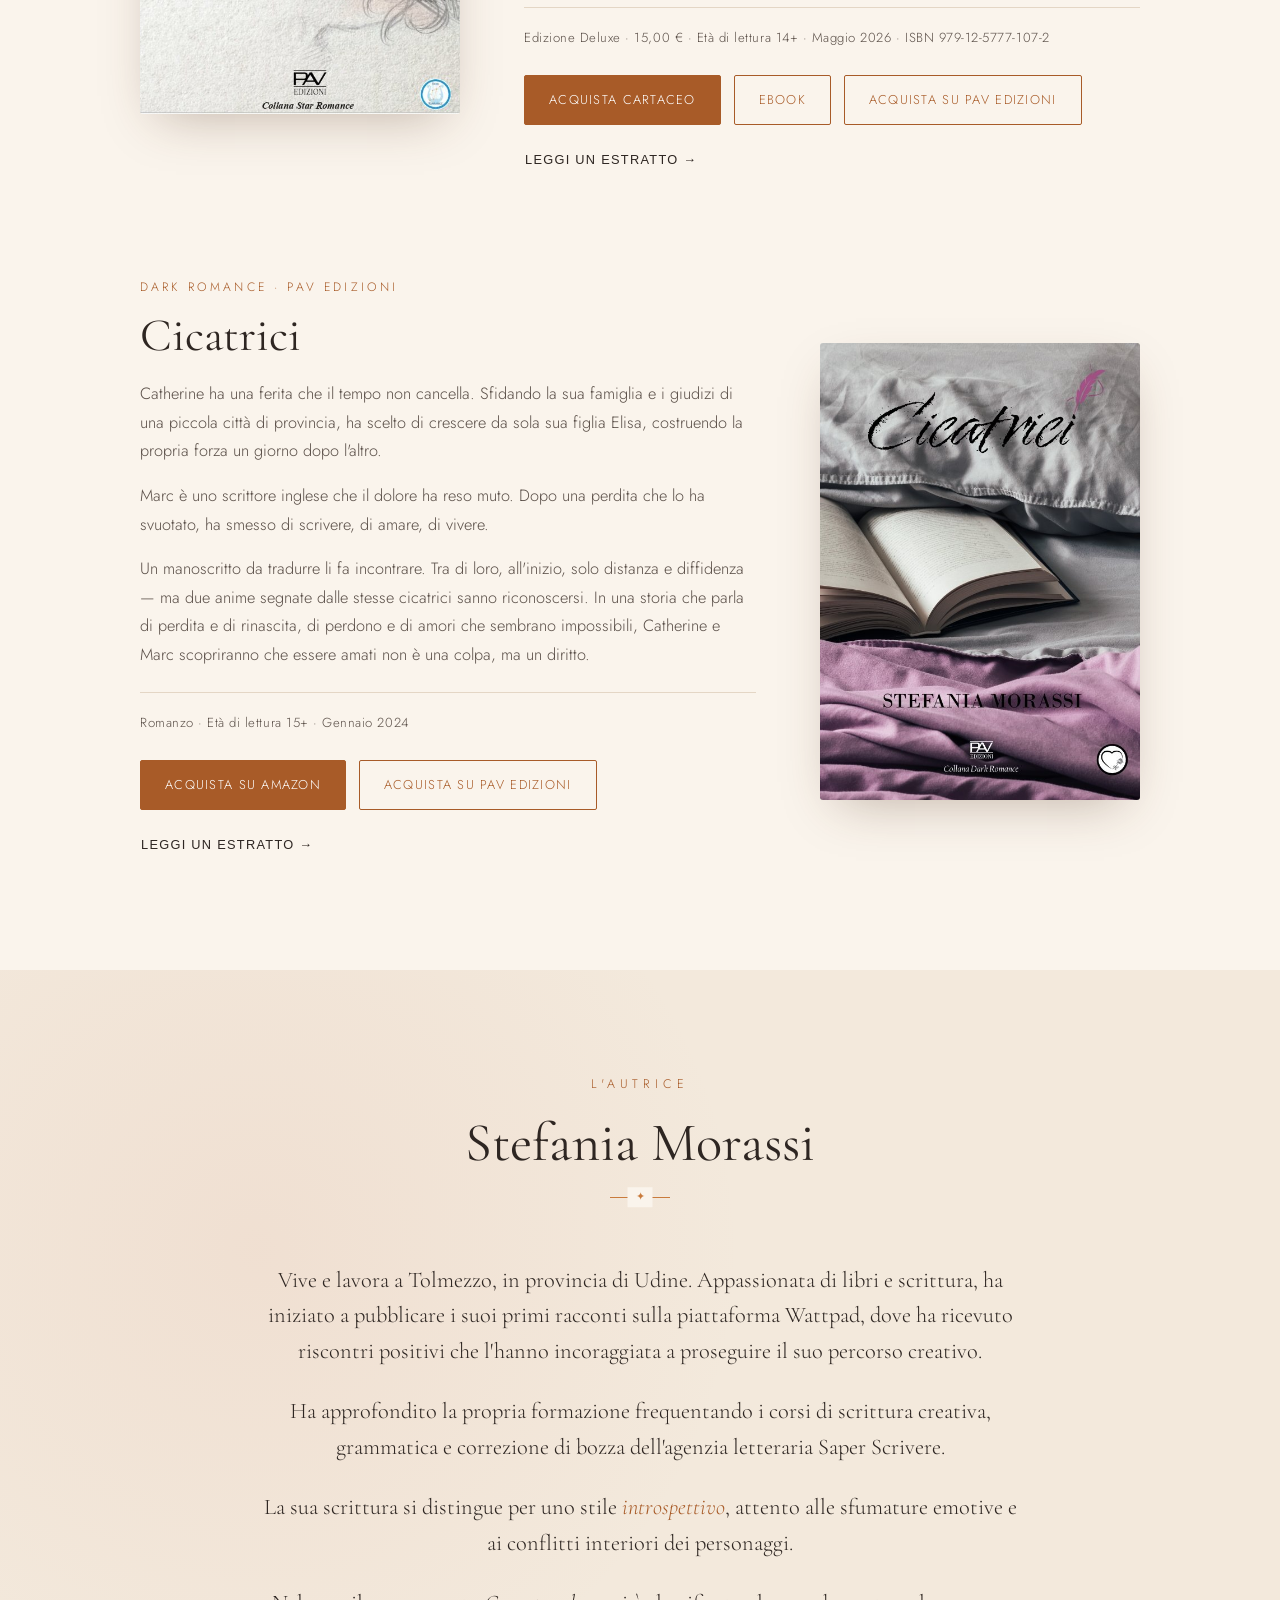
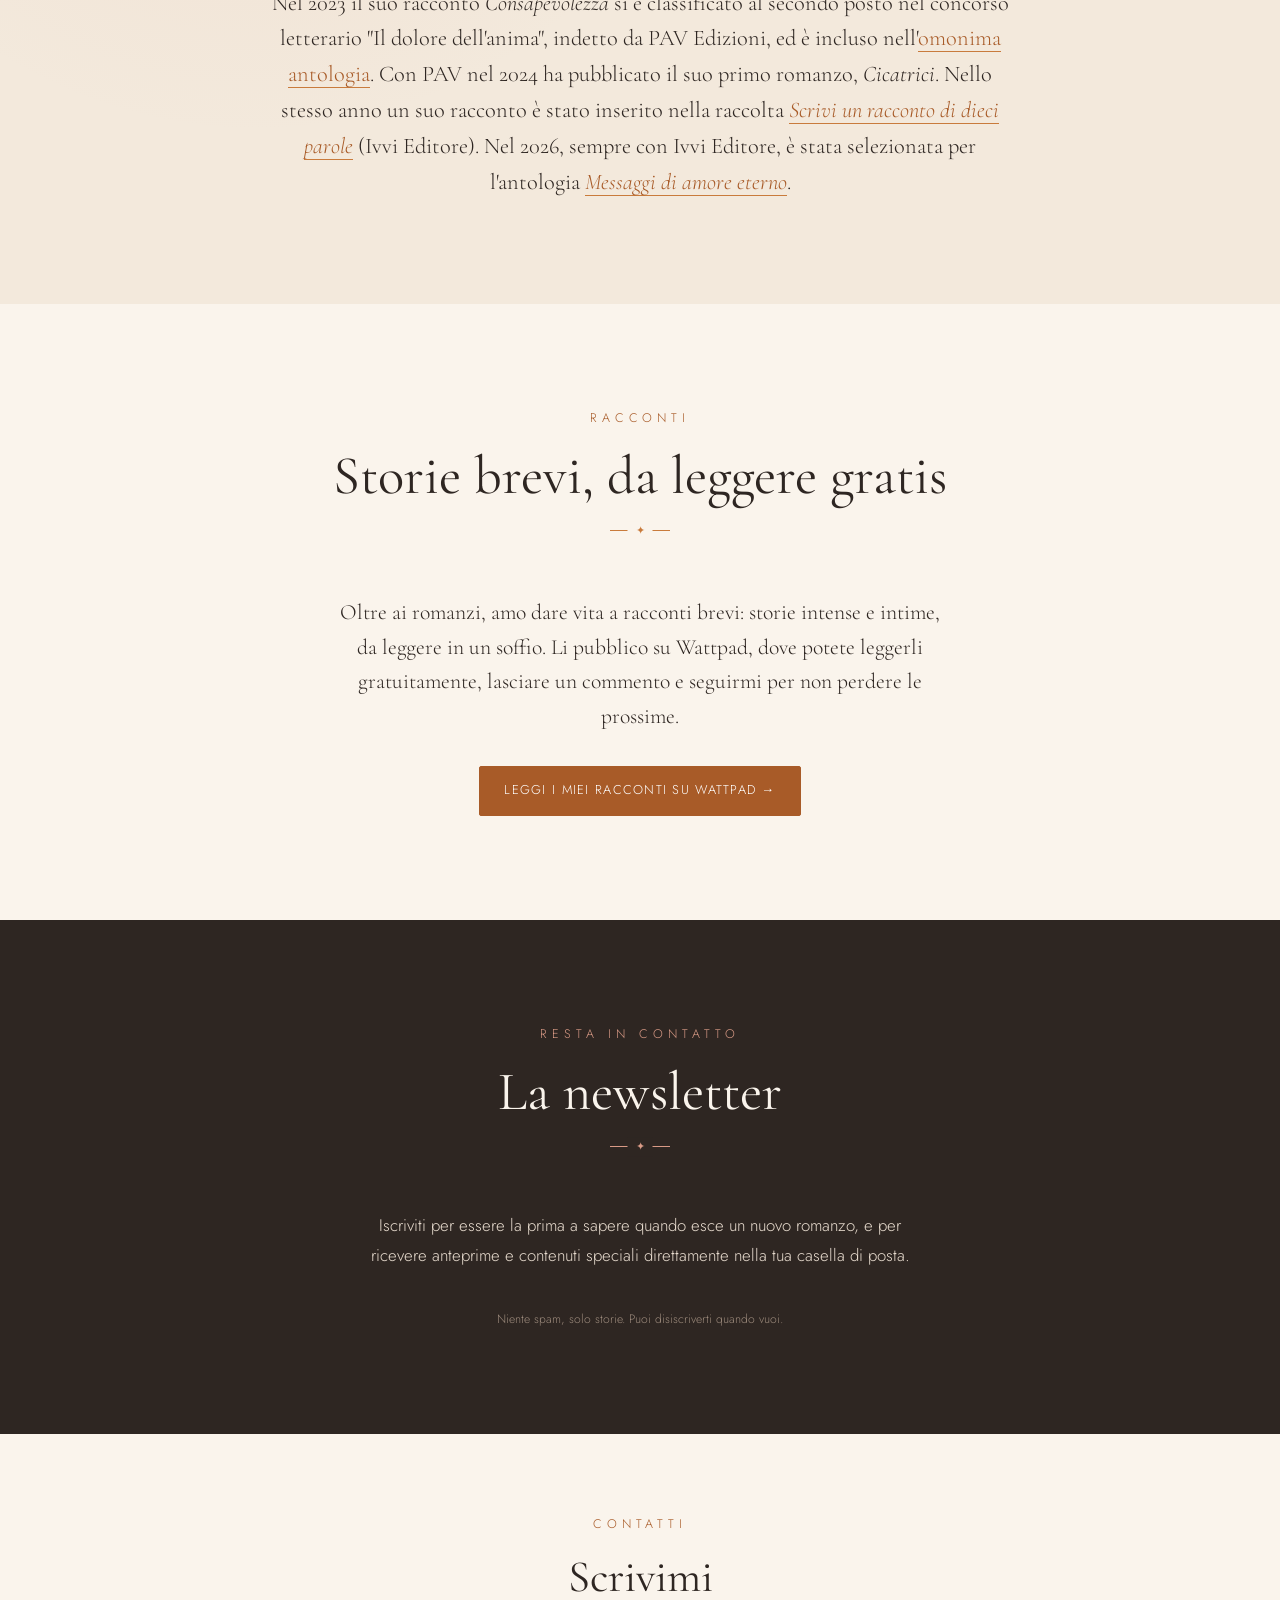
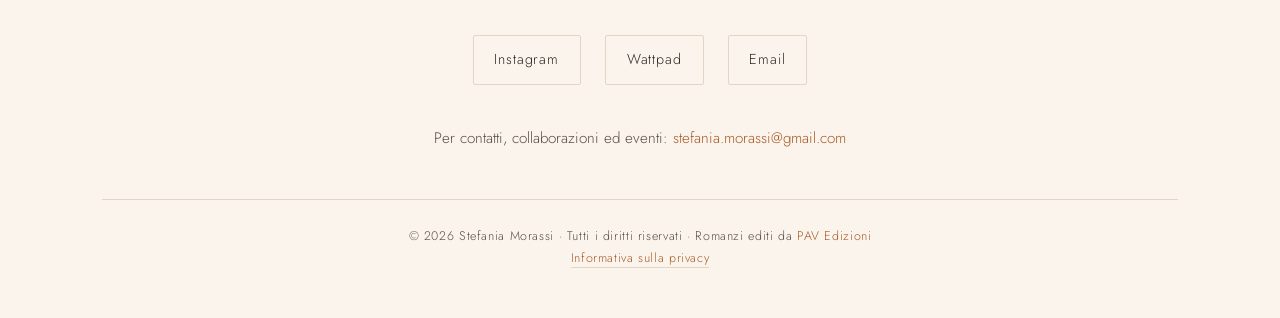
==== commit e45cf423: "Add files via upload" ====
--- a/index.html
+++ b/index.html
@@ -119,9 +119,18 @@
     pointer-events: none;
   }
   .hero-content { position: relative; z-index: 2; max-width: 640px; }
+  .visually-hidden {
+    position: absolute;
+    width: 1px; height: 1px;
+    padding: 0; margin: -1px;
+    overflow: hidden;
+    clip: rect(0, 0, 0, 0);
+    white-space: nowrap;
+    border: 0;
+  }
   .hero-logo {
     display: block;
-    width: clamp(120px, 18vw, 170px);
+    width: clamp(180px, 24vw, 240px);
     height: auto;
     margin-bottom: 1.6rem;
     opacity: 0;
@@ -592,7 +601,7 @@
   <div class="hero-content">
     <img src="images/logo-stefania-morassi-trasparente.png" alt="Stefania Morassi — Autrice Romance" class="hero-logo">
     <div class="hero-eyebrow">Autrice Romance</div>
-    <h1>Stefania<span class="light">Morassi</span></h1>
+    <h1 class="visually-hidden">Stefania<span class="light">Morassi</span></h1>
     <p class="tagline">Storie di amore, di ferite e di rinascita — là dove i ricordi nascono davvero: nel cuore.</p>
     <a href="#libri" class="hero-cta">Scopri i romanzi →</a>
   </div>
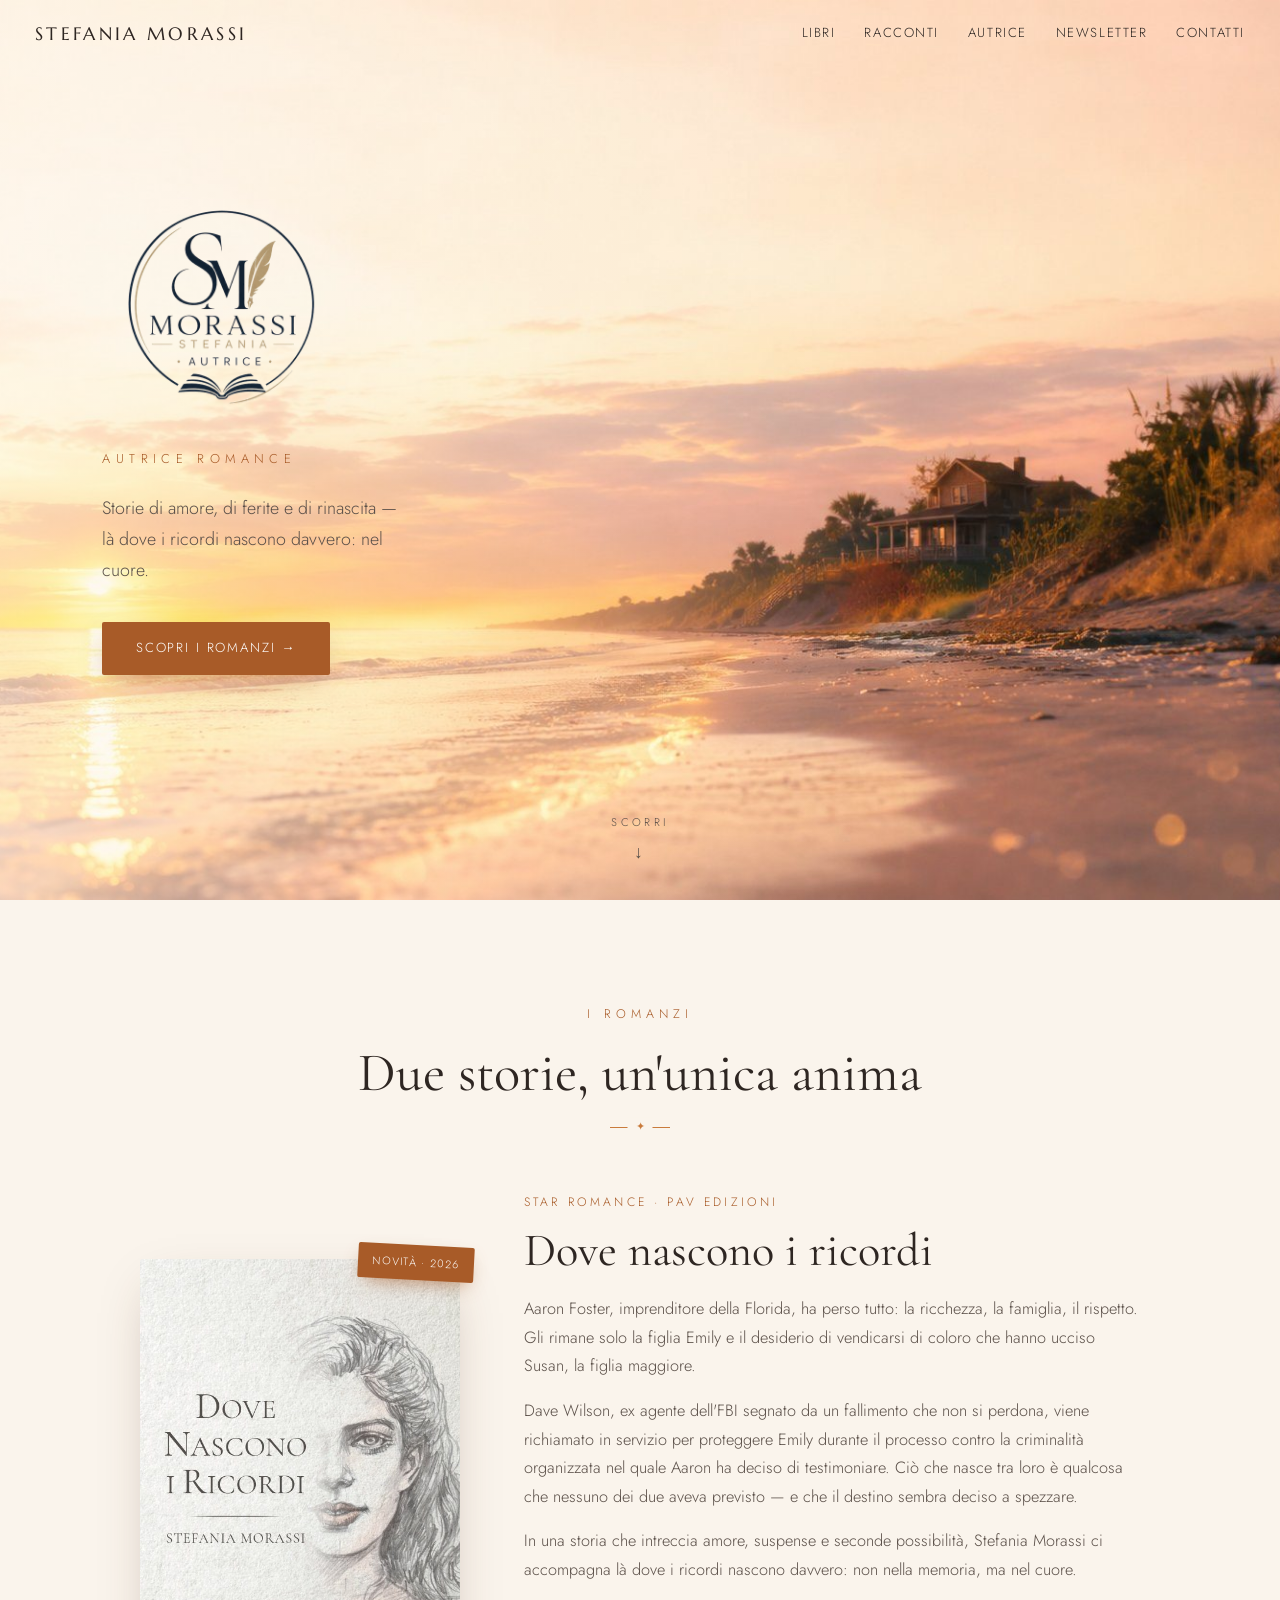
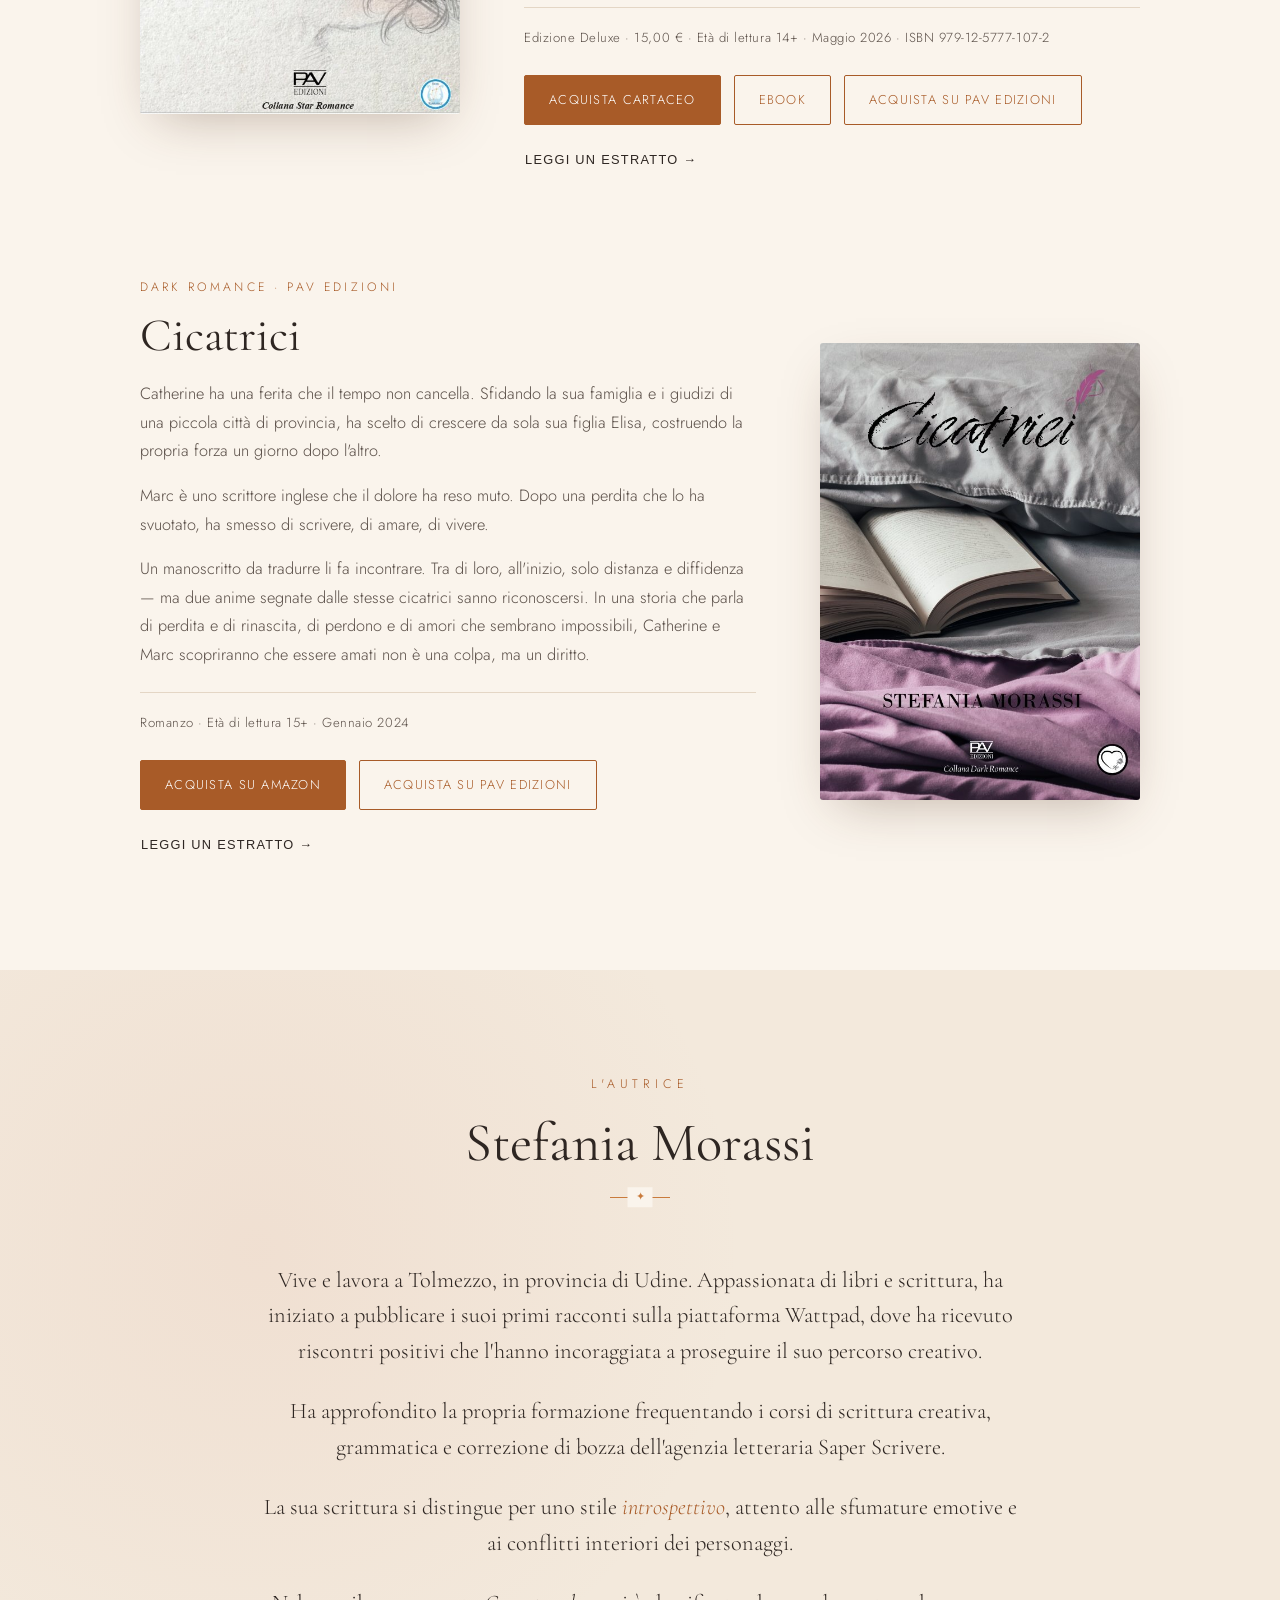
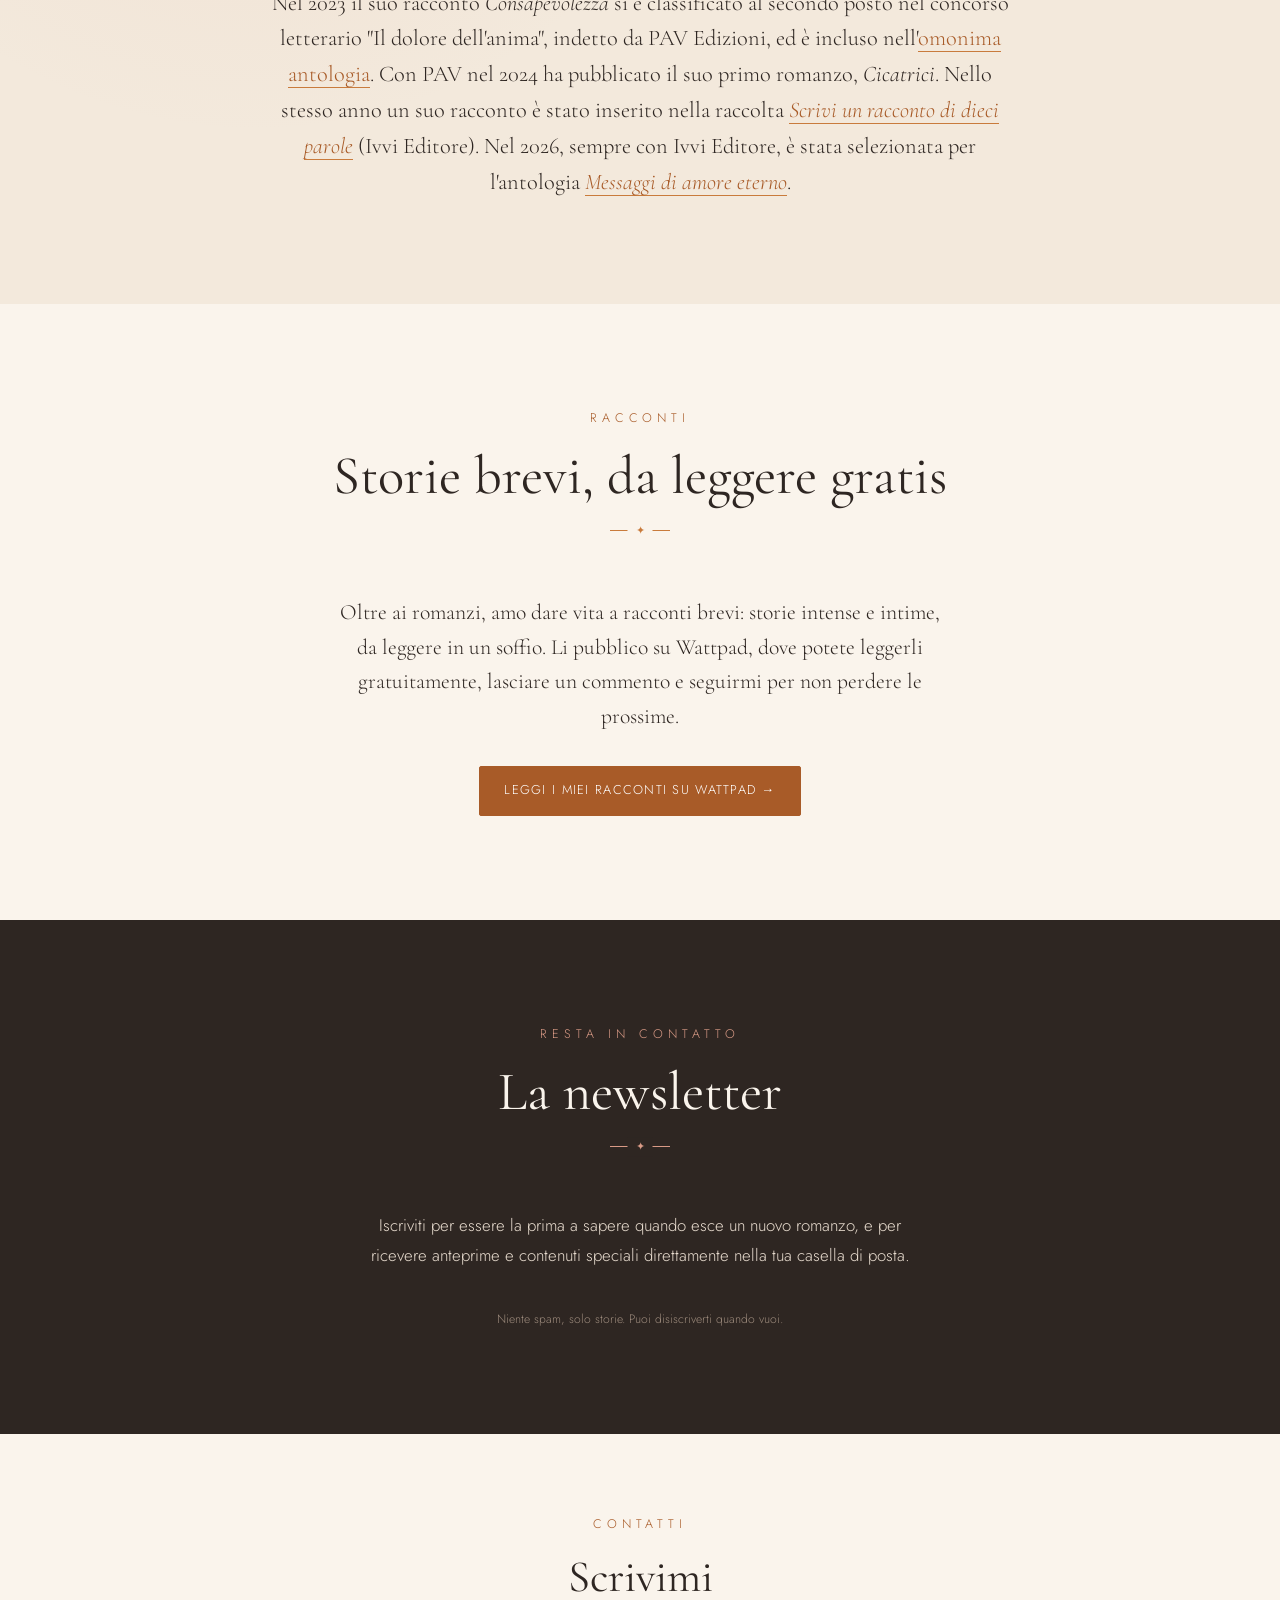
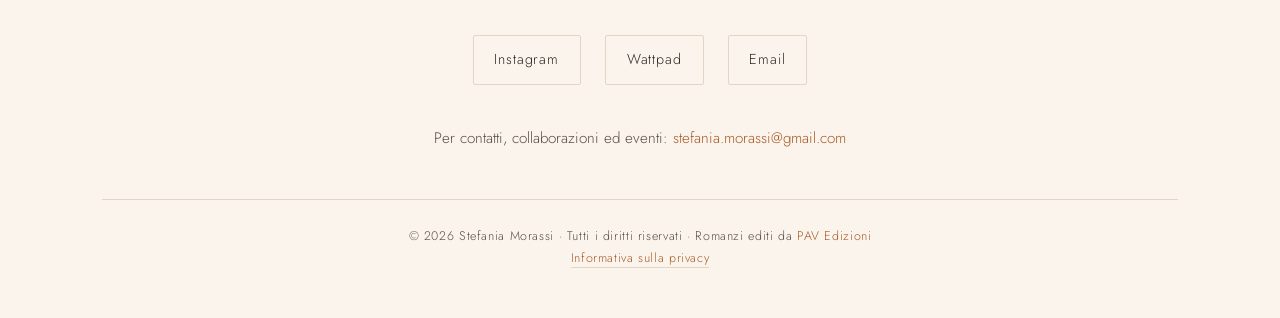
==== commit b61ed686: "Add files via upload" ====
--- a/index.html
+++ b/index.html
@@ -118,7 +118,7 @@
     background: linear-gradient(90deg, rgba(255,251,244,.55) 0%, rgba(255,251,244,.2) 45%, rgba(255,251,244,0) 70%);
     pointer-events: none;
   }
-  .hero-content { position: relative; z-index: 2; max-width: 640px; }
+  .hero-content { position: relative; z-index: 2; max-width: 640px; margin-top: -4vh; }
   .visually-hidden {
     position: absolute;
     width: 1px; height: 1px;
@@ -132,7 +132,7 @@
     display: block;
     width: clamp(180px, 24vw, 240px);
     height: auto;
-    margin-bottom: 1.6rem;
+    margin-bottom: 1.2rem;
     opacity: 0;
     animation: fadeUp 1s ease .15s forwards;
   }
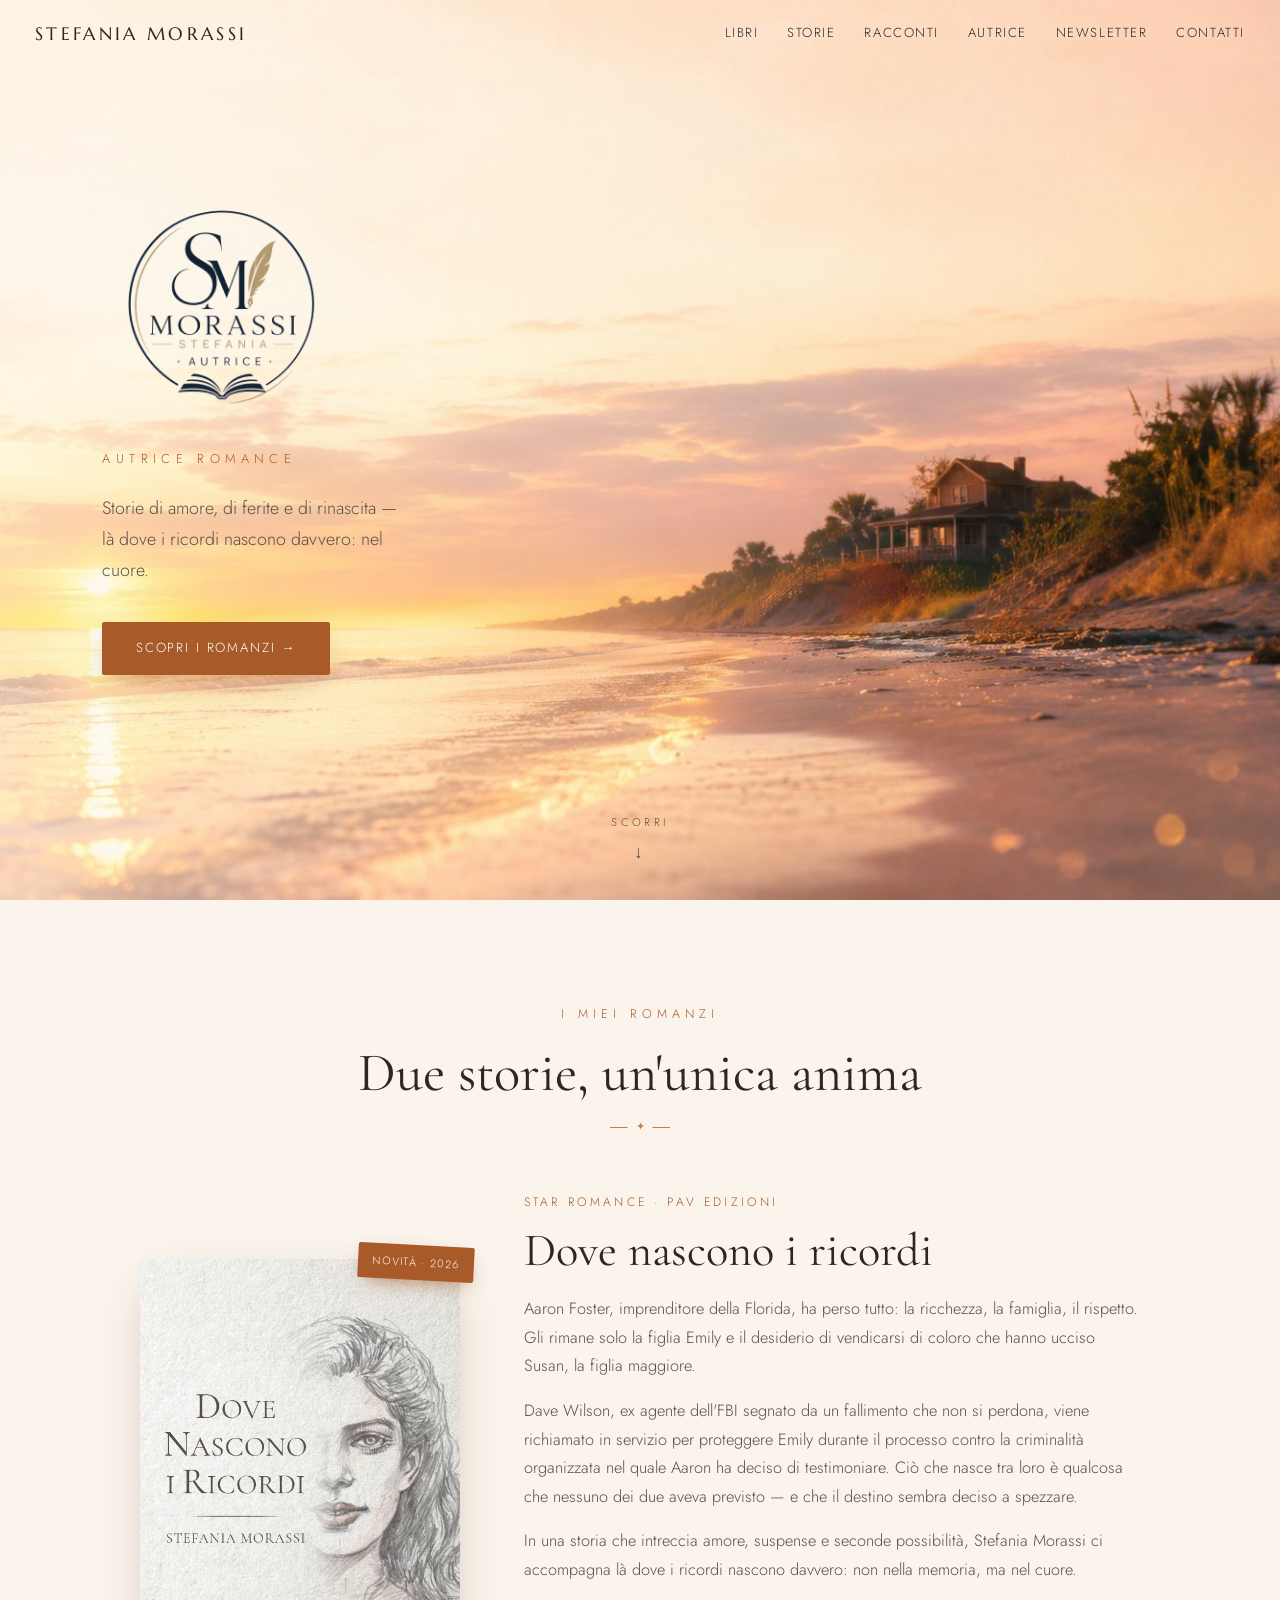
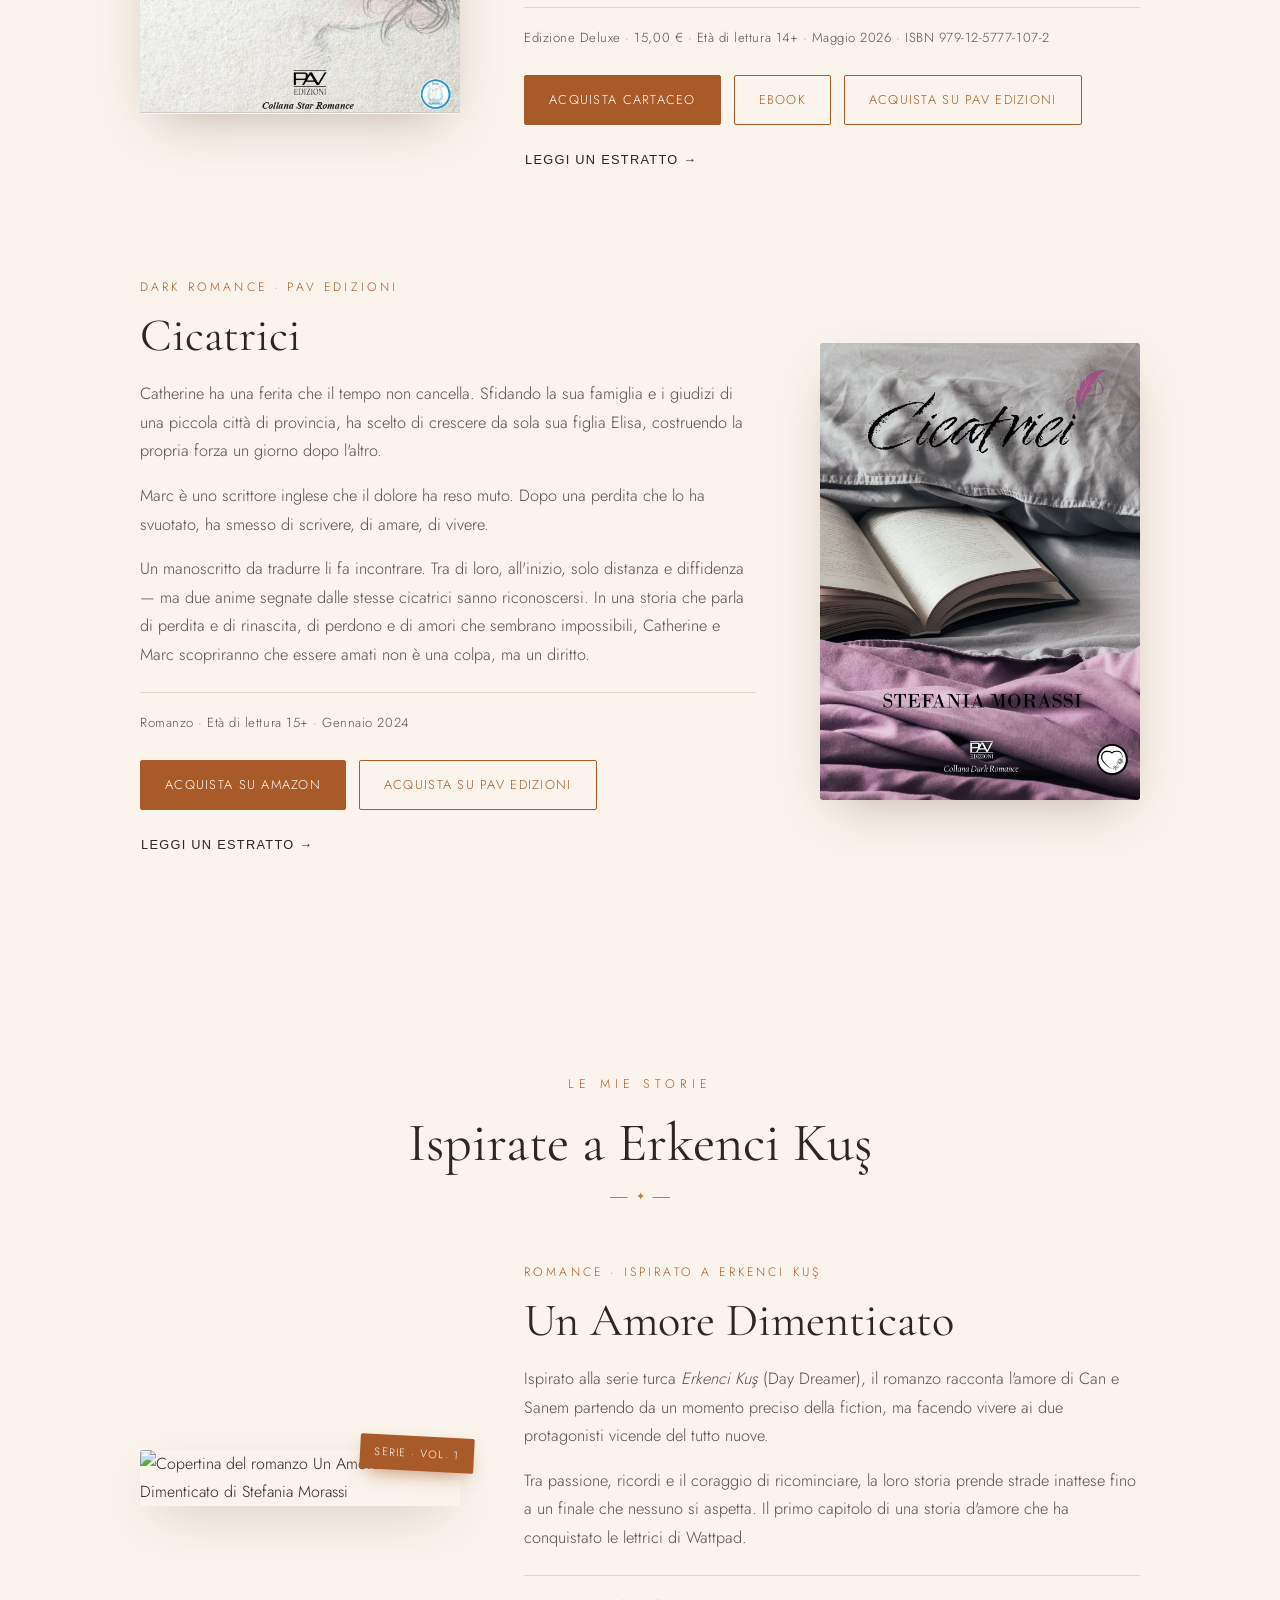
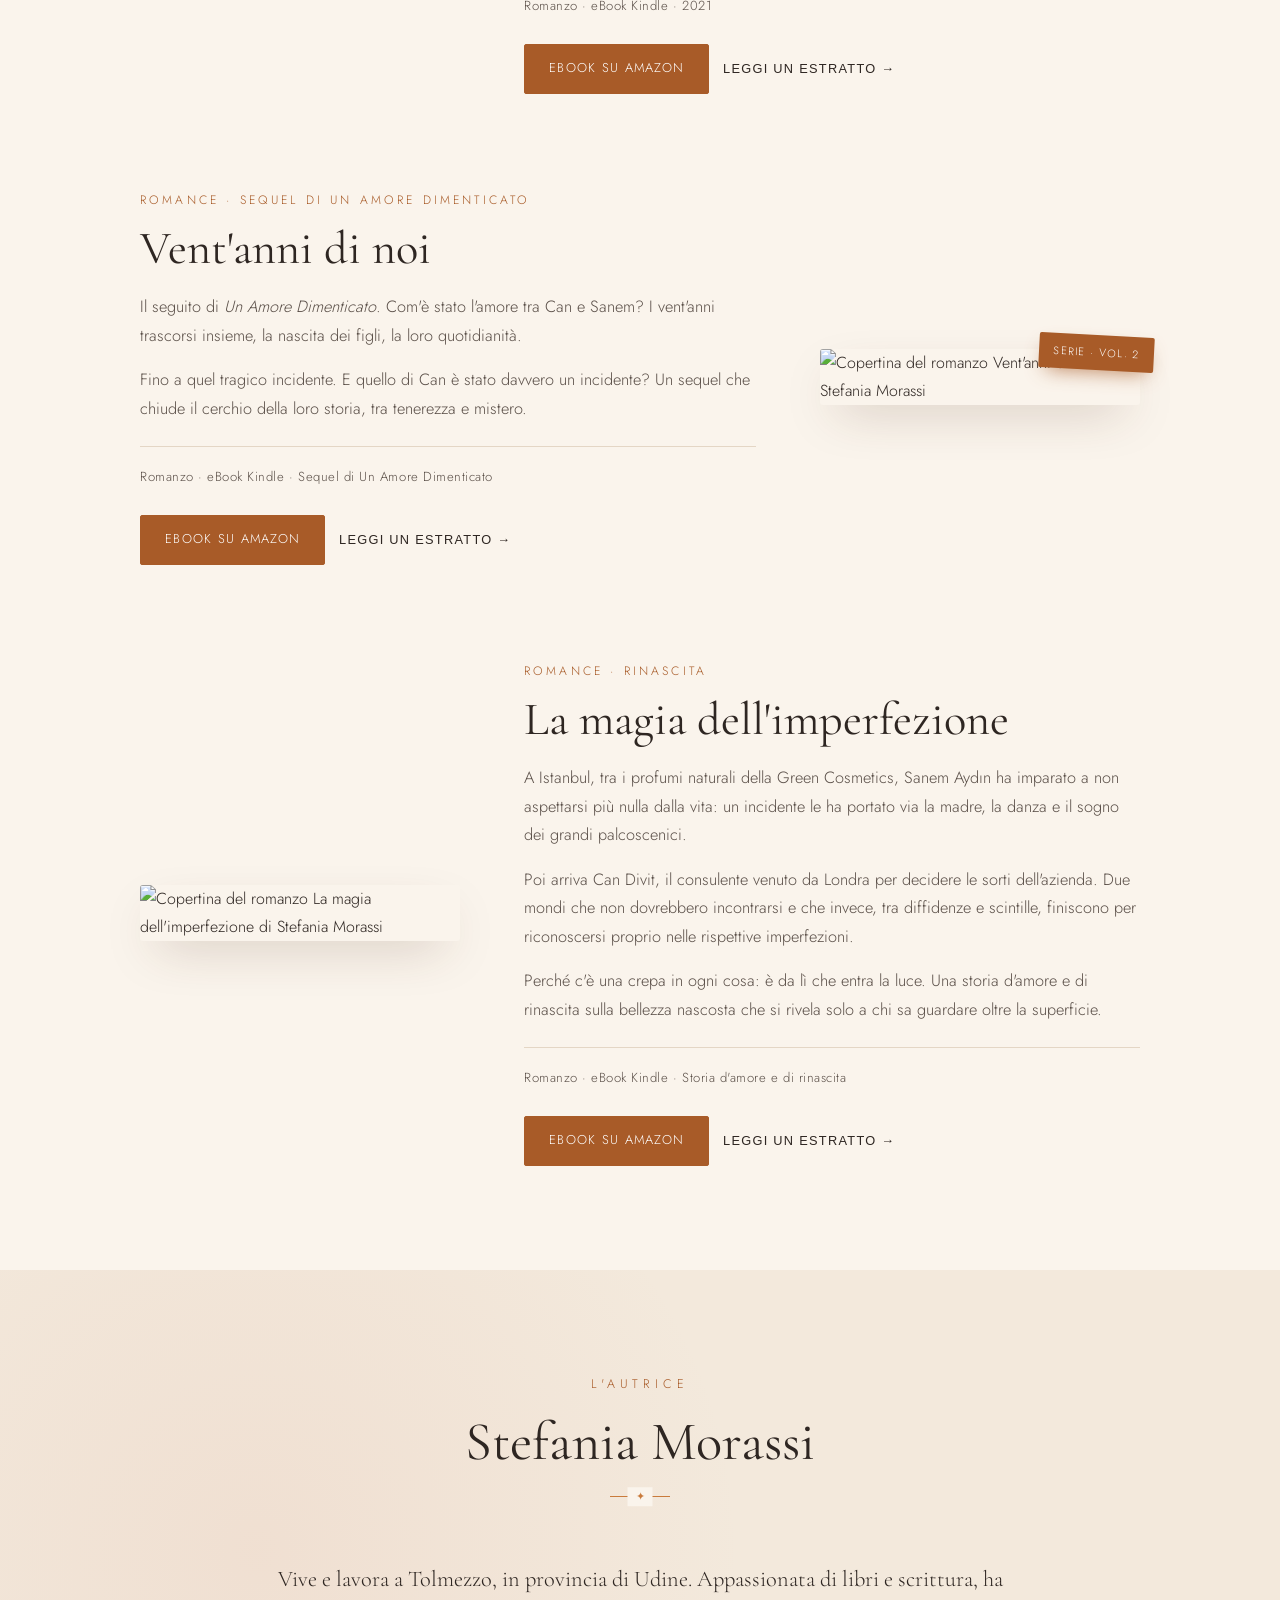
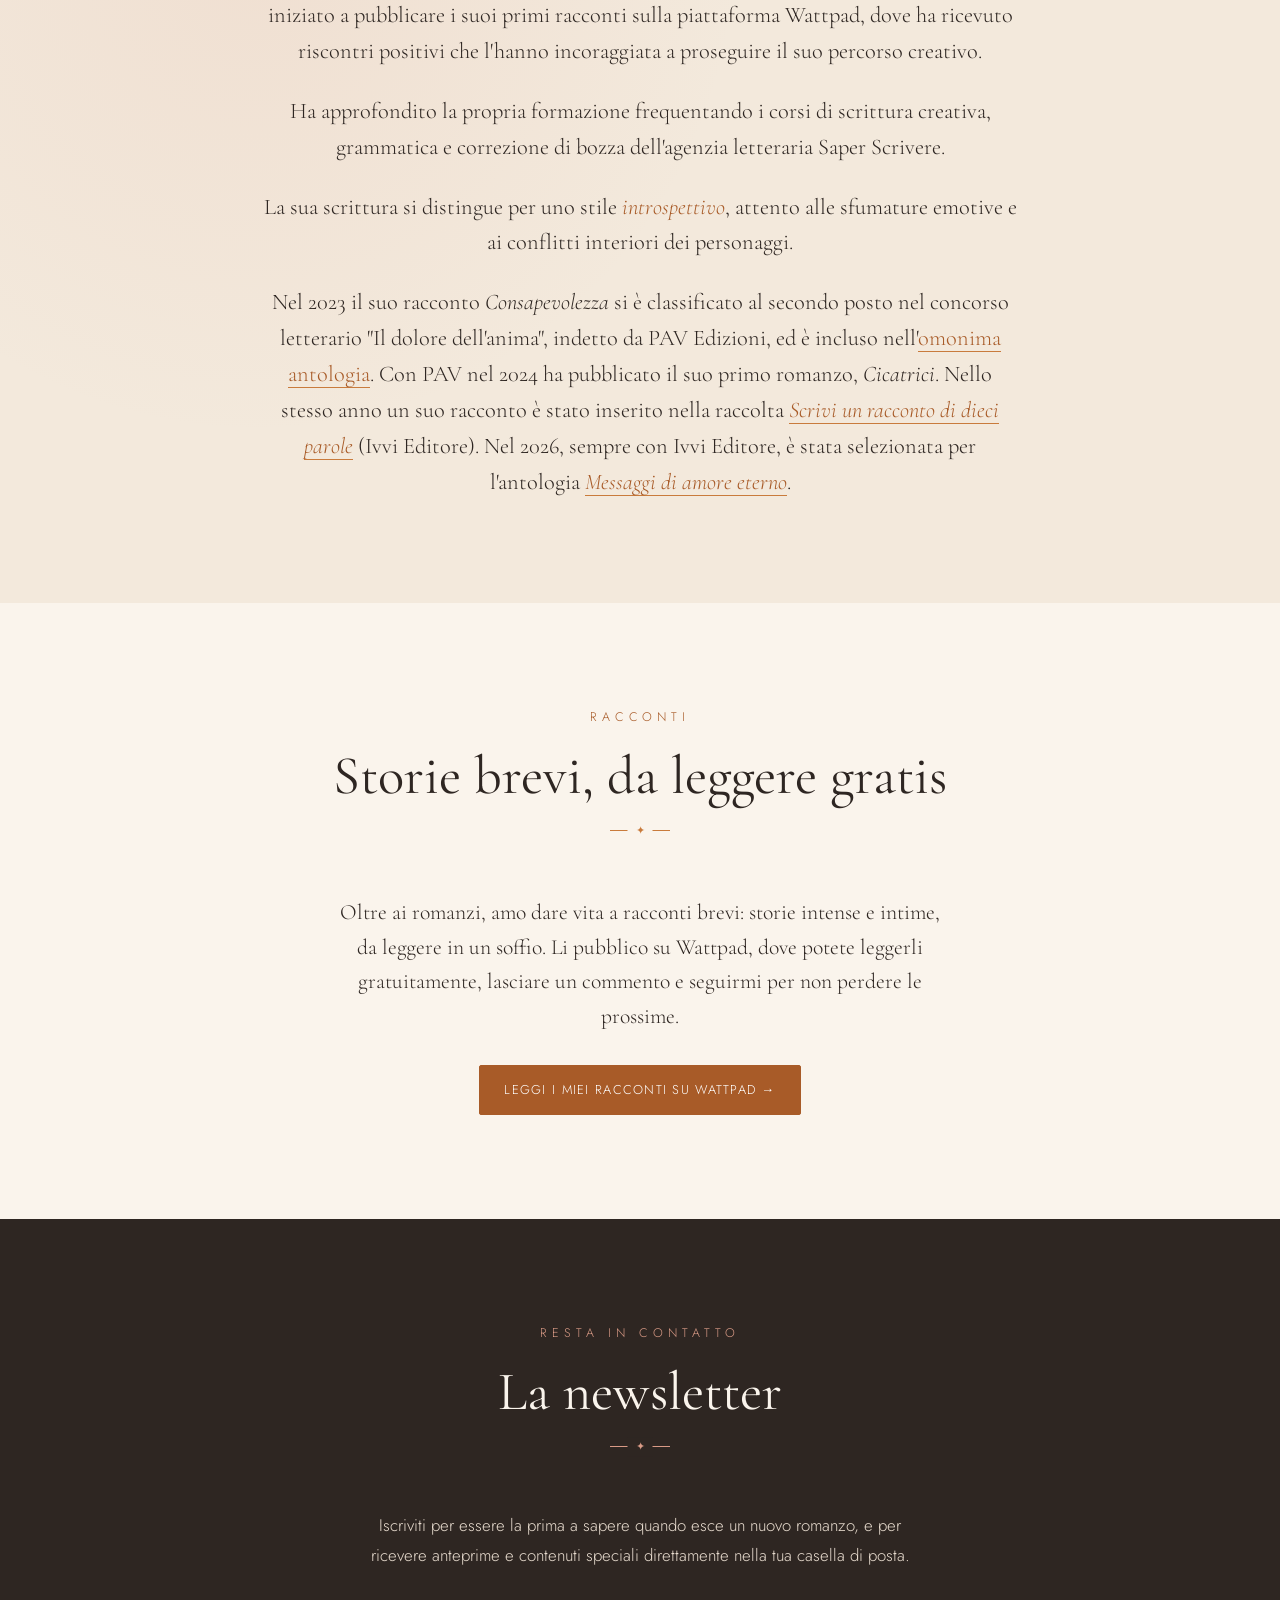
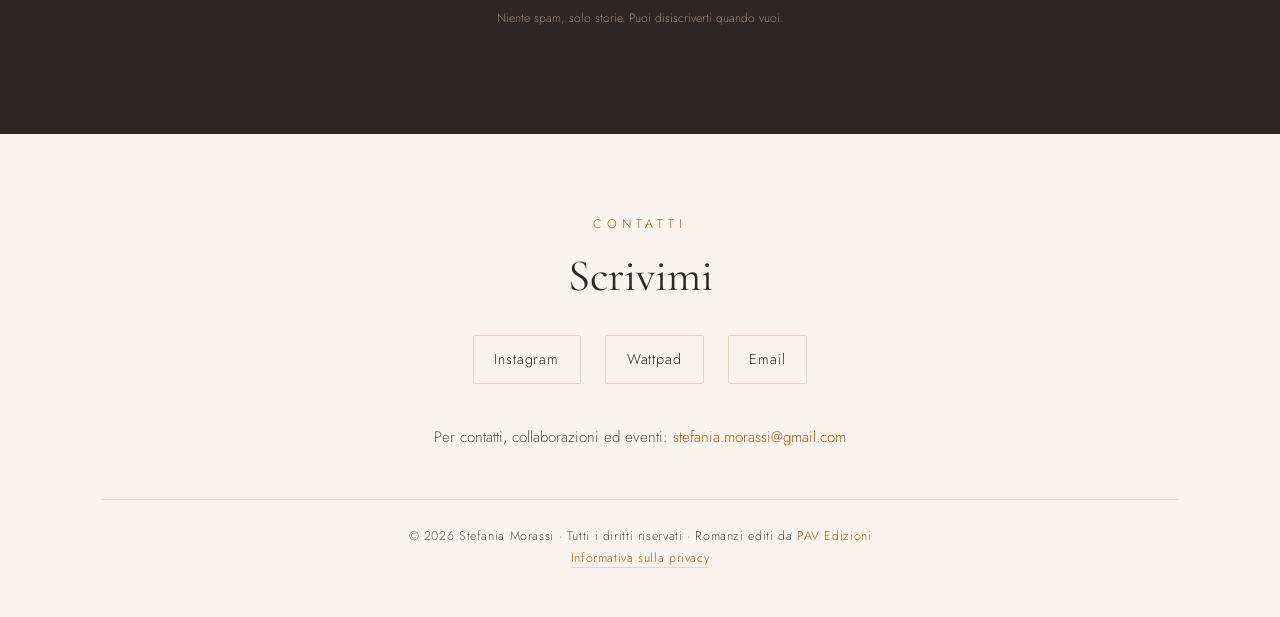
==== commit 65013cff: "Add files via upload" ====
--- a/index.html
+++ b/index.html
@@ -589,6 +589,7 @@
   <a href="#home" class="brand">Stefania Morassi</a>
   <div class="links">
     <a href="#libri">Libri</a>
+    <a href="#storie">Storie</a>
     <a href="#racconti">Racconti</a>
     <a href="#autrice">Autrice</a>
     <a href="#newsletter">Newsletter</a>
@@ -611,7 +612,7 @@
 <!-- LIBRI -->
 <section id="libri">
   <div class="section-head reveal">
-    <span class="label">I Romanzi</span>
+    <span class="label">I miei romanzi</span>
     <h2>Due storie, un'unica anima</h2>
     <div class="ornament"></div>
   </div>
@@ -659,6 +660,72 @@
   </article>
 </section>
 
+<!-- LE MIE STORIE (ispirate a Erkenci Kuş) -->
+<section id="storie">
+  <div class="section-head reveal">
+    <span class="label">Le mie storie</span>
+    <h2>Ispirate a Erkenci Kuş</h2>
+    <div class="ornament"></div>
+  </div>
+
+  <!-- Storia 1: Un Amore Dimenticato (Vol. 1) -->
+  <article class="book reveal">
+    <div class="book-cover">
+      <span class="book-badge">Serie · Vol. 1</span>
+      <img src="images/un-amore-dimenticato.jpg" alt="Copertina del romanzo Un Amore Dimenticato di Stefania Morassi">
+    </div>
+    <div class="book-info">
+      <div class="collana">Romance · Ispirato a Erkenci Kuş</div>
+      <h3>Un Amore Dimenticato</h3>
+      <p class="trama">Ispirato alla serie turca <em>Erkenci Kuş</em> (Day Dreamer), il romanzo racconta l'amore di Can e Sanem partendo da un momento preciso della fiction, ma facendo vivere ai due protagonisti vicende del tutto nuove.</p>
+      <p class="trama">Tra passione, ricordi e il coraggio di ricominciare, la loro storia prende strade inattese fino a un finale che nessuno si aspetta. Il primo capitolo di una storia d'amore che ha conquistato le lettrici di Wattpad.</p>
+      <div class="book-meta">Romanzo · eBook Kindle · 2021</div>
+      <div class="book-actions">
+        <a href="https://www.amazon.it/Amore-Dimenticato-Morassi-Stefania-ebook/dp/B08WDWTYHT/" target="_blank" rel="noopener" class="btn btn-primary">Ebook su Amazon</a>
+        <button class="btn btn-text" onclick="openModal('modal-uad')">Leggi un estratto &rarr;</button>
+      </div>
+    </div>
+  </article>
+
+  <!-- Storia 2: Vent'anni di noi (Vol. 2 - sequel) -->
+  <article class="book reverse reveal">
+    <div class="book-cover">
+      <span class="book-badge">Serie · Vol. 2</span>
+      <img src="images/ventanni-di-noi.jpg" alt="Copertina del romanzo Vent'anni di noi di Stefania Morassi">
+    </div>
+    <div class="book-info">
+      <div class="collana">Romance · Sequel di Un Amore Dimenticato</div>
+      <h3>Vent'anni di noi</h3>
+      <p class="trama">Il seguito di <em>Un Amore Dimenticato</em>. Com'è stato l'amore tra Can e Sanem? I vent'anni trascorsi insieme, la nascita dei figli, la loro quotidianità.</p>
+      <p class="trama">Fino a quel tragico incidente. E quello di Can è stato davvero un incidente? Un sequel che chiude il cerchio della loro storia, tra tenerezza e mistero.</p>
+      <div class="book-meta">Romanzo · eBook Kindle · Sequel di Un Amore Dimenticato</div>
+      <div class="book-actions">
+        <a href="https://www.amazon.it/Ventanni-noi-Sequel-Amore-Dimenticato-ebook/dp/B09MDNPLLG/" target="_blank" rel="noopener" class="btn btn-primary">Ebook su Amazon</a>
+        <button class="btn btn-text" onclick="openModal('modal-vdn')">Leggi un estratto &rarr;</button>
+      </div>
+    </div>
+  </article>
+
+  <!-- Storia 3: La magia dell'imperfezione (standalone) -->
+  <article class="book reveal">
+    <div class="book-cover">
+      <img src="images/la-magia-dellimperfezione.jpg" alt="Copertina del romanzo La magia dell'imperfezione di Stefania Morassi">
+    </div>
+    <div class="book-info">
+      <div class="collana">Romance · Rinascita</div>
+      <h3>La magia dell'imperfezione</h3>
+      <p class="trama">A Istanbul, tra i profumi naturali della Green Cosmetics, Sanem Aydın ha imparato a non aspettarsi più nulla dalla vita: un incidente le ha portato via la madre, la danza e il sogno dei grandi palcoscenici.</p>
+      <p class="trama">Poi arriva Can Divit, il consulente venuto da Londra per decidere le sorti dell'azienda. Due mondi che non dovrebbero incontrarsi e che invece, tra diffidenze e scintille, finiscono per riconoscersi proprio nelle rispettive imperfezioni.</p>
+      <p class="trama">Perché c'è una crepa in ogni cosa: è da lì che entra la luce. Una storia d'amore e di rinascita sulla bellezza nascosta che si rivela solo a chi sa guardare oltre la superficie.</p>
+      <div class="book-meta">Romanzo · eBook Kindle · Storia d'amore e di rinascita</div>
+      <div class="book-actions">
+        <a href="https://www.amazon.it/magia-dellimperfezione-Stefania-Morassi-ebook/dp/B09LSKT9LS/" target="_blank" rel="noopener" class="btn btn-primary">Ebook su Amazon</a>
+        <button class="btn btn-text" onclick="openModal('modal-mdi')">Leggi un estratto &rarr;</button>
+      </div>
+    </div>
+  </article>
+</section>
+
 <!-- AUTRICE -->
 <section id="autrice">
   <div class="section-head reveal">
@@ -786,6 +853,80 @@
       <a href="https://www.amazon.it/CICATRICI-PAV-edizioni-editore/dp/B0CS6XB6QN/" target="_blank" rel="noopener" class="btn btn-primary">Acquista il libro</a>
     </div>
   </div>
+
+<!-- MODALE: Un Amore Dimenticato -->
+<div class="modal" id="modal-uad">
+  <div class="modal-box">
+    <button class="modal-close" onclick="closeModal('modal-uad')">&times;</button>
+    <h3>Un Amore Dimenticato</h3>
+    <div class="modal-sub">Estratto</div>
+    <div class="estratto-body">
+<p class="estratto-nota">Sanem ha lottato per farsi ricordare da Can, che dopo un incidente ha perso la memoria del loro amore. Ma tutti i suoi tentativi sono stati inutili e ora ha deciso di andarsene da Istanbul.</p>
+
+<p><em>Arrivai in stazione mentre veniva annunciato l'arrivo del treno che mi avrebbe portato verso una nuova vita. Mi affrettai a fare il biglietto e poi mi diressi verso il binario indicato.</em></p>
+<p><em>Non era stato facile decidere di andarmene, ma gli ultimi avvenimenti mi avevano convinto che questa era la cosa migliore da fare: per me, per lui e per la mia famiglia che da più di un anno mi vedeva soffrire ogni giorno.</em></p>
+<p><em>Lui non ricordava. Ogni volta che lo guardavo negli occhi alla ricerca di un segno, vedevo solo il vuoto, un'ombra di tristezza e la silenziosa supplica di perdonarlo perché non riusciva a trovare dentro di sé nessuna traccia di me e di quello che eravamo stati l'uno per l'altra.</em></p>
+<p><em>Il mio cuore e la mia anima sarebbero sempre appartenute a Can, ma era giunto il momento di lasciarlo libero e di concedere a me stessa una seconda possibilità. Lui era un Albatros e avrebbe spiccato di nuovo il volo verso mete lontane; io ero una Fenice che, ancora una volta, sarebbe rinata dalle sue ceneri.</em></p>
+
+<p class="estratto-fine">L'estratto finisce qui. La storia continua tra le pagine di <em>Un Amore Dimenticato</em>.</p>
+    </div>
+    <div class="modal-actions">
+      <a href="https://www.amazon.it/Amore-Dimenticato-Morassi-Stefania-ebook/dp/B08WDWTYHT/" target="_blank" rel="noopener" class="btn btn-primary">Acquista l'ebook</a>
+    </div>
+  </div>
+</div>
+
+<!-- MODALE: Vent'anni di noi -->
+<div class="modal" id="modal-vdn">
+  <div class="modal-box">
+    <button class="modal-close" onclick="closeModal('modal-vdn')">&times;</button>
+    <h3>Vent'anni di noi</h3>
+    <div class="modal-sub">Estratto</div>
+    <div class="estratto-body">
+<p class="estratto-nota">Can riporta a casa Sanem dopo la nascita del loro primo figlio, Kerem.</p>
+
+<p><em>Non vedevo l'ora di riportare Sanem e il piccolo, che avevamo deciso di chiamare Kerem, a casa. Avevo la sensazione che per ogni minuto trascorso lontano mi perdessi qualcosa.</em></p>
+<p><em>Ero elettrizzato. Da lì a poco avremmo iniziato la nostra vita insieme come una vera famiglia!</em></p>
+<p><em>Durante il tragitto fino a casa nessuno dei due parlò. Bastavano gli sguardi che ci scambiavamo e che poi finivano col cadere su quel tenero fagotto che dormiva tranquillo.</em></p>
+<p><em>Quando li raggiunsi nella cameretta di Kerem, lui era avidamente attaccato al seno di Sanem, e mai quadro mi parve più perfetto di quello!</em></p>
+
+<p class="estratto-nota">Ma la nascita di un figlio porta con sé anche le sue ombre, e Sanem comincia a sentire il peso di un nuovo ruolo.</p>
+
+<p><em>Il mio ruolo di madre mi aveva assorbito completamente, facendomi dimenticare di essere anche una moglie e una compagna.</em></p>
+<p><em>Mi rendevo conto di trascurare Can, anche se lui non me lo faceva pesare, ma era più forte di me. In un certo senso ce l'avevo con lui: la nascita di Kerem era stata una grande gioia per entrambi, ma chi aveva dovuto adattarsi maggiormente ai cambiamenti ero stata io.</em></p>
+
+<p class="estratto-fine">L'estratto finisce qui. La storia continua tra le pagine di <em>Vent'anni di noi</em>.</p>
+    </div>
+    <div class="modal-actions">
+      <a href="https://www.amazon.it/Ventanni-noi-Sequel-Amore-Dimenticato-ebook/dp/B09MDNPLLG/" target="_blank" rel="noopener" class="btn btn-primary">Acquista l'ebook</a>
+    </div>
+  </div>
+</div>
+
+<!-- MODALE: La magia dell'imperfezione -->
+<div class="modal" id="modal-mdi">
+  <div class="modal-box">
+    <button class="modal-close" onclick="closeModal('modal-mdi')">&times;</button>
+    <h3>La magia dell'imperfezione</h3>
+    <div class="modal-sub">Estratto</div>
+    <div class="estratto-body">
+<p class="estratto-nota">Alla Green Cosmetics di Istanbul, azienda sull'orlo del fallimento, lavora Sanem Aydın. Assunta personalmente dal signor Yilmaz, il proprietario, Sanem non ha un compito specifico: si occupa di fare le fotocopie, di smistare la posta, di rispondere al telefono e di altre piccole incombenze quotidiane.</p>
+
+<p><em>Sanem considerava quel lavoro, che non amava ma di cui aveva un disperato bisogno, una manna dal cielo, perché pur essendo giovanissima aveva già sofferto tanto.</em></p>
+<p><em>All'età di diciotto anni aveva perso sua madre a causa di un male incurabile e, due anni dopo, un grave incidente stradale l'aveva lasciata zoppicante e le aveva tolto per sempre la possibilità di diventare una ballerina. Era stato proprio l'infrangersi di quel sogno che l'aveva spezzata.</em></p>
+<p><em>Ora, all'età di venticinque anni, si ritrovava già priva di sogni e aspettative, se non quella di arrivare il prima possibile al giorno successivo.</em></p>
+
+<p class="estratto-nota">Un giorno, durante una riunione, il signor Yilmaz annuncia l'arrivo di un consulente esterno che deciderà le sorti dell'azienda.</p>
+
+<p><em>«Ho dovuto prendere una decisione molto difficile per me, ma che spero riuscirà a salvarci. Da lunedì saremo raggiunti dal signor Can Divit, socio fondatore della Revision and Consulting Society. Il signor Divit si fermerà tutto il tempo necessario a completare le sue analisi, e io vi prego vivamente di collaborare con lui.»</em></p>
+
+<p class="estratto-fine">L'estratto finisce qui. La storia continua tra le pagine di <em>La magia dell'imperfezione</em>.</p>
+    </div>
+    <div class="modal-actions">
+      <a href="https://www.amazon.it/magia-dellimperfezione-Stefania-Morassi-ebook/dp/B09LSKT9LS/" target="_blank" rel="noopener" class="btn btn-primary">Acquista l'ebook</a>
+    </div>
+  </div>
+</div>
 </div>
 
 <script>
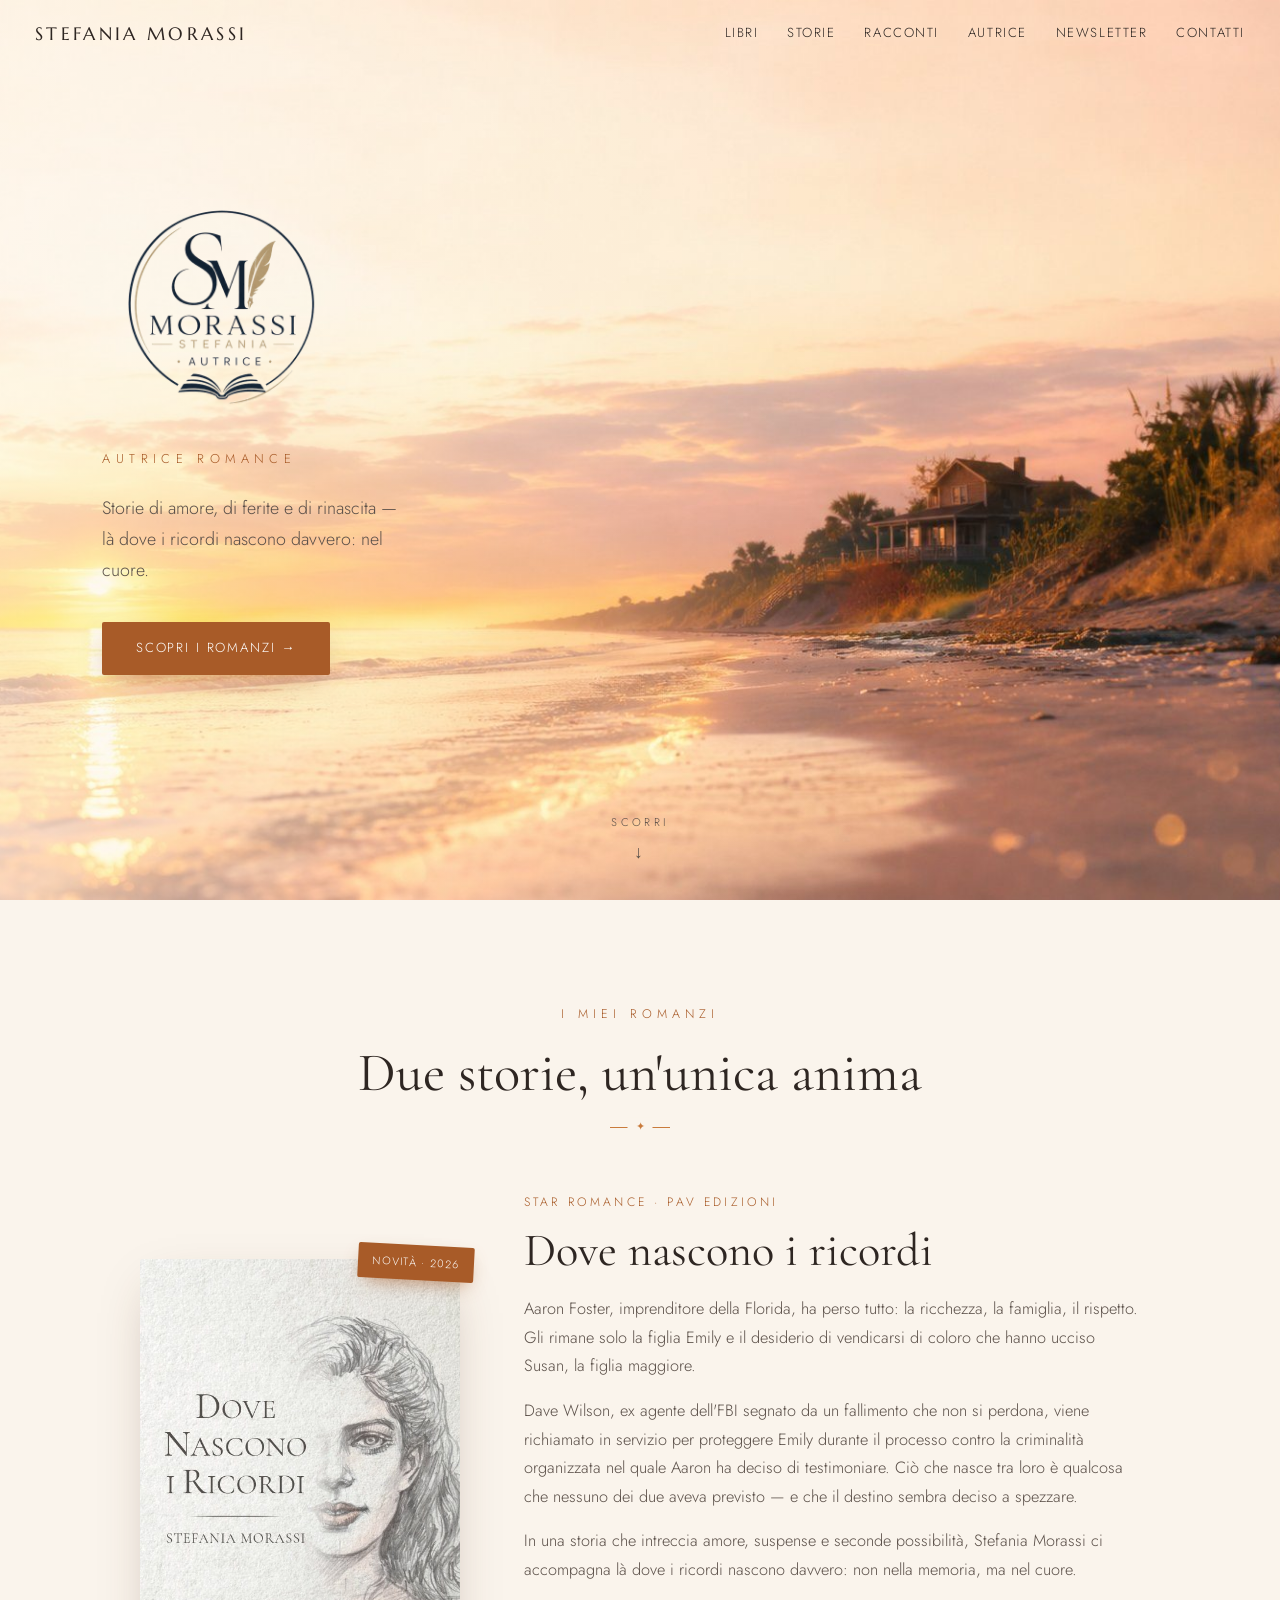
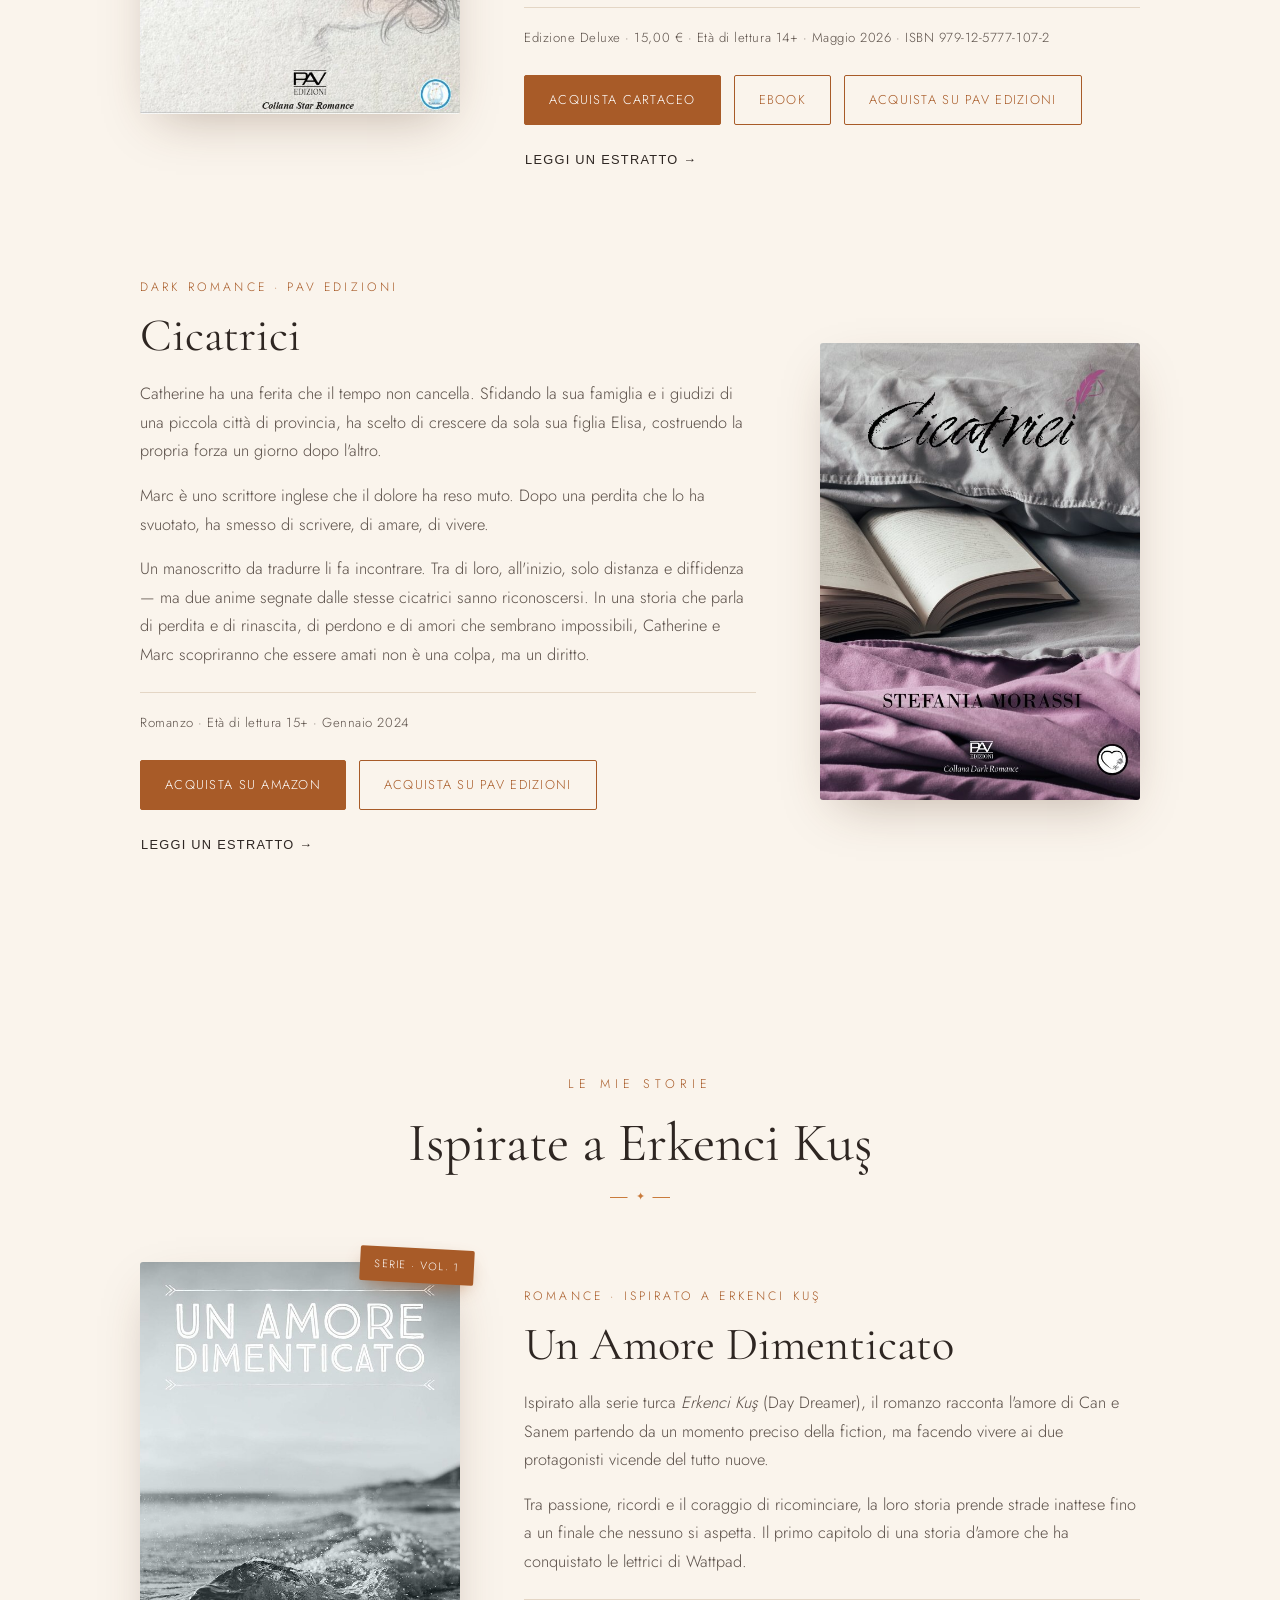
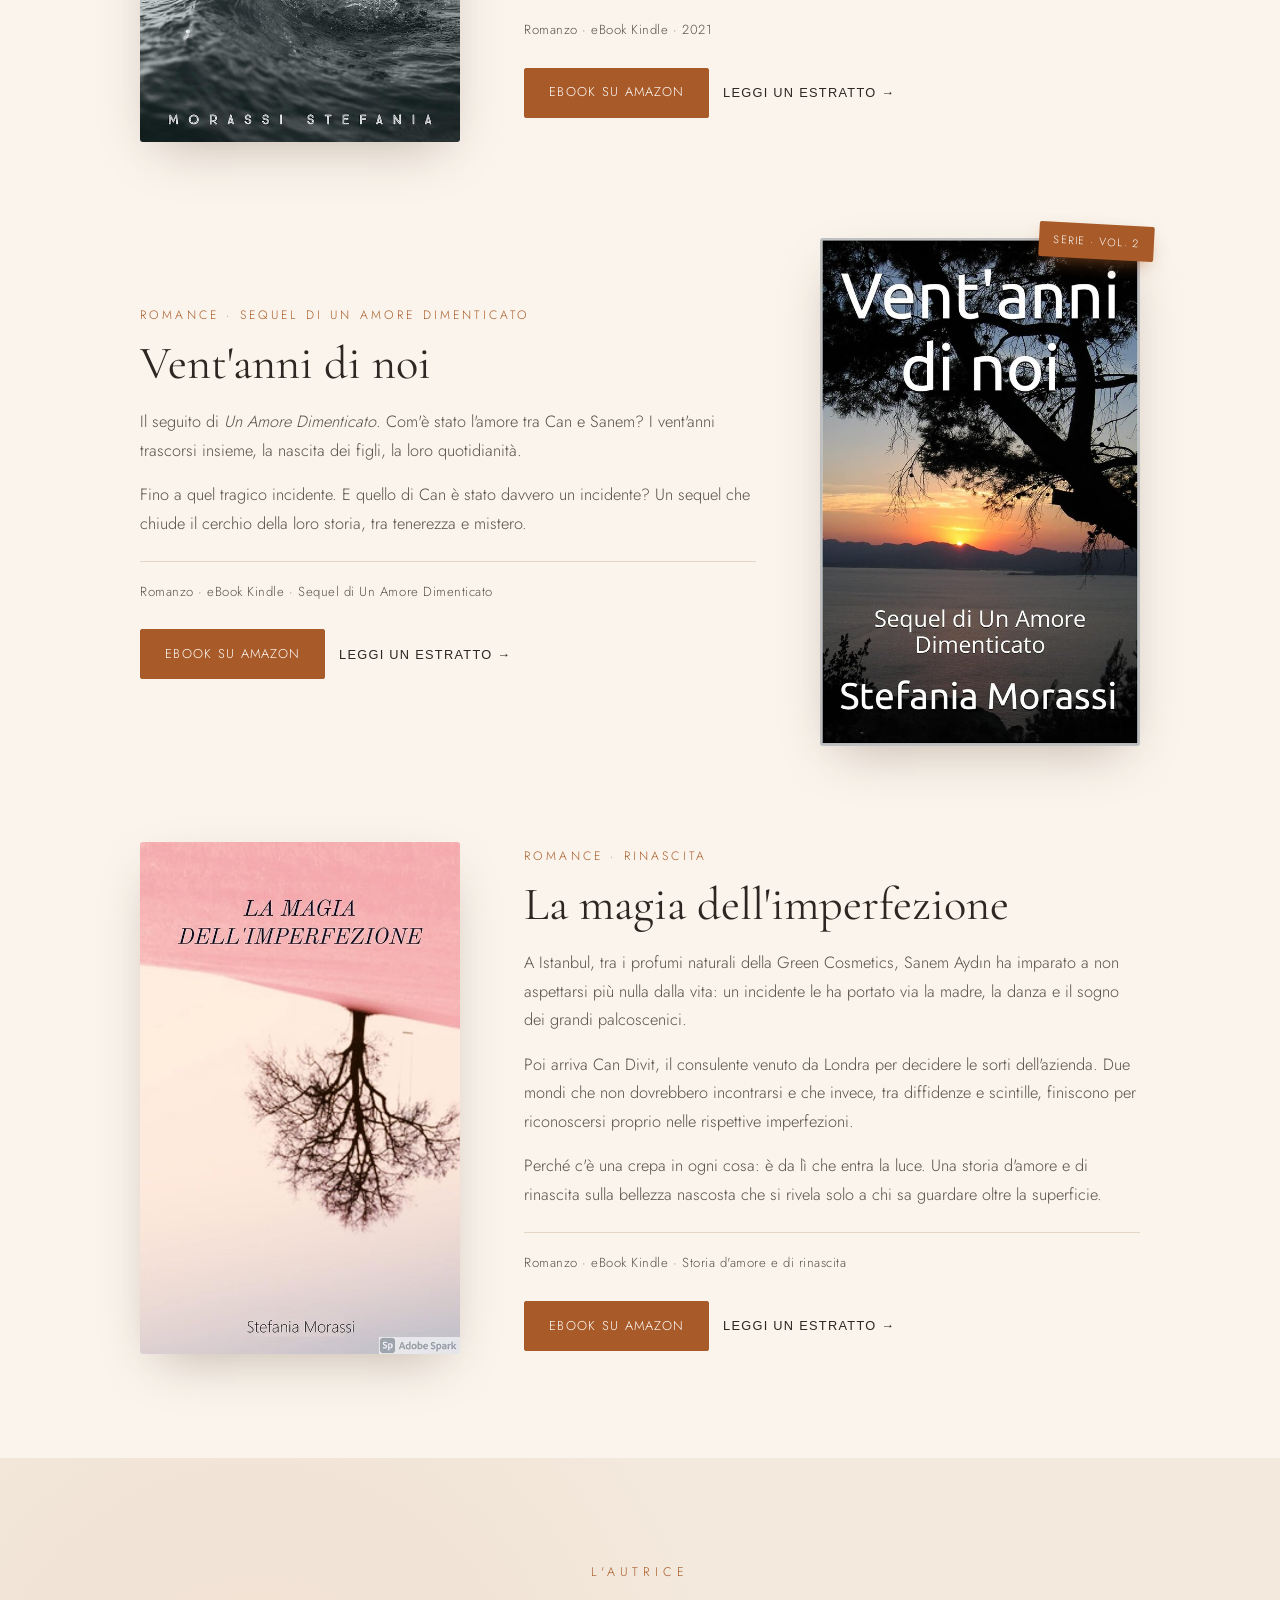
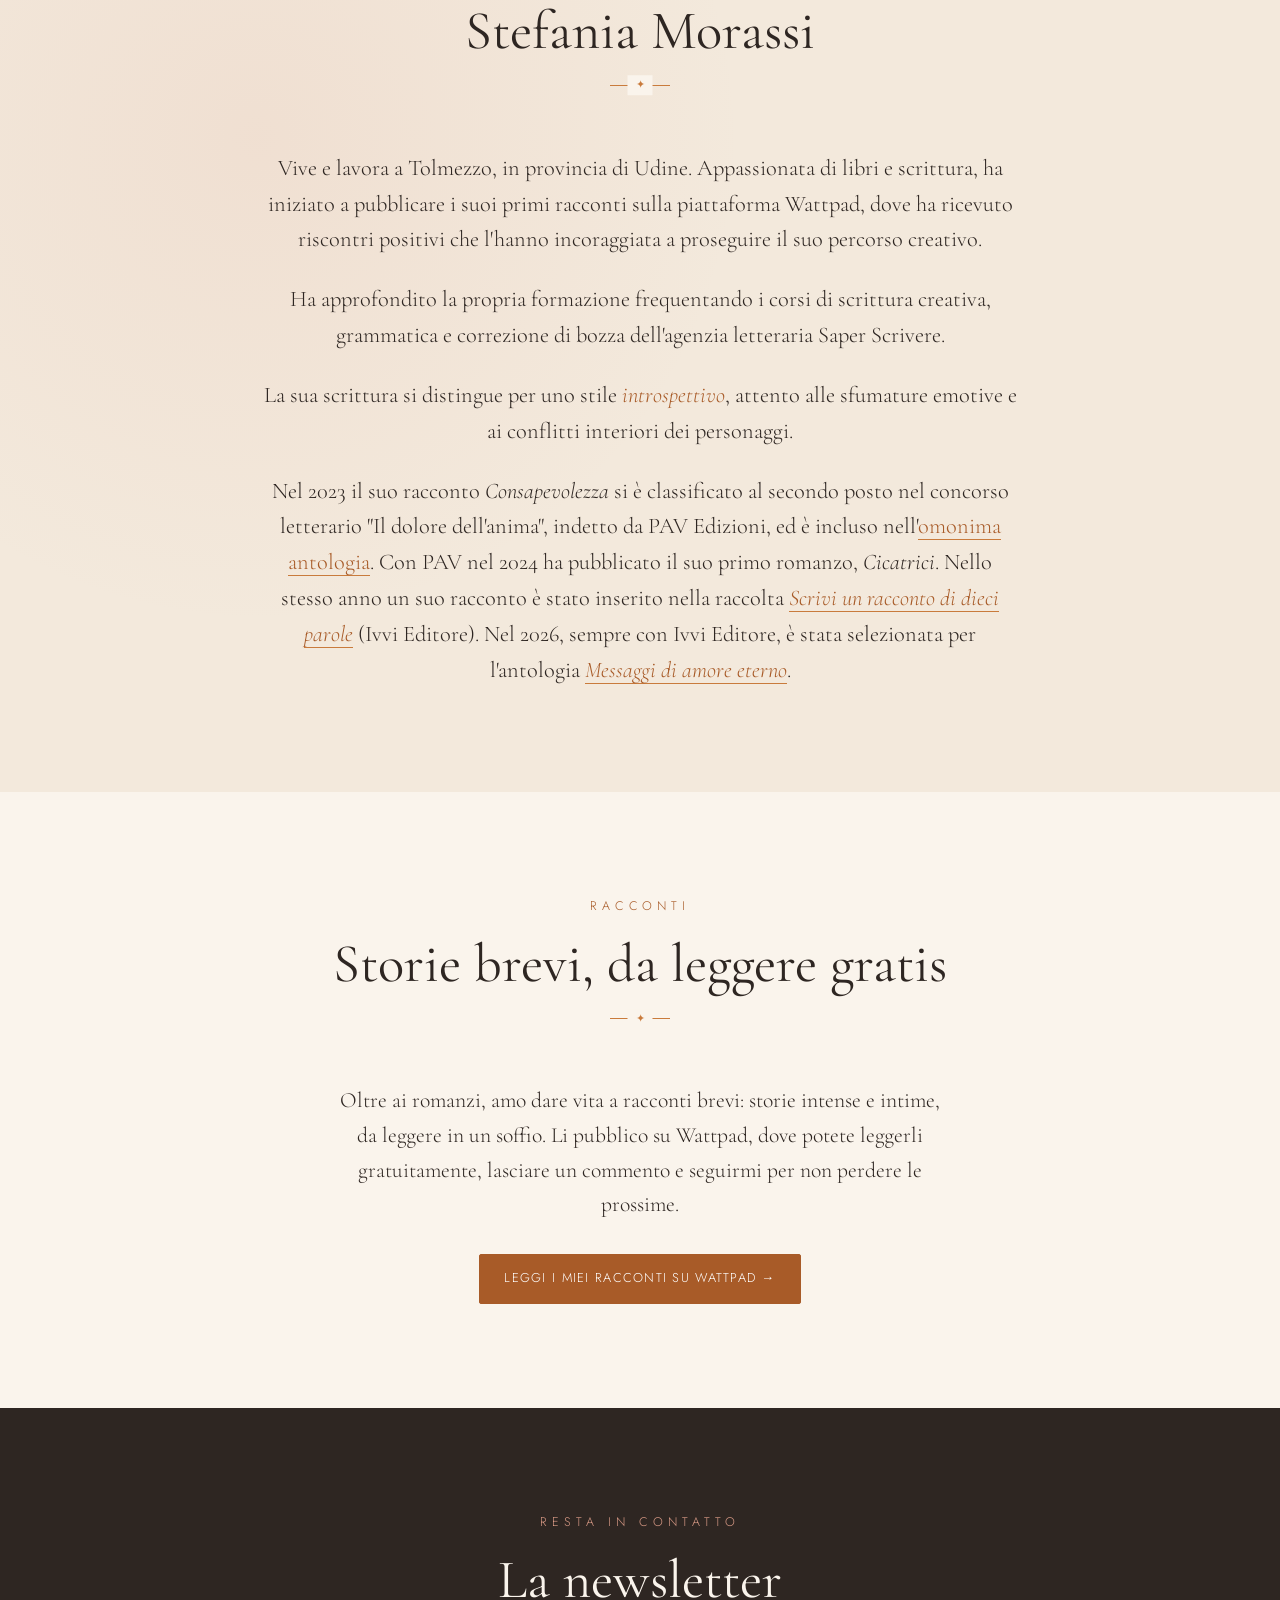
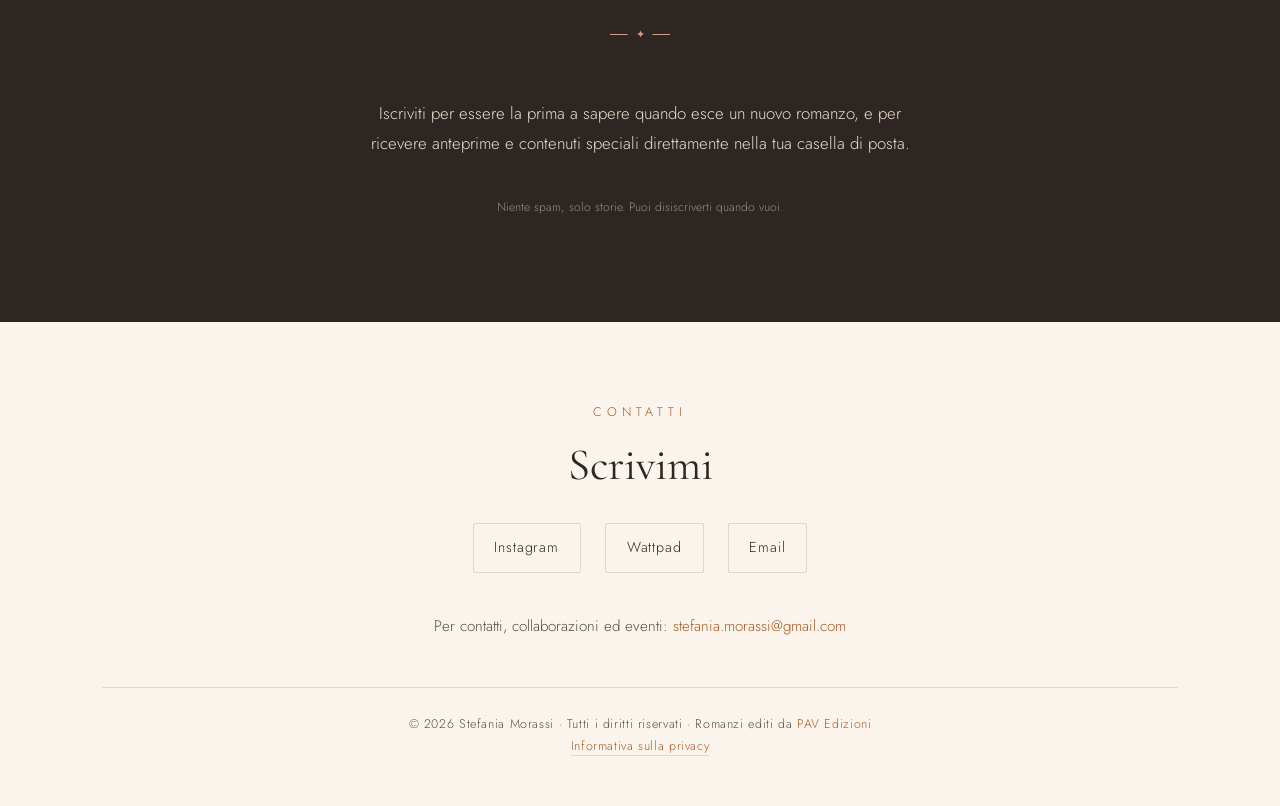
==== commit ad11d8c2: "Add files via upload" ====
--- a/index.html
+++ b/index.html
@@ -853,6 +853,7 @@
       <a href="https://www.amazon.it/CICATRICI-PAV-edizioni-editore/dp/B0CS6XB6QN/" target="_blank" rel="noopener" class="btn btn-primary">Acquista il libro</a>
     </div>
   </div>
+</div>
 
 <!-- MODALE: Un Amore Dimenticato -->
 <div class="modal" id="modal-uad">
@@ -926,7 +927,6 @@
       <a href="https://www.amazon.it/magia-dellimperfezione-Stefania-Morassi-ebook/dp/B09LSKT9LS/" target="_blank" rel="noopener" class="btn btn-primary">Acquista l'ebook</a>
     </div>
   </div>
-</div>
 </div>
 
 <script>
